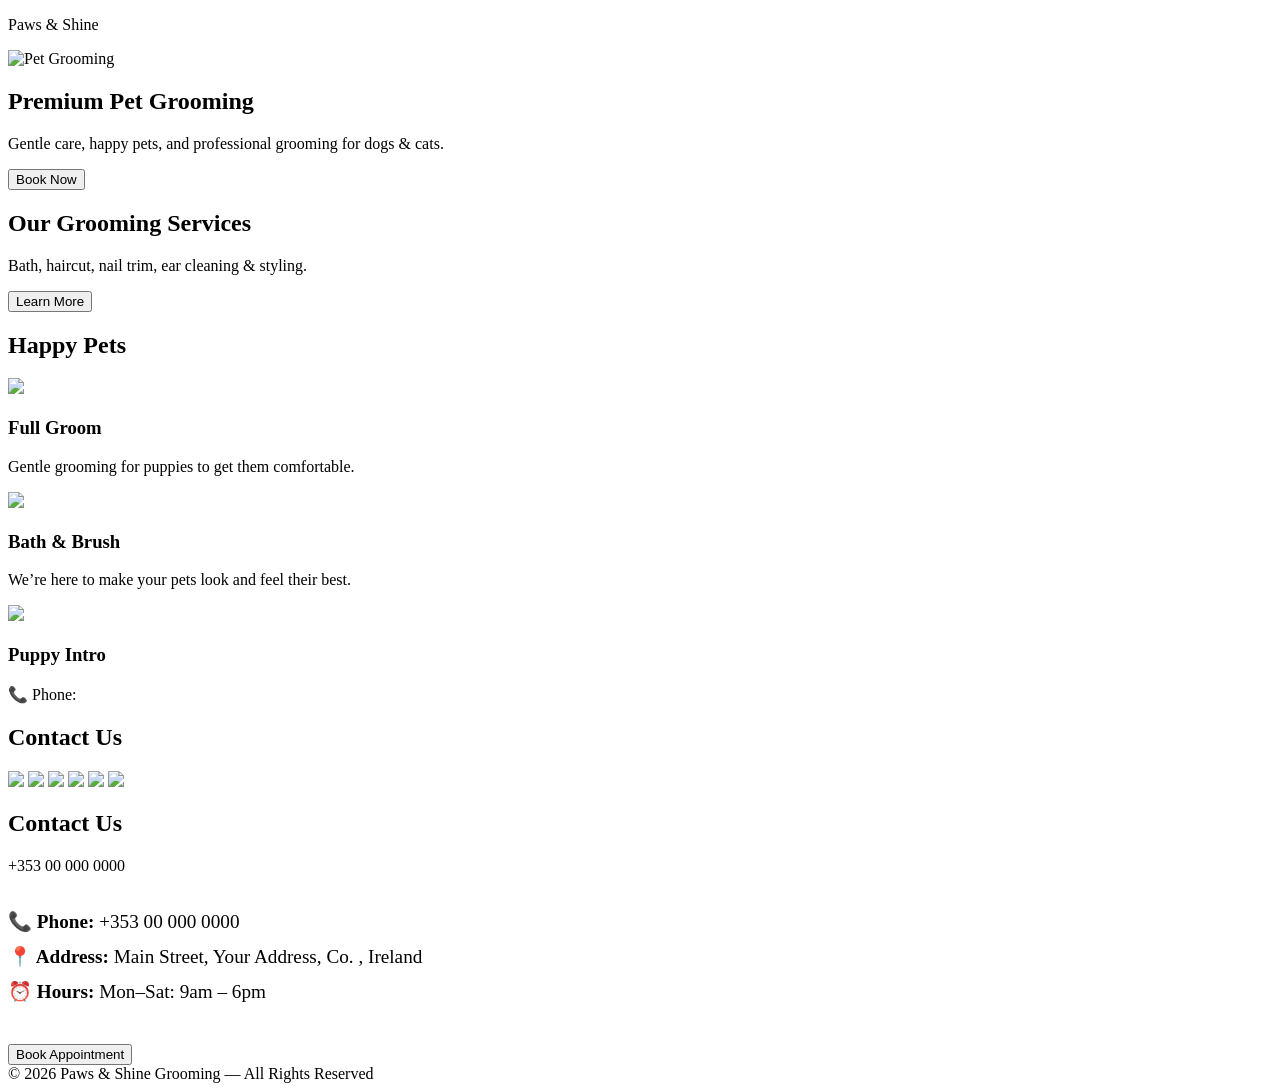
==== index.html @ b628efd9 "Update index.html" ====
<!DOCTYPE html>
<html lang="en"><head>
<meta charset="UTF-8">
<meta name="viewport" content="width=device-width, initial-scale=1.0">
<title>Paws &amp; Shine Grooming</title>

<link rel="stylesheet" href="style.1776695448989.css">

 



<script id="RequiredScript">
function toggleMenu() {
  const menu = document.querySelector('.mobile-menu');
  menu.style.display = menu.style.display === 'flex' ? 'none' : 'flex';
}
</script>

<link rel="stylesheet" href="chrome-extension://3c33dbd8-cbcf-4bb2-86dc-d7e420423bbf/app/content-style.css"></head>
<body id="Sav">

<!-- NAV -->
<nav>
  <p class="logo" style="cursor: text;">Paws &amp; Shine</p>
  <ul class="" style="display: block;list-style: none;right: 20px;position: fixed;">
    <li id="store-link" style="display: block; visibility: hidden;">
      <a href="storeFront.html">Store</a>
    </li>
  </ul>
</nav>


<!-- HERO -->
<section class="hero">
  <img src="images/img_0.1776695448989.jpg" alt="Pet Grooming" style="cursor: pointer;">
  <div class="hero-content">
    <h1 class="" style="cursor: text;">Premium Pet Grooming</h1>
    <p class="" style="cursor: text;">Gentle care, happy pets, and professional grooming for dogs &amp; cats.</p>
    <button>Book Now</button>
  </div>
</section>

<!-- ABOUT -->
<section id="about">
  <div class="about-container">
    <h2 class="about-title" style="cursor: text;">Our Grooming Services</h2>

    <!-- ⭐ Premium About Text Inserted -->
    <p class="about-text" style="cursor: text;">Bath, haircut, nail trim, ear cleaning &amp; styling.</p>

    <button id="about-btn">Learn More</button>

    <p id="extra-text" style="display: none; opacity: 0; transition: opacity 0.5s; cursor: text;" class="">Deep clean bath, blow dry &amp; full brushing.</p>
  </div>
</section>

<!-- SERVICES -->
<section id="services" class="services">
  <h2 class="" style="cursor: text;">Happy Pets</h2>
  <div class="services-grid">
    <div class="service-card">
      <img src="images/img_1.1776695448989.jpg" style="cursor: pointer;">
      <h3 class="" style="cursor: text;">Full Groom</h3>
      <p class="" style="cursor: text;">Gentle grooming for puppies to get them comfortable.</p>
    </div>
    <div class="service-card">
      <img src="images/img_2.1776695448989.jpg" style="cursor: pointer;">
      <h3 class="" style="cursor: text;">Bath &amp; Brush</h3>
      <p class="" style="cursor: text;">We’re here to make your pets look and feel their best.</p>
    </div>
    <div class="service-card">
      <img src="images/img_3.1776695448989.jpg" style="cursor: pointer;">
      <h3 class="" style="cursor: text;">Puppy Intro</h3>
      <p class="" style="cursor: text;">📞 Phone:</p>
    </div>
  </div>
</section>

<!-- GALLERY -->
<section id="gallery" class="gallery">
  <h2 class="" style="cursor: text;">Contact Us</h2>
  <div class="gallery-grid">
    <img src="images/img_4.1776695448989.jpg" style="cursor: pointer;">
    <img src="images/img_5.1776695448989.jpg" style="cursor: pointer;">
    <img src="images/img_6.1776695448989.jpg" style="cursor: pointer;">
    <img src="images/img_7.1776695448989.jpg" style="cursor: pointer;">
    <img src="images/img_8.1776695448989.jpg" style="cursor: pointer;">
    <img src="images/img_9.1776695448989.jpg" style="cursor: pointer;">
  </div>
</section>

<!-- CONTACT CTA -->
<section id="contact" class="contact-cta">
  <h2 class="" style="cursor: text;">Contact Us</h2>
  <p class="" style="cursor: text;">+353 00 000 0000</p>

  <div style="margin-top: 30px; font-size: 1.2rem; line-height: 1.8;">
    <strong>📞 Phone:</strong> +353 00 000 0000<br>
    <strong>📍 Address:</strong> Main Street, Your Address, Co. , Ireland<br>
    <strong>⏰ Hours:</strong> Mon–Sat: 9am – 6pm
  </div>

  <button style="margin-top: 35px;">Book Appointment</button>
</section>

<!-- FOOTER -->
<footer>
  © 2026 Paws &amp; Shine Grooming — All Rights Reserved
</footer>
  

  
  <!-- Floating editor panel -->


  <!-- Stripe Payment Modal (hidden by default) -->
  <div id="stripePaymentModal" style="display:none;position:fixed;inset:0;background:rgba(0,0,0,0.5);z-index:10000;align-items:center;justify-content:center;">
    <div style="width:420px;max-width:95%;background:#fff;border-radius:8px;padding:20px;position:relative;">
      <button id="stripeClose" style="position:absolute;right:10px;top:10px;border:none;background:transparent;font-size:20px;cursor:pointer;">✕</button>
      <h3 style="margin-top: 0px; cursor: text;" class="">Confirm payment to publish</h3>
      <div id="paymentMessage" style="margin-bottom:8px;color:#333;font-size:14px;">A monthly subscription is required to publish.</div>

      <!-- Stripe Elements mount point -->
      <div id="payment-element" style="margin-bottom:12px;"></div>

      <div style="display:flex;gap:8px;margin-bottom: 4vh;">
        <button id="confirmPaymentBtn" style="flex:1;padding:10px;background:#6772e5;color:#fff;border:none;border-radius:6px;cursor:pointer;">Confirm</button>
        <button id="cancelPaymentBtn" style="flex:1;padding:10px;background:#eee;border:none;border-radius:6px;cursor:pointer;">Cancel</button>
      </div>

      <div id="paymentError" style="color:#b00020;margin-top:10px;display:none;"></div>
    </div>
  </div>

  <script id="RequiredScript">
document.getElementById("about-btn").onclick = function () {
  const extra = document.getElementById("extra-text");
  if (extra.style.display === "none") {
    extra.style.display = "block";
    setTimeout(() => extra.style.opacity = "1", 10);
    this.textContent = "Show Less";
  } else {
    extra.style.opacity = "0";
    setTimeout(() => extra.style.display = "none", 500);
    this.textContent = "Learn More";
  }
};

fetch('storeFront.html', { method: 'HEAD' })
  .then(response => {
    if (response.ok) {
      // File exists
      document.getElementById('store-link').style.visibility = 'visible';
    } else {
      // File does NOT exist
      document.getElementById('store-link').style.visibility = 'hidden';
    }
  })
  .catch(() => {
    // Network error or file missing
    document.getElementById('store-link').style.visibility = 'hidden';
  });

</script>

 
    


</body></html>
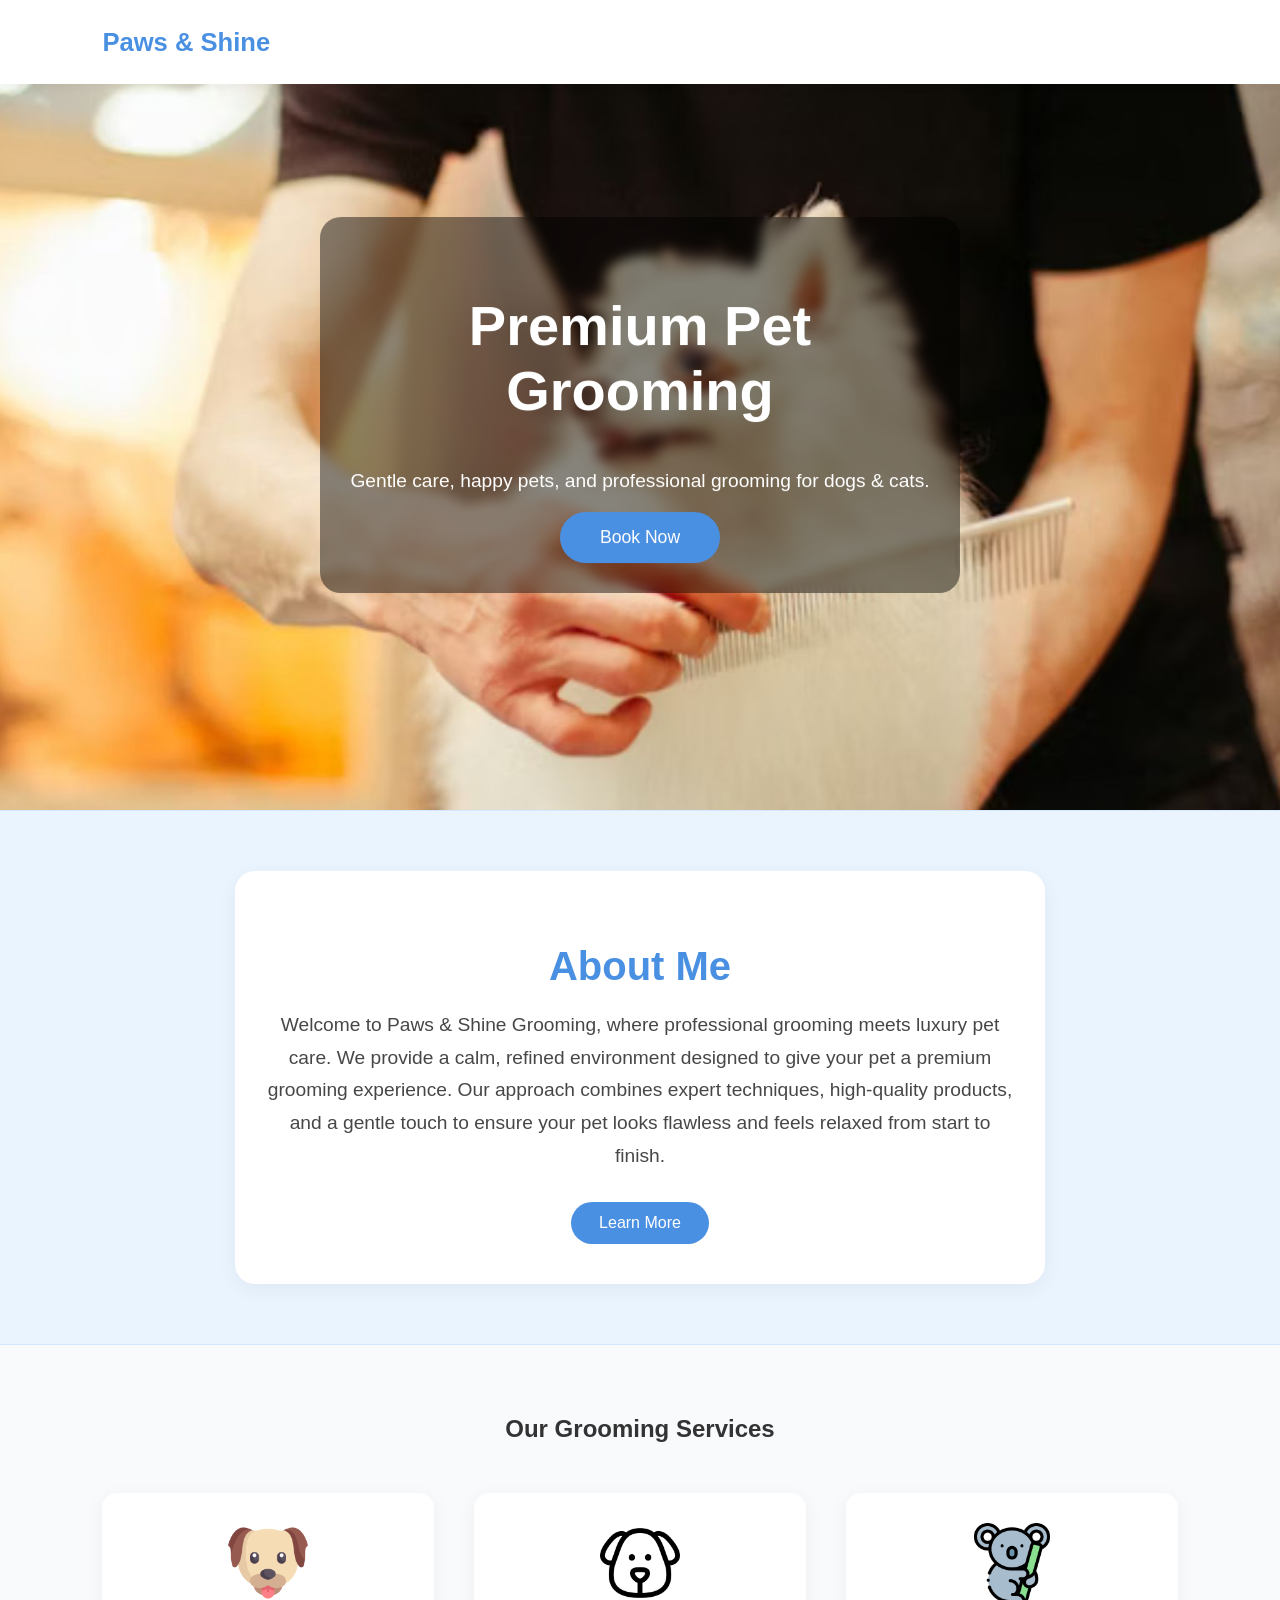
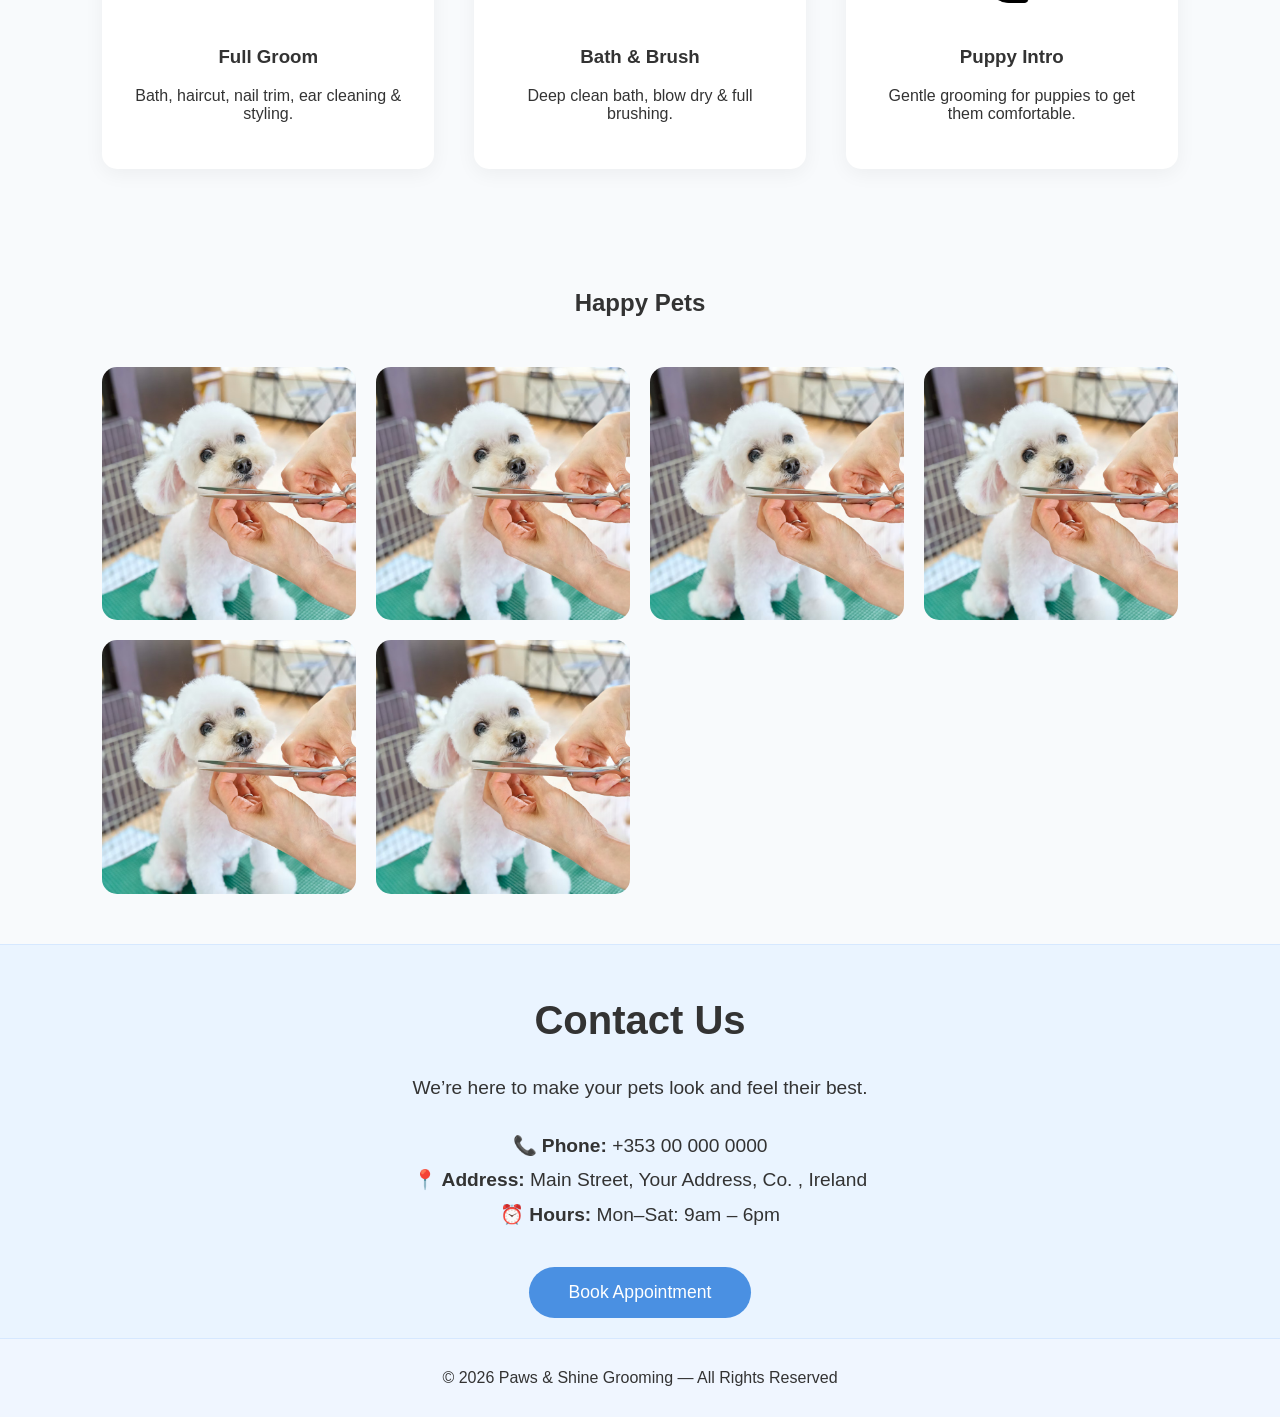
==== commit 9d966641: "Update branch contents" ====
--- a/index.html
+++ b/index.html
@@ -4,7 +4,7 @@
 <meta name="viewport" content="width=device-width, initial-scale=1.0">
 <title>Paws &amp; Shine Grooming</title>
 
-<link rel="stylesheet" href="style.1776695448989.css">
+<link rel="stylesheet" href="style.1776700227362.css">
 
  
 
@@ -17,7 +17,7 @@
 }
 </script>
 
-<link rel="stylesheet" href="chrome-extension://3c33dbd8-cbcf-4bb2-86dc-d7e420423bbf/app/content-style.css"></head>
+</head>
 <body id="Sav">
 
 <!-- NAV -->
@@ -33,7 +33,7 @@
 
 <!-- HERO -->
 <section class="hero">
-  <img src="images/img_0.1776695448989.jpg" alt="Pet Grooming" style="cursor: pointer;">
+  <img src="images/img_0.1776700227362.jpg" alt="Pet Grooming" style="cursor: pointer;">
   <div class="hero-content">
     <h1 class="" style="cursor: text;">Premium Pet Grooming</h1>
     <p class="" style="cursor: text;">Gentle care, happy pets, and professional grooming for dogs &amp; cats.</p>
@@ -44,59 +44,69 @@
 <!-- ABOUT -->
 <section id="about">
   <div class="about-container">
-    <h2 class="about-title" style="cursor: text;">Our Grooming Services</h2>
+    <h2 class="about-title" style="cursor: text;">About Me</h2>
 
     <!-- ⭐ Premium About Text Inserted -->
-    <p class="about-text" style="cursor: text;">Bath, haircut, nail trim, ear cleaning &amp; styling.</p>
+    <p class="about-text" style="cursor: text;">
+      Welcome to Paws &amp; Shine Grooming, where professional grooming meets luxury pet care.  
+      We provide a calm, refined environment designed to give your pet a premium grooming experience.  
+      Our approach combines expert techniques, high‑quality products, and a gentle touch to ensure  
+      your pet looks flawless and feels relaxed from start to finish.
+    </p>
 
     <button id="about-btn">Learn More</button>
 
-    <p id="extra-text" style="display: none; opacity: 0; transition: opacity 0.5s; cursor: text;" class="">Deep clean bath, blow dry &amp; full brushing.</p>
+    <p id="extra-text" style="display: none; opacity: 0; transition: opacity 0.5s; cursor: text;" class="">
+      From breed‑specific styling to tailored coat and skin care, every service is crafted with  
+      precision, comfort, and exceptional attention to detail. We take the time to understand  
+      each pet’s needs, temperament, and routine so every appointment feels safe, soothing,  
+      and enjoyable. Because your pet deserves nothing less than the very best.
+    </p>
   </div>
 </section>
 
 <!-- SERVICES -->
 <section id="services" class="services">
-  <h2 class="" style="cursor: text;">Happy Pets</h2>
+  <h2 class="" style="cursor: text;">Our Grooming Services</h2>
   <div class="services-grid">
     <div class="service-card">
-      <img src="images/img_1.1776695448989.jpg" style="cursor: pointer;">
+      <img src="images/img_1.1776700227362.jpg" style="cursor: pointer;">
       <h3 class="" style="cursor: text;">Full Groom</h3>
-      <p class="" style="cursor: text;">Gentle grooming for puppies to get them comfortable.</p>
+      <p class="" style="cursor: text;">Bath, haircut, nail trim, ear cleaning &amp; styling.</p>
     </div>
     <div class="service-card">
-      <img src="images/img_2.1776695448989.jpg" style="cursor: pointer;">
+      <img src="images/img_2.1776700227362.jpg" style="cursor: pointer;">
       <h3 class="" style="cursor: text;">Bath &amp; Brush</h3>
-      <p class="" style="cursor: text;">We’re here to make your pets look and feel their best.</p>
+      <p class="" style="cursor: text;">Deep clean bath, blow dry &amp; full brushing.</p>
     </div>
     <div class="service-card">
-      <img src="images/img_3.1776695448989.jpg" style="cursor: pointer;">
+      <img src="images/img_3.1776700227362.jpg" style="cursor: pointer;">
       <h3 class="" style="cursor: text;">Puppy Intro</h3>
-      <p class="" style="cursor: text;">📞 Phone:</p>
+      <p class="" style="cursor: text;">Gentle grooming for puppies to get them comfortable.</p>
     </div>
   </div>
 </section>
 
 <!-- GALLERY -->
 <section id="gallery" class="gallery">
-  <h2 class="" style="cursor: text;">Contact Us</h2>
+  <h2 class="" style="cursor: text;">Happy Pets</h2>
   <div class="gallery-grid">
-    <img src="images/img_4.1776695448989.jpg" style="cursor: pointer;">
-    <img src="images/img_5.1776695448989.jpg" style="cursor: pointer;">
-    <img src="images/img_6.1776695448989.jpg" style="cursor: pointer;">
-    <img src="images/img_7.1776695448989.jpg" style="cursor: pointer;">
-    <img src="images/img_8.1776695448989.jpg" style="cursor: pointer;">
-    <img src="images/img_9.1776695448989.jpg" style="cursor: pointer;">
+    <img src="images/img_4.1776700227362.jpg" style="cursor: pointer;">
+    <img src="images/img_5.1776700227362.jpg" style="cursor: pointer;">
+    <img src="images/img_6.1776700227362.jpg" style="cursor: pointer;">
+    <img src="images/img_7.1776700227362.jpg" style="cursor: pointer;">
+    <img src="images/img_8.1776700227362.jpg" style="cursor: pointer;">
+    <img src="images/img_9.1776700227362.jpg" style="cursor: pointer;">
   </div>
 </section>
 
 <!-- CONTACT CTA -->
 <section id="contact" class="contact-cta">
   <h2 class="" style="cursor: text;">Contact Us</h2>
-  <p class="" style="cursor: text;">+353 00 000 0000</p>
+  <p class="" style="cursor: text;">We’re here to make your pets look and feel their best.</p>
 
   <div style="margin-top: 30px; font-size: 1.2rem; line-height: 1.8;">
-    <strong>📞 Phone:</strong> +353 00 000 0000<br>
+    <strong>📞 Phone:</strong> <a href="tel:+353 00 000 0000">+353 00 000 0000</a><br>
     <strong>📍 Address:</strong> Main Street, Your Address, Co. , Ireland<br>
     <strong>⏰ Hours:</strong> Mon–Sat: 9am – 6pm
   </div>
@@ -115,25 +125,9 @@
 
 
   <!-- Stripe Payment Modal (hidden by default) -->
-  <div id="stripePaymentModal" style="display:none;position:fixed;inset:0;background:rgba(0,0,0,0.5);z-index:10000;align-items:center;justify-content:center;">
-    <div style="width:420px;max-width:95%;background:#fff;border-radius:8px;padding:20px;position:relative;">
-      <button id="stripeClose" style="position:absolute;right:10px;top:10px;border:none;background:transparent;font-size:20px;cursor:pointer;">✕</button>
-      <h3 style="margin-top: 0px; cursor: text;" class="">Confirm payment to publish</h3>
-      <div id="paymentMessage" style="margin-bottom:8px;color:#333;font-size:14px;">A monthly subscription is required to publish.</div>
-
-      <!-- Stripe Elements mount point -->
-      <div id="payment-element" style="margin-bottom:12px;"></div>
-
-      <div style="display:flex;gap:8px;margin-bottom: 4vh;">
-        <button id="confirmPaymentBtn" style="flex:1;padding:10px;background:#6772e5;color:#fff;border:none;border-radius:6px;cursor:pointer;">Confirm</button>
-        <button id="cancelPaymentBtn" style="flex:1;padding:10px;background:#eee;border:none;border-radius:6px;cursor:pointer;">Cancel</button>
-      </div>
-
-      <div id="paymentError" style="color:#b00020;margin-top:10px;display:none;"></div>
-    </div>
-  </div>
-
-  <script id="RequiredScript">
+  
+ 
+ <script id="RequiredScript">
 document.getElementById("about-btn").onclick = function () {
   const extra = document.getElementById("extra-text");
   if (extra.style.display === "none") {
@@ -161,11 +155,13 @@
     // Network error or file missing
     document.getElementById('store-link').style.visibility = 'hidden';
   });
-
 </script>
 
  
-    
+  
+
+  <!-- Blocker-proof Stripe module (loads from jsDelivr CDN) -->
+  
 
 
-</body></html>
+<iframe name="__privateStripeController5261" frameborder="0" allowtransparency="true" scrolling="no" role="presentation" allow="payment *" src="https://js.stripe.com/v3/controller-with-preconnect-d0188a1a6d03fe54350752ff16de22cf.html#__shared_params__[version]=dahlia&amp;__shared_params__[light_experiment_assignments]=%7B%22token%22%3A%22fae0e558-d3c9-407a-829e-c79fd968d8cb%22%2C%22assignments%22%3A%7B%22link_ewcs_prewarm_experiment_v2%22%3A%22treatment%22%2C%22react_version_17_v2%22%3A%22treatment%22%7D%7D&amp;apiKey=pk_test_51SmbYSRqySo1SbUl9zUatOFdeP2eN1jYSDT4gNWFjzDaPLMF4QaeXONAJ9Ii2QVz7Bugnhp11UFCCFyg625JGGGu00uMAvRXJq&amp;apiVersion=2026-03-25.dahlia&amp;stripeJsId=fae0e558-d3c9-407a-829e-c79fd968d8cb&amp;stripeObjId=sobj-b91c534d-a94c-4d15-afbf-6cdfc72e3a26&amp;firstStripeInstanceCreatedLatency=9&amp;controllerCount=1&amp;isCheckout=false&amp;stripeJsLoadTime=1776700216376&amp;manualBrowserDeprecationRollout=false&amp;mids[guid]=NA&amp;mids[muid]=8971c4ba-ef94-4f54-8648-59a0518c9b85da0ac5&amp;mids[sid]=3eba439a-0bbf-4112-906c-b2691cc0d1268dd51b&amp;react_version_variant=treatment&amp;referrer=https%3A%2F%2Fwww.ideago.ie%2FDogGroomer%2FDogGroomer.html&amp;controllerId=__privateStripeController5261" aria-hidden="true" tabindex="-1" style="border: medium !important; margin: 0px !important; padding: 0px !important; width: 1px !important; min-width: 100% !important; overflow: hidden !important; display: block !important; visibility: hidden !important; position: fixed !important; height: 1px !important; pointer-events: none !important;"></iframe><iframe name="__privateStripeMetricsController5260" frameborder="0" allowtransparency="true" scrolling="no" role="presentation" allow="payment *" src="https://js.stripe.com/v3/m-outer-3437aaddcdf6922d623e172c2d6f9278.html#url=https%3A%2F%2Fwww.ideago.ie%2FDogGroomer%2FDogGroomer.html&amp;title=Paws%20%26%20Shine%20Grooming&amp;referrer=https%3A%2F%2Fwww.ideago.ie%2FTemplates&amp;muid=8971c4ba-ef94-4f54-8648-59a0518c9b85da0ac5&amp;sid=3eba439a-0bbf-4112-906c-b2691cc0d1268dd51b&amp;version=6&amp;preview=false&amp;__shared_params__[version]=dahlia" aria-hidden="true" tabindex="-1" style="border: medium !important; margin: 0px !important; padding: 0px !important; width: 1px !important; min-width: 100% !important; overflow: hidden !important; display: block !important; visibility: hidden !important; position: fixed !important; height: 1px !important; pointer-events: none !important;"></iframe></body></html>
--- a/style.1776700227362.css
+++ b/style.1776700227362.css
@@ -0,0 +1,517 @@
+/* ---------------- GLOBAL ---------------- */
+body {
+  margin: 0;
+  font-family: "Inter", sans-serif; /* Updated font */
+  background: #f8fafc;
+  color: #333;
+}
+
+h1, h2, h3 {
+  font-weight: 600;
+}
+
+a {
+  text-decoration: none;
+  color: inherit;
+}
+
+/* ---------------- NAV ---------------- */
+nav {
+  position: fixed;
+  top: 0;
+  width: 100%;
+  padding: 2px 8%;
+  display: flex;
+  justify-content: space-between;
+  align-items: center;
+  background: white;
+  box-shadow: 0 2px 10px rgba(0,0,0,0.05);
+  z-index: 1000;
+}
+
+nav .logo {
+  font-size: 1.6rem;
+  font-weight: 700;
+  color: #4a90e2;
+}
+
+nav ul {
+  display: flex;
+  gap: 25px;
+  list-style: none;
+}
+
+nav ul li a {
+  font-weight: 500;
+  transition: 0.3s;
+}
+
+nav ul li a:hover {
+  color: #4a90e2;
+}
+
+/* MOBILE MENU BUTTON */
+.menu-btn {
+  display: none;
+  font-size: 2rem;
+  cursor: pointer;
+}
+
+/* MOBILE MENU PANEL */
+.mobile-menu {
+  display: none;
+  flex-direction: column;
+  background: white;
+  width: 100%;
+  padding: 20px 8%;
+  position: absolute;
+  top: 70px;
+  left: 0;
+  box-shadow: 0 4px 20px rgba(0,0,0,0.1);
+}
+
+.mobile-menu a {
+  padding: 12px 0;
+  font-size: 1.1rem;
+  border-bottom: 1px solid #eee;
+}
+
+/* ---------------- HERO ---------------- */
+.hero {
+  position: relative;
+  height: 90vh;
+  width: 100%;
+  overflow: hidden;
+}
+
+.hero img {
+  width: 100%;
+  height: 100%;
+  object-fit: cover;
+  object-position: center;
+  display: block;
+}
+
+.hero-content {
+  position: absolute;
+  top: 50%;
+  left: 50%;
+  transform: translate(-50%, -50%);
+  text-align: center;
+  color: white;
+  max-width: 700px;
+  padding: 30px;
+  background: rgba(0, 0, 0, 0.45);
+  backdrop-filter: blur(6px);
+  border-radius: 1.3rem;
+}
+
+.hero-content h1 {
+  font-size: 3.5rem;
+}
+
+.hero-content p {
+  font-size: 1.2rem;
+  margin: 20px 0;
+}
+
+.hero-content button {
+  padding: 15px 40px;
+  background: #4a90e2;
+  border: none;
+  color: white;
+  font-size: 1.1rem;
+  border-radius: 40px;
+  cursor: pointer;
+  transition: 0.3s;
+}
+
+.hero-content button:hover {
+  background: #3a78c2;
+}
+
+/* ---------------- ABOUT ---------------- */
+#about {
+  padding: 60px 20px;
+  background: #eaf4ff;
+  border-top: 1px solid #d6e8ff;
+  border-bottom: 1px solid #d6e8ff;
+  display: flex;
+  justify-content: center;
+  color: #333;
+}
+
+.about-container {
+  max-width: 750px;
+  text-align: center;
+  background: white;
+  padding: 40px 30px;
+  border-radius: 20px;
+  box-shadow: 0 5px 20px rgba(0,0,0,0.05);
+}
+
+.about-title {
+  font-size: 2.5rem;
+  margin-bottom: 20px;
+  color: #4a90e2;
+}
+
+.about-text {
+  font-size: 1.2rem;
+  line-height: 1.7;
+  margin-bottom: 30px;
+  opacity: 0.9;
+}
+
+#about-btn {
+  padding: 12px 28px;
+  font-size: 1rem;
+  border: none;
+  border-radius: 30px;
+  background: #4a90e2;
+  color: white;
+  cursor: pointer;
+  transition: 0.3s;
+}
+
+#about-btn:hover {
+  background: #3a78c2;
+  transform: translateY(-2px);
+}
+
+/* ---------------- SERVICES ---------------- */
+.services {
+  padding: 50px 8%;
+  text-align: center;
+}
+
+.services-grid {
+  margin-top: 50px;
+  display: grid;
+  grid-template-columns: repeat(auto-fit, minmax(260px, 1fr));
+  gap: 40px;
+}
+
+.service-card {
+  background: white;
+  border-radius: 15px;
+  padding: 30px;
+  box-shadow: 0 5px 20px rgba(0,0,0,0.05);
+  transition: 0.3s;
+}
+
+.service-card:hover {
+  transform: translateY(-8px);
+}
+
+.service-card img {
+  width: 80px;
+  height: auto;
+  object-fit: contain;
+  margin-bottom: 20px;
+}
+
+/* ---------------- GALLERY ---------------- */
+.gallery {
+  padding: 50px 8%;
+  text-align: center;
+}
+
+.gallery-grid {
+  margin-top: 50px;
+  display: grid;
+  grid-template-columns: repeat(auto-fit, minmax(250px, 1fr));
+  gap: 20px;
+}
+
+.gallery-grid img {
+  width: 100%;
+  aspect-ratio: 1 / 1;
+  object-fit: cover;
+  border-radius: 15px;
+  transition: 0.3s;
+}
+
+.gallery-grid img:hover {
+  transform: scale(1.02);
+}
+
+/* ---------------- CONTACT CTA ---------------- */
+.contact-cta {
+  padding: 20px 8%;
+  text-align: center;
+  background: #eaf4ff;
+  border-top: 1px solid #d6e8ff;
+}
+
+.contact-cta h2 {
+  font-size: 2.5rem;
+}
+
+.contact-cta p {
+  margin: 20px 0;
+  font-size: 1.2rem;
+}
+
+.contact-cta button {
+  padding: 15px 40px;
+  background: #4a90e2;
+  border: none;
+  color: white;
+  font-size: 1.1rem;
+  border-radius: 40px;
+  cursor: pointer;
+  transition: 0.3s;
+}
+
+.contact-cta button:hover {
+  background: #3a78c2;
+}
+
+/* ---------------- FOOTER ---------------- */
+footer {
+  text-align: center;
+  padding: 30px;
+  background: #f0f6ff;
+  border-top: 1px solid #d6e8ff;
+  font-size: 1rem;
+}
+
+/* ---------------- MOBILE BREAKPOINTS ---------------- */
+@media (max-width: 900px) {
+  nav ul {
+    display: none;
+  }
+
+  .menu-btn {
+    display: block;
+  }
+
+  .hero {
+    height: 70vh;
+  }
+
+  .hero-content h1 {
+    font-size: 2.4rem;
+  }
+
+  .hero-content p {
+    font-size: 1rem;
+  }
+}
+
+@media (max-width: 600px) {
+  .hero {
+    height: 60vh;
+  }
+
+  .hero-content {
+    width: 90%;
+    padding: 20px;
+  }
+
+  .hero-content h1 {
+    font-size: 1.9rem;
+  }
+
+  .contact-cta h2 {
+    font-size: 2rem;
+  }
+}
+/* ---------------- FOOTER ---------------- */
+footer {
+  text-align: center;
+  padding: 30px;
+  background: #f0f6ff;
+  border-top: 1px solid #d6e8ff;
+  font-size: 1rem;
+}
+
+/* ---------------- MOBILE BREAKPOINTS ---------------- */
+@media (max-width: 900px) {
+  nav ul {
+    display: none;
+  }
+
+  .menu-btn {
+    display: block;
+  }
+
+  .hero {
+    height: 70vh; /* better for tablets */
+  }
+
+  .hero-content h1 {
+    font-size: 2.4rem;
+  }
+
+  .hero-content p {
+    font-size: 1rem;
+  }
+}
+
+@media (max-width: 600px) {
+  .hero {
+    height: 60vh; /* perfect for mobile */
+  }
+
+  .hero-content h1 {
+    font-size: 1.5rem;
+  }
+
+  .contact-cta h2 {
+    font-size: 2rem;
+  }
+  
+  .hero-content p {
+    font-size: 1rem;
+  }
+  .hero-content button {
+    padding: 12px 30px;
+    background: #4a90e2;
+    border: none;
+    color: white;
+    font-size: 1rem;
+    border-radius: 40px;
+    cursor: pointer;
+    transition: 0.3s;
+}
+}
+
+
+  /* Overlay */
+  #imgEditorOverlay {
+    position: fixed;
+    inset: 0;
+    background: rgba(0,0,0,0.55);
+    display: flex;
+    align-items: center;
+    justify-content: center;
+    z-index: 99999;
+  }
+
+  /* Editor window */
+  #imgEditorWindow {
+    position: relative;
+    display: flow;
+    gap: 16px;
+    align-items: center;
+    justify-content: center;
+    padding: 16px;
+  }
+
+  /* Wrapper (crop area) */
+  .editor-canvas-wrapper {
+    position: relative;
+    background: #111;
+    overflow: hidden;
+    touch-action: none;
+    border-radius: 6px;
+    box-shadow: 0 8px 30px rgba(0,0,0,0.6);
+    scale: 0.4;
+    margin: -20vh;
+  }
+  @media (max-width: 575.98px) {
+  .editor-canvas-wrapper {
+    position: relative;
+    background: #111;
+    overflow: hidden;
+    touch-action: none;
+    border-radius: 6px;
+    box-shadow: 0 8px 30px rgba(0,0,0,0.6);
+    scale: 0.25;
+    margin: -25vh;
+  }
+}
+  .editor-canvas-wrapper canvas {
+    display: block;
+    width: 100%;
+    height: 100%;
+    pointer-events: none;
+    user-select: none;
+  }
+
+  /* Controls */
+  .editor-controls {
+    display: flow;
+    align-items: center;
+    position: fixed;
+    bottom: 50px;
+    left: 50%;
+    transform: translate(-22%, -50%);
+    z-index: 9999;
+    width: 50vh;
+  }
+  .editor-controls button {
+    padding: 8px 14px;
+    border-radius: 6px;
+    border: none;
+    background: #fff;
+    color: #111;
+    font-weight: 600;
+    cursor: pointer;
+    margin-right: 20px;
+  }
+
+  .editor-controls button.cancel {
+    background: transparent;
+    color: #fff;
+    border: 1px solid rgba(255,255,255,0.3);
+  }
+
+  /* Zoom slider (desktop only) */
+  .zoom-row {
+    display: flex;
+    gap: 8px;
+    align-items: center;
+    width: 200px;
+  }
+
+  .zoom-row input[type="range"] {
+    width: 140px;
+  }
+
+  .zoom-label {
+    color: #fff;
+    width: 40px;
+    text-align: center;
+  }
+
+  @media (max-width: 768px) {
+    .zoom-row { display: none; }
+  }
+
+  .editor-hint {
+    position: fixed;
+    bottom: 150px;
+    left: 50%;
+    transform: translateX(-50%);
+    color: rgb(0 0 0);
+    font-size: 20px;
+    opacity: 0.9;
+    font-weight: bold;
+    pointer-events: none;
+    background: white;
+    z-index: 99999;
+    content: "and Scroll or use slider to zoom";
+  }
+@media (max-width: 768px) {
+    .editor-hint {
+    position: fixed;
+    bottom: 150px;
+    left: 50%;
+    transform: translateX(-50%);
+    color: rgb(0 0 0);
+    font-size: 20px;
+    opacity: 0.9;
+    font-weight: bold;
+    pointer-events: none;
+    background: white;
+    z-index: 99999;
+    content: "and Pinch to zoom";
+  }
+  }
+.resize-nw { top: -10px; left: -10px; cursor: nwse-resize; }
+.resize-ne { top: -10px; right: -10px; cursor: nesw-resize; }
+.resize-sw { bottom: -10px; left: -10px; cursor: nesw-resize; }
+.resize-se { bottom: -10px; right: -10px; cursor: nwse-resize; }
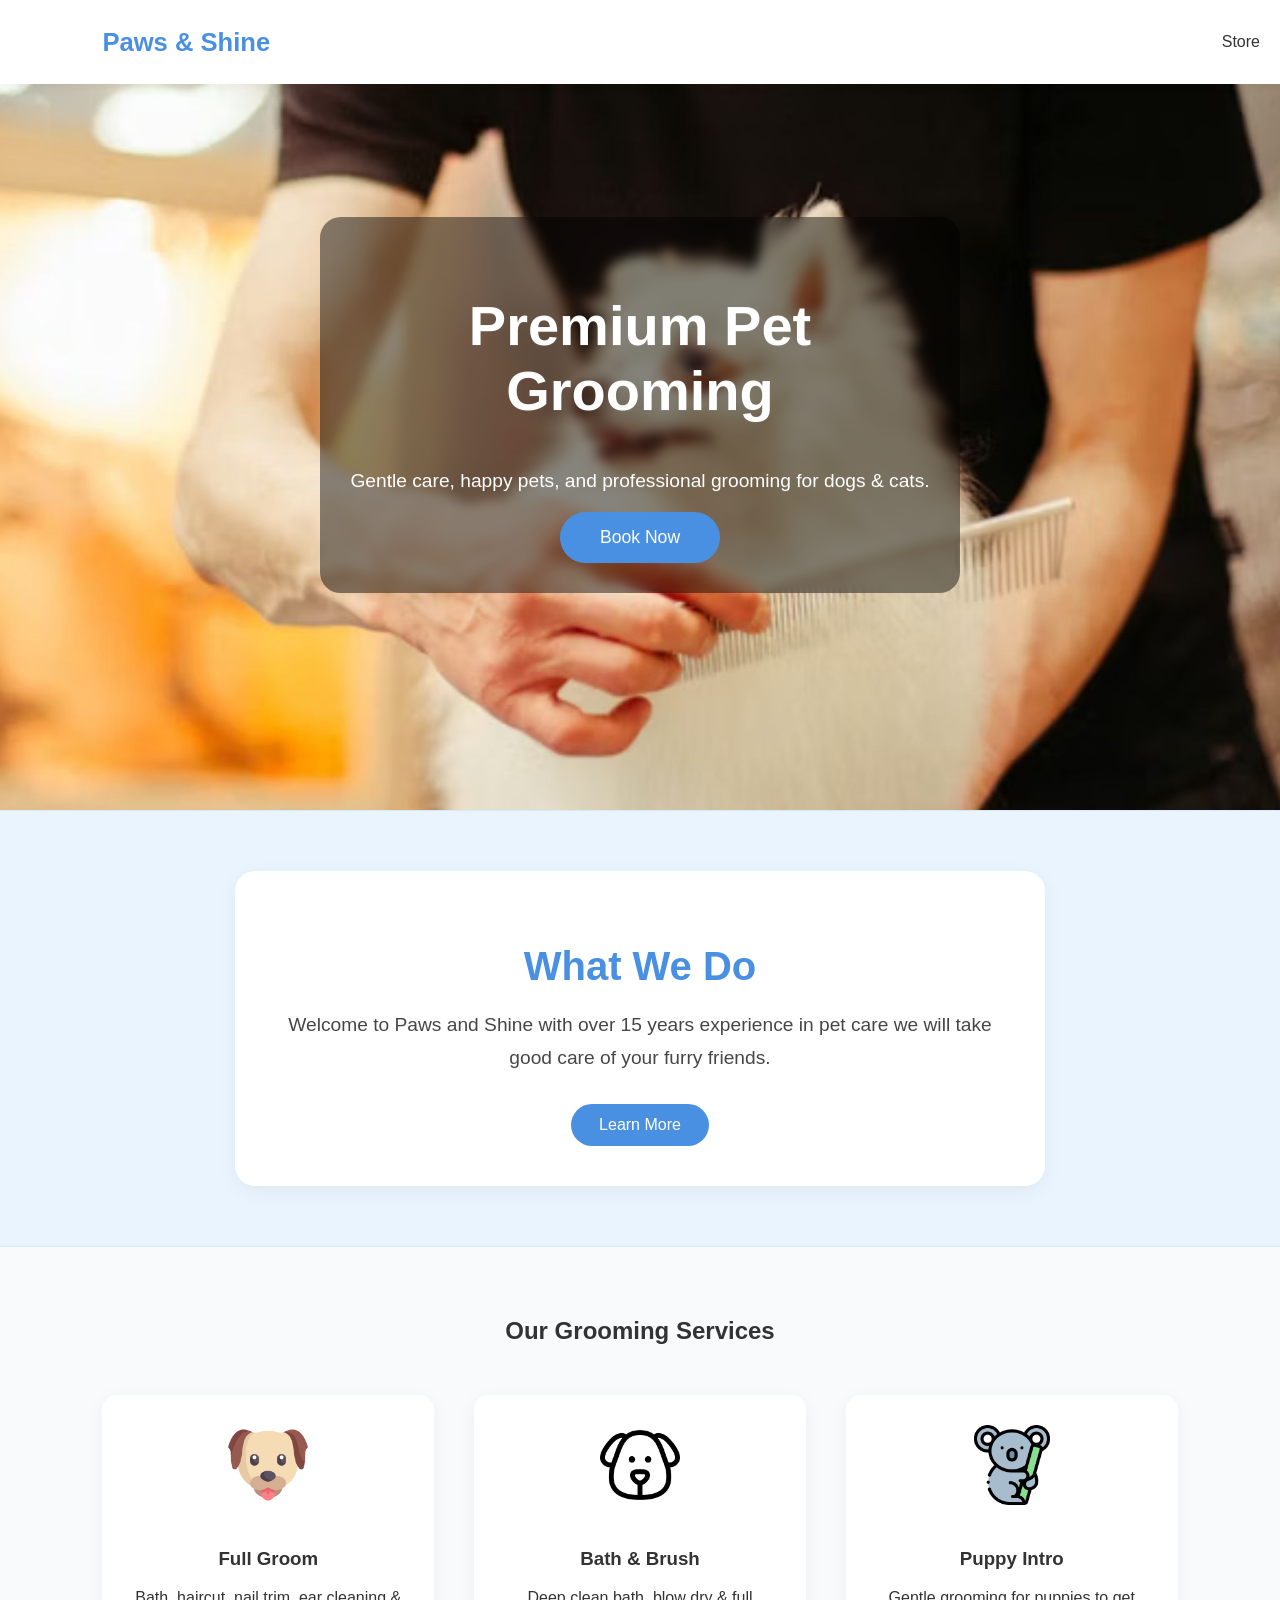
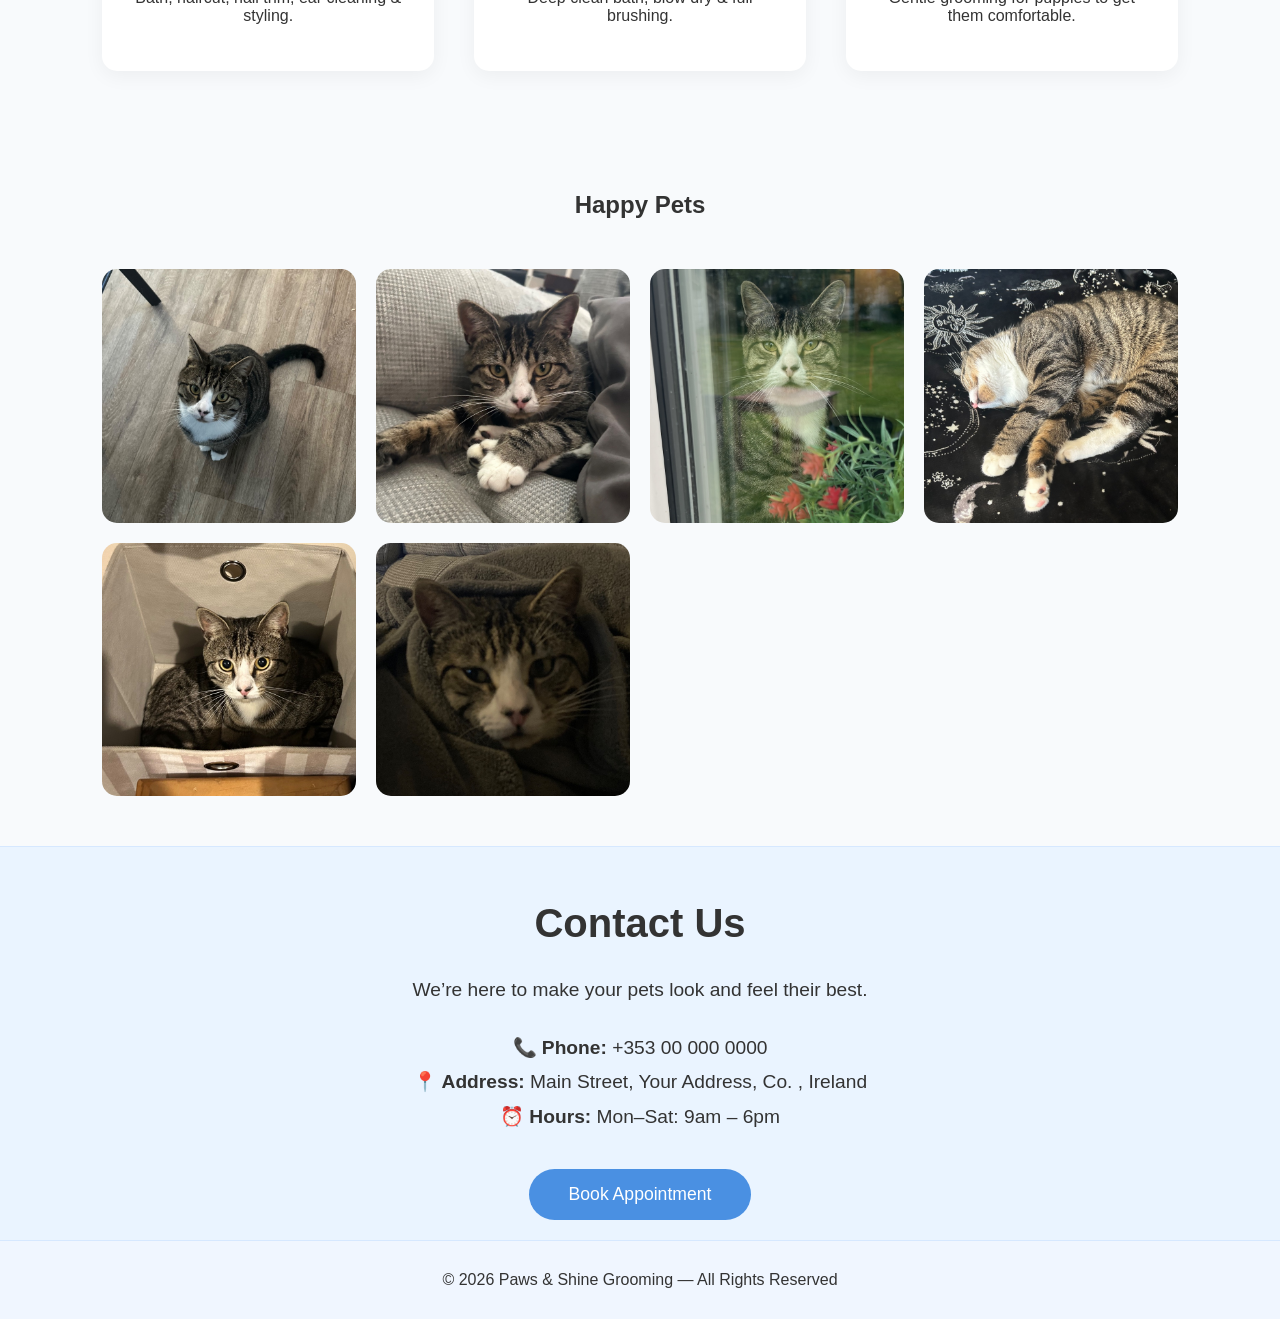
==== commit 9c3f95c1: "Update branch contents" ====
--- a/index.html
+++ b/index.html
@@ -4,7 +4,7 @@
 <meta name="viewport" content="width=device-width, initial-scale=1.0">
 <title>Paws &amp; Shine Grooming</title>
 
-<link rel="stylesheet" href="style.1776700227362.css">
+<link rel="stylesheet" href="style.1776720639908.css">
 
  
 
@@ -33,7 +33,7 @@
 
 <!-- HERO -->
 <section class="hero">
-  <img src="images/img_0.1776700227362.jpg" alt="Pet Grooming" style="cursor: pointer;">
+  <img src="images/img_0.1776720639908.jpg" alt="Pet Grooming" style="cursor: pointer;">
   <div class="hero-content">
     <h1 class="" style="cursor: text;">Premium Pet Grooming</h1>
     <p class="" style="cursor: text;">Gentle care, happy pets, and professional grooming for dogs &amp; cats.</p>
@@ -44,24 +44,15 @@
 <!-- ABOUT -->
 <section id="about">
   <div class="about-container">
-    <h2 class="about-title" style="cursor: text;">About Me</h2>
+    <h2 class="about-title" style="cursor: text;">What We Do</h2>
 
     <!-- ⭐ Premium About Text Inserted -->
-    <p class="about-text" style="cursor: text;">
-      Welcome to Paws &amp; Shine Grooming, where professional grooming meets luxury pet care.  
-      We provide a calm, refined environment designed to give your pet a premium grooming experience.  
-      Our approach combines expert techniques, high‑quality products, and a gentle touch to ensure  
-      your pet looks flawless and feels relaxed from start to finish.
-    </p>
+    <p class="about-text" style="cursor: text;">Welcome to Paws and Shine with over 15 years experience in pet care we will take good care of your furry friends.</p>
 
     <button id="about-btn">Learn More</button>
 
     <p id="extra-text" style="display: none; opacity: 0; transition: opacity 0.5s; cursor: text;" class="">
-      From breed‑specific styling to tailored coat and skin care, every service is crafted with  
-      precision, comfort, and exceptional attention to detail. We take the time to understand  
-      each pet’s needs, temperament, and routine so every appointment feels safe, soothing,  
-      and enjoyable. Because your pet deserves nothing less than the very best.
-    </p>
+      We love all the Animals we care for at Paws and Shine.</p>
   </div>
 </section>
 
@@ -70,17 +61,17 @@
   <h2 class="" style="cursor: text;">Our Grooming Services</h2>
   <div class="services-grid">
     <div class="service-card">
-      <img src="images/img_1.1776700227362.jpg" style="cursor: pointer;">
+      <img src="images/img_1.1776720639908.jpg" style="cursor: pointer;">
       <h3 class="" style="cursor: text;">Full Groom</h3>
       <p class="" style="cursor: text;">Bath, haircut, nail trim, ear cleaning &amp; styling.</p>
     </div>
     <div class="service-card">
-      <img src="images/img_2.1776700227362.jpg" style="cursor: pointer;">
+      <img src="images/img_2.1776720639908.jpg" style="cursor: pointer;">
       <h3 class="" style="cursor: text;">Bath &amp; Brush</h3>
       <p class="" style="cursor: text;">Deep clean bath, blow dry &amp; full brushing.</p>
     </div>
     <div class="service-card">
-      <img src="images/img_3.1776700227362.jpg" style="cursor: pointer;">
+      <img src="images/img_3.1776720639908.jpg" style="cursor: pointer;">
       <h3 class="" style="cursor: text;">Puppy Intro</h3>
       <p class="" style="cursor: text;">Gentle grooming for puppies to get them comfortable.</p>
     </div>
@@ -91,12 +82,12 @@
 <section id="gallery" class="gallery">
   <h2 class="" style="cursor: text;">Happy Pets</h2>
   <div class="gallery-grid">
-    <img src="images/img_4.1776700227362.jpg" style="cursor: pointer;">
-    <img src="images/img_5.1776700227362.jpg" style="cursor: pointer;">
-    <img src="images/img_6.1776700227362.jpg" style="cursor: pointer;">
-    <img src="images/img_7.1776700227362.jpg" style="cursor: pointer;">
-    <img src="images/img_8.1776700227362.jpg" style="cursor: pointer;">
-    <img src="images/img_9.1776700227362.jpg" style="cursor: pointer;">
+    <img src="images/img_4.1776720639908.jpg" style="cursor: pointer;">
+    <img src="images/img_5.1776720639908.jpg" style="cursor: pointer;">
+    <img src="images/img_6.1776720639908.jpg" style="cursor: pointer;">
+    <img src="images/img_7.1776720639908.jpg" style="cursor: pointer;">
+    <img src="images/img_8.1776720639908.jpg" style="cursor: pointer;">
+    <img src="images/img_9.1776720639908.jpg" style="cursor: pointer;">
   </div>
 </section>
 
@@ -125,9 +116,25 @@
 
 
   <!-- Stripe Payment Modal (hidden by default) -->
-  
- 
- <script id="RequiredScript">
+  <div id="stripePaymentModal" style="display:none;position:fixed;inset:0;background:rgba(0,0,0,0.5);z-index:10000;align-items:center;justify-content:center;">
+    <div style="width:420px;max-width:95%;background:#fff;border-radius:8px;padding:20px;position:relative;">
+      <button id="stripeClose" style="position:absolute;right:10px;top:10px;border:none;background:transparent;font-size:20px;cursor:pointer;">✕</button>
+      <h3 style="margin-top: 0px; cursor: text;" class="">Confirm payment to publish</h3>
+      <div id="paymentMessage" style="margin-bottom:8px;color:#333;font-size:14px;">A monthly subscription is required to publish.</div>
+
+      <!-- Stripe Elements mount point -->
+      <div id="payment-element" style="margin-bottom:12px;"></div>
+
+      <div style="display:flex;gap:8px;margin-bottom: 4vh;">
+        <button id="confirmPaymentBtn" style="flex:1;padding:10px;background:#6772e5;color:#fff;border:none;border-radius:6px;cursor:pointer;">Confirm</button>
+        <button id="cancelPaymentBtn" style="flex:1;padding:10px;background:#eee;border:none;border-radius:6px;cursor:pointer;">Cancel</button>
+      </div>
+
+      <div id="paymentError" style="color:#b00020;margin-top:10px;display:none;"></div>
+    </div>
+  </div>
+
+  <script id="RequiredScript">
 document.getElementById("about-btn").onclick = function () {
   const extra = document.getElementById("extra-text");
   if (extra.style.display === "none") {
@@ -155,13 +162,11 @@
     // Network error or file missing
     document.getElementById('store-link').style.visibility = 'hidden';
   });
+
 </script>
 
  
-  
-
-  <!-- Blocker-proof Stripe module (loads from jsDelivr CDN) -->
-  
+    
 
 
-<iframe name="__privateStripeController5261" frameborder="0" allowtransparency="true" scrolling="no" role="presentation" allow="payment *" src="https://js.stripe.com/v3/controller-with-preconnect-d0188a1a6d03fe54350752ff16de22cf.html#__shared_params__[version]=dahlia&amp;__shared_params__[light_experiment_assignments]=%7B%22token%22%3A%22fae0e558-d3c9-407a-829e-c79fd968d8cb%22%2C%22assignments%22%3A%7B%22link_ewcs_prewarm_experiment_v2%22%3A%22treatment%22%2C%22react_version_17_v2%22%3A%22treatment%22%7D%7D&amp;apiKey=pk_test_51SmbYSRqySo1SbUl9zUatOFdeP2eN1jYSDT4gNWFjzDaPLMF4QaeXONAJ9Ii2QVz7Bugnhp11UFCCFyg625JGGGu00uMAvRXJq&amp;apiVersion=2026-03-25.dahlia&amp;stripeJsId=fae0e558-d3c9-407a-829e-c79fd968d8cb&amp;stripeObjId=sobj-b91c534d-a94c-4d15-afbf-6cdfc72e3a26&amp;firstStripeInstanceCreatedLatency=9&amp;controllerCount=1&amp;isCheckout=false&amp;stripeJsLoadTime=1776700216376&amp;manualBrowserDeprecationRollout=false&amp;mids[guid]=NA&amp;mids[muid]=8971c4ba-ef94-4f54-8648-59a0518c9b85da0ac5&amp;mids[sid]=3eba439a-0bbf-4112-906c-b2691cc0d1268dd51b&amp;react_version_variant=treatment&amp;referrer=https%3A%2F%2Fwww.ideago.ie%2FDogGroomer%2FDogGroomer.html&amp;controllerId=__privateStripeController5261" aria-hidden="true" tabindex="-1" style="border: medium !important; margin: 0px !important; padding: 0px !important; width: 1px !important; min-width: 100% !important; overflow: hidden !important; display: block !important; visibility: hidden !important; position: fixed !important; height: 1px !important; pointer-events: none !important;"></iframe><iframe name="__privateStripeMetricsController5260" frameborder="0" allowtransparency="true" scrolling="no" role="presentation" allow="payment *" src="https://js.stripe.com/v3/m-outer-3437aaddcdf6922d623e172c2d6f9278.html#url=https%3A%2F%2Fwww.ideago.ie%2FDogGroomer%2FDogGroomer.html&amp;title=Paws%20%26%20Shine%20Grooming&amp;referrer=https%3A%2F%2Fwww.ideago.ie%2FTemplates&amp;muid=8971c4ba-ef94-4f54-8648-59a0518c9b85da0ac5&amp;sid=3eba439a-0bbf-4112-906c-b2691cc0d1268dd51b&amp;version=6&amp;preview=false&amp;__shared_params__[version]=dahlia" aria-hidden="true" tabindex="-1" style="border: medium !important; margin: 0px !important; padding: 0px !important; width: 1px !important; min-width: 100% !important; overflow: hidden !important; display: block !important; visibility: hidden !important; position: fixed !important; height: 1px !important; pointer-events: none !important;"></iframe></body></html>+</body></html>
--- a/style.1776720639908.css
+++ b/style.1776720639908.css
@@ -0,0 +1,517 @@
+/* ---------------- GLOBAL ---------------- */
+body {
+  margin: 0;
+  font-family: "Inter", sans-serif; /* Updated font */
+  background: #f8fafc;
+  color: #333;
+}
+
+h1, h2, h3 {
+  font-weight: 600;
+}
+
+a {
+  text-decoration: none;
+  color: inherit;
+}
+
+/* ---------------- NAV ---------------- */
+nav {
+  position: fixed;
+  top: 0;
+  width: 100%;
+  padding: 2px 8%;
+  display: flex;
+  justify-content: space-between;
+  align-items: center;
+  background: white;
+  box-shadow: 0 2px 10px rgba(0,0,0,0.05);
+  z-index: 1000;
+}
+
+nav .logo {
+  font-size: 1.6rem;
+  font-weight: 700;
+  color: #4a90e2;
+}
+
+nav ul {
+  display: flex;
+  gap: 25px;
+  list-style: none;
+}
+
+nav ul li a {
+  font-weight: 500;
+  transition: 0.3s;
+}
+
+nav ul li a:hover {
+  color: #4a90e2;
+}
+
+/* MOBILE MENU BUTTON */
+.menu-btn {
+  display: none;
+  font-size: 2rem;
+  cursor: pointer;
+}
+
+/* MOBILE MENU PANEL */
+.mobile-menu {
+  display: none;
+  flex-direction: column;
+  background: white;
+  width: 100%;
+  padding: 20px 8%;
+  position: absolute;
+  top: 70px;
+  left: 0;
+  box-shadow: 0 4px 20px rgba(0,0,0,0.1);
+}
+
+.mobile-menu a {
+  padding: 12px 0;
+  font-size: 1.1rem;
+  border-bottom: 1px solid #eee;
+}
+
+/* ---------------- HERO ---------------- */
+.hero {
+  position: relative;
+  height: 90vh;
+  width: 100%;
+  overflow: hidden;
+}
+
+.hero img {
+  width: 100%;
+  height: 100%;
+  object-fit: cover;
+  object-position: center;
+  display: block;
+}
+
+.hero-content {
+  position: absolute;
+  top: 50%;
+  left: 50%;
+  transform: translate(-50%, -50%);
+  text-align: center;
+  color: white;
+  max-width: 700px;
+  padding: 30px;
+  background: rgba(0, 0, 0, 0.45);
+  backdrop-filter: blur(6px);
+  border-radius: 1.3rem;
+}
+
+.hero-content h1 {
+  font-size: 3.5rem;
+}
+
+.hero-content p {
+  font-size: 1.2rem;
+  margin: 20px 0;
+}
+
+.hero-content button {
+  padding: 15px 40px;
+  background: #4a90e2;
+  border: none;
+  color: white;
+  font-size: 1.1rem;
+  border-radius: 40px;
+  cursor: pointer;
+  transition: 0.3s;
+}
+
+.hero-content button:hover {
+  background: #3a78c2;
+}
+
+/* ---------------- ABOUT ---------------- */
+#about {
+  padding: 60px 20px;
+  background: #eaf4ff;
+  border-top: 1px solid #d6e8ff;
+  border-bottom: 1px solid #d6e8ff;
+  display: flex;
+  justify-content: center;
+  color: #333;
+}
+
+.about-container {
+  max-width: 750px;
+  text-align: center;
+  background: white;
+  padding: 40px 30px;
+  border-radius: 20px;
+  box-shadow: 0 5px 20px rgba(0,0,0,0.05);
+}
+
+.about-title {
+  font-size: 2.5rem;
+  margin-bottom: 20px;
+  color: #4a90e2;
+}
+
+.about-text {
+  font-size: 1.2rem;
+  line-height: 1.7;
+  margin-bottom: 30px;
+  opacity: 0.9;
+}
+
+#about-btn {
+  padding: 12px 28px;
+  font-size: 1rem;
+  border: none;
+  border-radius: 30px;
+  background: #4a90e2;
+  color: white;
+  cursor: pointer;
+  transition: 0.3s;
+}
+
+#about-btn:hover {
+  background: #3a78c2;
+  transform: translateY(-2px);
+}
+
+/* ---------------- SERVICES ---------------- */
+.services {
+  padding: 50px 8%;
+  text-align: center;
+}
+
+.services-grid {
+  margin-top: 50px;
+  display: grid;
+  grid-template-columns: repeat(auto-fit, minmax(260px, 1fr));
+  gap: 40px;
+}
+
+.service-card {
+  background: white;
+  border-radius: 15px;
+  padding: 30px;
+  box-shadow: 0 5px 20px rgba(0,0,0,0.05);
+  transition: 0.3s;
+}
+
+.service-card:hover {
+  transform: translateY(-8px);
+}
+
+.service-card img {
+  width: 80px;
+  height: auto;
+  object-fit: contain;
+  margin-bottom: 20px;
+}
+
+/* ---------------- GALLERY ---------------- */
+.gallery {
+  padding: 50px 8%;
+  text-align: center;
+}
+
+.gallery-grid {
+  margin-top: 50px;
+  display: grid;
+  grid-template-columns: repeat(auto-fit, minmax(250px, 1fr));
+  gap: 20px;
+}
+
+.gallery-grid img {
+  width: 100%;
+  aspect-ratio: 1 / 1;
+  object-fit: cover;
+  border-radius: 15px;
+  transition: 0.3s;
+}
+
+.gallery-grid img:hover {
+  transform: scale(1.02);
+}
+
+/* ---------------- CONTACT CTA ---------------- */
+.contact-cta {
+  padding: 20px 8%;
+  text-align: center;
+  background: #eaf4ff;
+  border-top: 1px solid #d6e8ff;
+}
+
+.contact-cta h2 {
+  font-size: 2.5rem;
+}
+
+.contact-cta p {
+  margin: 20px 0;
+  font-size: 1.2rem;
+}
+
+.contact-cta button {
+  padding: 15px 40px;
+  background: #4a90e2;
+  border: none;
+  color: white;
+  font-size: 1.1rem;
+  border-radius: 40px;
+  cursor: pointer;
+  transition: 0.3s;
+}
+
+.contact-cta button:hover {
+  background: #3a78c2;
+}
+
+/* ---------------- FOOTER ---------------- */
+footer {
+  text-align: center;
+  padding: 30px;
+  background: #f0f6ff;
+  border-top: 1px solid #d6e8ff;
+  font-size: 1rem;
+}
+
+/* ---------------- MOBILE BREAKPOINTS ---------------- */
+@media (max-width: 900px) {
+  nav ul {
+    display: none;
+  }
+
+  .menu-btn {
+    display: block;
+  }
+
+  .hero {
+    height: 70vh;
+  }
+
+  .hero-content h1 {
+    font-size: 2.4rem;
+  }
+
+  .hero-content p {
+    font-size: 1rem;
+  }
+}
+
+@media (max-width: 600px) {
+  .hero {
+    height: 60vh;
+  }
+
+  .hero-content {
+    width: 90%;
+    padding: 20px;
+  }
+
+  .hero-content h1 {
+    font-size: 1.9rem;
+  }
+
+  .contact-cta h2 {
+    font-size: 2rem;
+  }
+}
+/* ---------------- FOOTER ---------------- */
+footer {
+  text-align: center;
+  padding: 30px;
+  background: #f0f6ff;
+  border-top: 1px solid #d6e8ff;
+  font-size: 1rem;
+}
+
+/* ---------------- MOBILE BREAKPOINTS ---------------- */
+@media (max-width: 900px) {
+  nav ul {
+    display: none;
+  }
+
+  .menu-btn {
+    display: block;
+  }
+
+  .hero {
+    height: 70vh; /* better for tablets */
+  }
+
+  .hero-content h1 {
+    font-size: 2.4rem;
+  }
+
+  .hero-content p {
+    font-size: 1rem;
+  }
+}
+
+@media (max-width: 600px) {
+  .hero {
+    height: 60vh; /* perfect for mobile */
+  }
+
+  .hero-content h1 {
+    font-size: 1.5rem;
+  }
+
+  .contact-cta h2 {
+    font-size: 2rem;
+  }
+  
+  .hero-content p {
+    font-size: 1rem;
+  }
+  .hero-content button {
+    padding: 12px 30px;
+    background: #4a90e2;
+    border: none;
+    color: white;
+    font-size: 1rem;
+    border-radius: 40px;
+    cursor: pointer;
+    transition: 0.3s;
+}
+}
+
+
+  /* Overlay */
+  #imgEditorOverlay {
+    position: fixed;
+    inset: 0;
+    background: rgba(0,0,0,0.55);
+    display: flex;
+    align-items: center;
+    justify-content: center;
+    z-index: 99999;
+  }
+
+  /* Editor window */
+  #imgEditorWindow {
+    position: relative;
+    display: flow;
+    gap: 16px;
+    align-items: center;
+    justify-content: center;
+    padding: 16px;
+  }
+
+  /* Wrapper (crop area) */
+  .editor-canvas-wrapper {
+    position: relative;
+    background: #111;
+    overflow: hidden;
+    touch-action: none;
+    border-radius: 6px;
+    box-shadow: 0 8px 30px rgba(0,0,0,0.6);
+    scale: 0.4;
+    margin: -20vh;
+  }
+  @media (max-width: 575.98px) {
+  .editor-canvas-wrapper {
+    position: relative;
+    background: #111;
+    overflow: hidden;
+    touch-action: none;
+    border-radius: 6px;
+    box-shadow: 0 8px 30px rgba(0,0,0,0.6);
+    scale: 0.25;
+    margin: -25vh;
+  }
+}
+  .editor-canvas-wrapper canvas {
+    display: block;
+    width: 100%;
+    height: 100%;
+    pointer-events: none;
+    user-select: none;
+  }
+
+  /* Controls */
+  .editor-controls {
+    display: flow;
+    align-items: center;
+    position: fixed;
+    bottom: 50px;
+    left: 50%;
+    transform: translate(-22%, -50%);
+    z-index: 9999;
+    width: 50vh;
+  }
+  .editor-controls button {
+    padding: 8px 14px;
+    border-radius: 6px;
+    border: none;
+    background: #fff;
+    color: #111;
+    font-weight: 600;
+    cursor: pointer;
+    margin-right: 20px;
+  }
+
+  .editor-controls button.cancel {
+    background: transparent;
+    color: #fff;
+    border: 1px solid rgba(255,255,255,0.3);
+  }
+
+  /* Zoom slider (desktop only) */
+  .zoom-row {
+    display: flex;
+    gap: 8px;
+    align-items: center;
+    width: 200px;
+  }
+
+  .zoom-row input[type="range"] {
+    width: 140px;
+  }
+
+  .zoom-label {
+    color: #fff;
+    width: 40px;
+    text-align: center;
+  }
+
+  @media (max-width: 768px) {
+    .zoom-row { display: none; }
+  }
+
+  .editor-hint {
+    position: fixed;
+    bottom: 150px;
+    left: 50%;
+    transform: translateX(-50%);
+    color: rgb(0 0 0);
+    font-size: 20px;
+    opacity: 0.9;
+    font-weight: bold;
+    pointer-events: none;
+    background: white;
+    z-index: 99999;
+    content: "and Scroll or use slider to zoom";
+  }
+@media (max-width: 768px) {
+    .editor-hint {
+    position: fixed;
+    bottom: 150px;
+    left: 50%;
+    transform: translateX(-50%);
+    color: rgb(0 0 0);
+    font-size: 20px;
+    opacity: 0.9;
+    font-weight: bold;
+    pointer-events: none;
+    background: white;
+    z-index: 99999;
+    content: "and Pinch to zoom";
+  }
+  }
+.resize-nw { top: -10px; left: -10px; cursor: nwse-resize; }
+.resize-ne { top: -10px; right: -10px; cursor: nesw-resize; }
+.resize-sw { bottom: -10px; left: -10px; cursor: nesw-resize; }
+.resize-se { bottom: -10px; right: -10px; cursor: nwse-resize; }
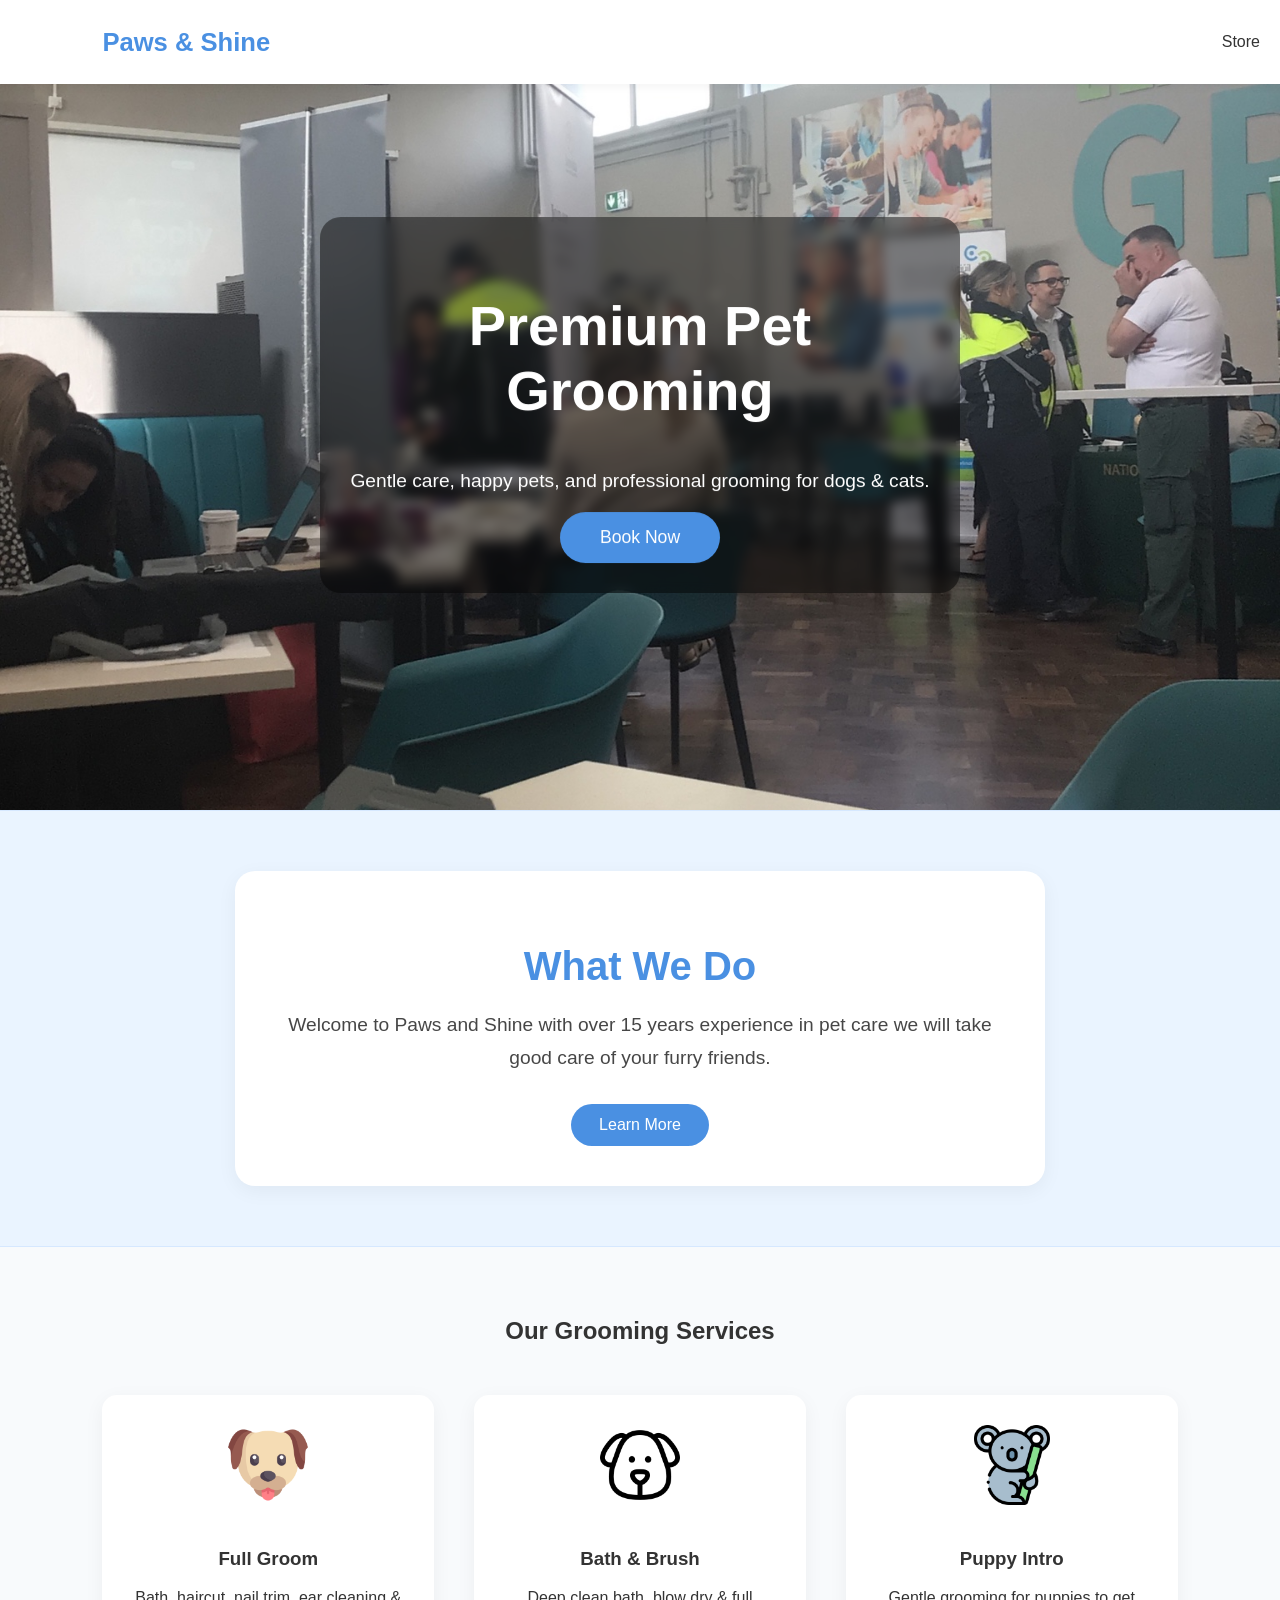
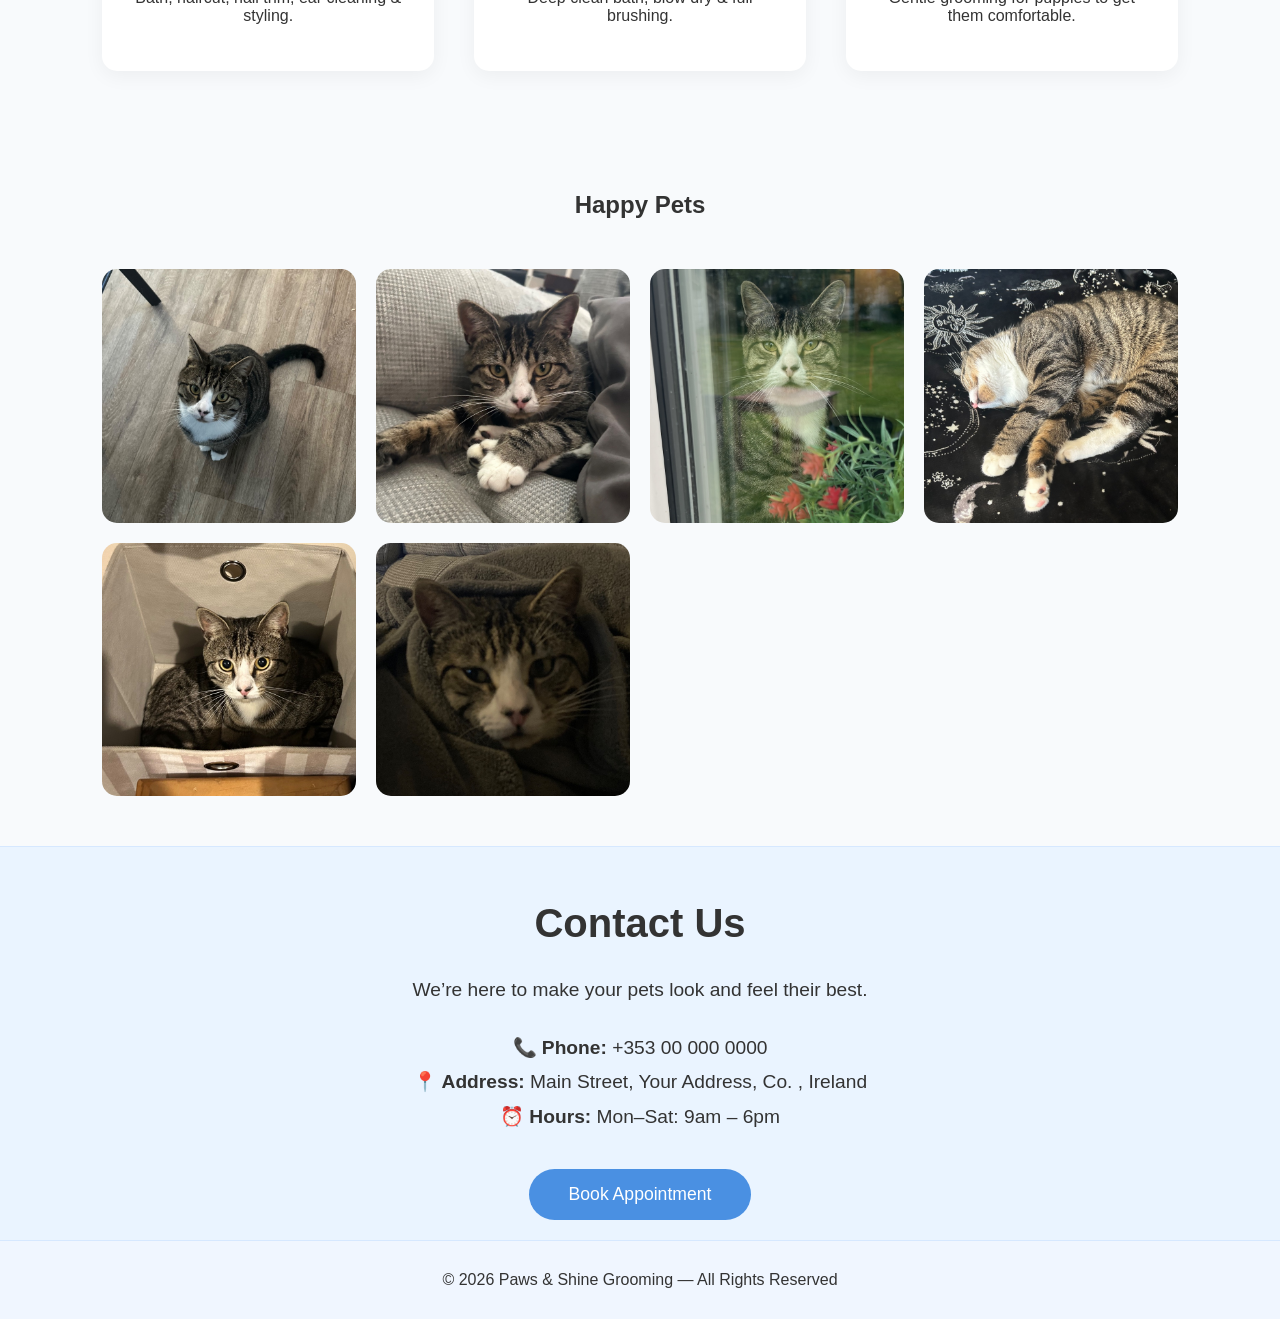
==== commit e14dc3fa: "Update branch contents" ====
--- a/index.html
+++ b/index.html
@@ -4,7 +4,7 @@
 <meta name="viewport" content="width=device-width, initial-scale=1.0">
 <title>Paws &amp; Shine Grooming</title>
 
-<link rel="stylesheet" href="style.1776720639908.css">
+<link rel="stylesheet" href="style.1776763281951.css">
 
  
 
@@ -33,7 +33,7 @@
 
 <!-- HERO -->
 <section class="hero">
-  <img src="images/img_0.1776720639908.jpg" alt="Pet Grooming" style="cursor: pointer;">
+  <img src="images/img_0.1776763281951.jpg" alt="Pet Grooming" style="cursor: pointer;">
   <div class="hero-content">
     <h1 class="" style="cursor: text;">Premium Pet Grooming</h1>
     <p class="" style="cursor: text;">Gentle care, happy pets, and professional grooming for dogs &amp; cats.</p>
@@ -51,7 +51,7 @@
 
     <button id="about-btn">Learn More</button>
 
-    <p id="extra-text" style="display: none; opacity: 0; transition: opacity 0.5s; cursor: text;" class="">
+    <p id="extra-text" style="display: none; opacity: 0; transition: opacity 0.5s ease 0s; cursor: text;" class="">
       We love all the Animals we care for at Paws and Shine.</p>
   </div>
 </section>
@@ -61,17 +61,17 @@
   <h2 class="" style="cursor: text;">Our Grooming Services</h2>
   <div class="services-grid">
     <div class="service-card">
-      <img src="images/img_1.1776720639908.jpg" style="cursor: pointer;">
+      <img src="images/img_1.1776763281951.jpg" style="cursor: pointer;">
       <h3 class="" style="cursor: text;">Full Groom</h3>
       <p class="" style="cursor: text;">Bath, haircut, nail trim, ear cleaning &amp; styling.</p>
     </div>
     <div class="service-card">
-      <img src="images/img_2.1776720639908.jpg" style="cursor: pointer;">
+      <img src="images/img_2.1776763281951.jpg" style="cursor: pointer;">
       <h3 class="" style="cursor: text;">Bath &amp; Brush</h3>
       <p class="" style="cursor: text;">Deep clean bath, blow dry &amp; full brushing.</p>
     </div>
     <div class="service-card">
-      <img src="images/img_3.1776720639908.jpg" style="cursor: pointer;">
+      <img src="images/img_3.1776763281951.jpg" style="cursor: pointer;">
       <h3 class="" style="cursor: text;">Puppy Intro</h3>
       <p class="" style="cursor: text;">Gentle grooming for puppies to get them comfortable.</p>
     </div>
@@ -82,12 +82,12 @@
 <section id="gallery" class="gallery">
   <h2 class="" style="cursor: text;">Happy Pets</h2>
   <div class="gallery-grid">
-    <img src="images/img_4.1776720639908.jpg" style="cursor: pointer;">
-    <img src="images/img_5.1776720639908.jpg" style="cursor: pointer;">
-    <img src="images/img_6.1776720639908.jpg" style="cursor: pointer;">
-    <img src="images/img_7.1776720639908.jpg" style="cursor: pointer;">
-    <img src="images/img_8.1776720639908.jpg" style="cursor: pointer;">
-    <img src="images/img_9.1776720639908.jpg" style="cursor: pointer;">
+    <img src="images/img_4.1776763281951.jpg" style="cursor: pointer;">
+    <img src="images/img_5.1776763281951.jpg" style="cursor: pointer;">
+    <img src="images/img_6.1776763281951.jpg" style="cursor: pointer;">
+    <img src="images/img_7.1776763281951.jpg" style="cursor: pointer;">
+    <img src="images/img_8.1776763281951.jpg" style="cursor: pointer;">
+    <img src="images/img_9.1776763281951.jpg" style="cursor: pointer;">
   </div>
 </section>
 
--- a/style.1776763281951.css
+++ b/style.1776763281951.css
@@ -0,0 +1,517 @@
+/* ---------------- GLOBAL ---------------- */
+body {
+  margin: 0;
+  font-family: "Inter", sans-serif; /* Updated font */
+  background: #f8fafc;
+  color: #333;
+}
+
+h1, h2, h3 {
+  font-weight: 600;
+}
+
+a {
+  text-decoration: none;
+  color: inherit;
+}
+
+/* ---------------- NAV ---------------- */
+nav {
+  position: fixed;
+  top: 0;
+  width: 100%;
+  padding: 2px 8%;
+  display: flex;
+  justify-content: space-between;
+  align-items: center;
+  background: white;
+  box-shadow: 0 2px 10px rgba(0,0,0,0.05);
+  z-index: 1000;
+}
+
+nav .logo {
+  font-size: 1.6rem;
+  font-weight: 700;
+  color: #4a90e2;
+}
+
+nav ul {
+  display: flex;
+  gap: 25px;
+  list-style: none;
+}
+
+nav ul li a {
+  font-weight: 500;
+  transition: 0.3s;
+}
+
+nav ul li a:hover {
+  color: #4a90e2;
+}
+
+/* MOBILE MENU BUTTON */
+.menu-btn {
+  display: none;
+  font-size: 2rem;
+  cursor: pointer;
+}
+
+/* MOBILE MENU PANEL */
+.mobile-menu {
+  display: none;
+  flex-direction: column;
+  background: white;
+  width: 100%;
+  padding: 20px 8%;
+  position: absolute;
+  top: 70px;
+  left: 0;
+  box-shadow: 0 4px 20px rgba(0,0,0,0.1);
+}
+
+.mobile-menu a {
+  padding: 12px 0;
+  font-size: 1.1rem;
+  border-bottom: 1px solid #eee;
+}
+
+/* ---------------- HERO ---------------- */
+.hero {
+  position: relative;
+  height: 90vh;
+  width: 100%;
+  overflow: hidden;
+}
+
+.hero img {
+  width: 100%;
+  height: 100%;
+  object-fit: cover;
+  object-position: center;
+  display: block;
+}
+
+.hero-content {
+  position: absolute;
+  top: 50%;
+  left: 50%;
+  transform: translate(-50%, -50%);
+  text-align: center;
+  color: white;
+  max-width: 700px;
+  padding: 30px;
+  background: rgba(0, 0, 0, 0.45);
+  backdrop-filter: blur(6px);
+  border-radius: 1.3rem;
+}
+
+.hero-content h1 {
+  font-size: 3.5rem;
+}
+
+.hero-content p {
+  font-size: 1.2rem;
+  margin: 20px 0;
+}
+
+.hero-content button {
+  padding: 15px 40px;
+  background: #4a90e2;
+  border: none;
+  color: white;
+  font-size: 1.1rem;
+  border-radius: 40px;
+  cursor: pointer;
+  transition: 0.3s;
+}
+
+.hero-content button:hover {
+  background: #3a78c2;
+}
+
+/* ---------------- ABOUT ---------------- */
+#about {
+  padding: 60px 20px;
+  background: #eaf4ff;
+  border-top: 1px solid #d6e8ff;
+  border-bottom: 1px solid #d6e8ff;
+  display: flex;
+  justify-content: center;
+  color: #333;
+}
+
+.about-container {
+  max-width: 750px;
+  text-align: center;
+  background: white;
+  padding: 40px 30px;
+  border-radius: 20px;
+  box-shadow: 0 5px 20px rgba(0,0,0,0.05);
+}
+
+.about-title {
+  font-size: 2.5rem;
+  margin-bottom: 20px;
+  color: #4a90e2;
+}
+
+.about-text {
+  font-size: 1.2rem;
+  line-height: 1.7;
+  margin-bottom: 30px;
+  opacity: 0.9;
+}
+
+#about-btn {
+  padding: 12px 28px;
+  font-size: 1rem;
+  border: none;
+  border-radius: 30px;
+  background: #4a90e2;
+  color: white;
+  cursor: pointer;
+  transition: 0.3s;
+}
+
+#about-btn:hover {
+  background: #3a78c2;
+  transform: translateY(-2px);
+}
+
+/* ---------------- SERVICES ---------------- */
+.services {
+  padding: 50px 8%;
+  text-align: center;
+}
+
+.services-grid {
+  margin-top: 50px;
+  display: grid;
+  grid-template-columns: repeat(auto-fit, minmax(260px, 1fr));
+  gap: 40px;
+}
+
+.service-card {
+  background: white;
+  border-radius: 15px;
+  padding: 30px;
+  box-shadow: 0 5px 20px rgba(0,0,0,0.05);
+  transition: 0.3s;
+}
+
+.service-card:hover {
+  transform: translateY(-8px);
+}
+
+.service-card img {
+  width: 80px;
+  height: auto;
+  object-fit: contain;
+  margin-bottom: 20px;
+}
+
+/* ---------------- GALLERY ---------------- */
+.gallery {
+  padding: 50px 8%;
+  text-align: center;
+}
+
+.gallery-grid {
+  margin-top: 50px;
+  display: grid;
+  grid-template-columns: repeat(auto-fit, minmax(250px, 1fr));
+  gap: 20px;
+}
+
+.gallery-grid img {
+  width: 100%;
+  aspect-ratio: 1 / 1;
+  object-fit: cover;
+  border-radius: 15px;
+  transition: 0.3s;
+}
+
+.gallery-grid img:hover {
+  transform: scale(1.02);
+}
+
+/* ---------------- CONTACT CTA ---------------- */
+.contact-cta {
+  padding: 20px 8%;
+  text-align: center;
+  background: #eaf4ff;
+  border-top: 1px solid #d6e8ff;
+}
+
+.contact-cta h2 {
+  font-size: 2.5rem;
+}
+
+.contact-cta p {
+  margin: 20px 0;
+  font-size: 1.2rem;
+}
+
+.contact-cta button {
+  padding: 15px 40px;
+  background: #4a90e2;
+  border: none;
+  color: white;
+  font-size: 1.1rem;
+  border-radius: 40px;
+  cursor: pointer;
+  transition: 0.3s;
+}
+
+.contact-cta button:hover {
+  background: #3a78c2;
+}
+
+/* ---------------- FOOTER ---------------- */
+footer {
+  text-align: center;
+  padding: 30px;
+  background: #f0f6ff;
+  border-top: 1px solid #d6e8ff;
+  font-size: 1rem;
+}
+
+/* ---------------- MOBILE BREAKPOINTS ---------------- */
+@media (max-width: 900px) {
+  nav ul {
+    display: none;
+  }
+
+  .menu-btn {
+    display: block;
+  }
+
+  .hero {
+    height: 70vh;
+  }
+
+  .hero-content h1 {
+    font-size: 2.4rem;
+  }
+
+  .hero-content p {
+    font-size: 1rem;
+  }
+}
+
+@media (max-width: 600px) {
+  .hero {
+    height: 60vh;
+  }
+
+  .hero-content {
+    width: 90%;
+    padding: 20px;
+  }
+
+  .hero-content h1 {
+    font-size: 1.9rem;
+  }
+
+  .contact-cta h2 {
+    font-size: 2rem;
+  }
+}
+/* ---------------- FOOTER ---------------- */
+footer {
+  text-align: center;
+  padding: 30px;
+  background: #f0f6ff;
+  border-top: 1px solid #d6e8ff;
+  font-size: 1rem;
+}
+
+/* ---------------- MOBILE BREAKPOINTS ---------------- */
+@media (max-width: 900px) {
+  nav ul {
+    display: none;
+  }
+
+  .menu-btn {
+    display: block;
+  }
+
+  .hero {
+    height: 70vh; /* better for tablets */
+  }
+
+  .hero-content h1 {
+    font-size: 2.4rem;
+  }
+
+  .hero-content p {
+    font-size: 1rem;
+  }
+}
+
+@media (max-width: 600px) {
+  .hero {
+    height: 60vh; /* perfect for mobile */
+  }
+
+  .hero-content h1 {
+    font-size: 1.5rem;
+  }
+
+  .contact-cta h2 {
+    font-size: 2rem;
+  }
+  
+  .hero-content p {
+    font-size: 1rem;
+  }
+  .hero-content button {
+    padding: 12px 30px;
+    background: #4a90e2;
+    border: none;
+    color: white;
+    font-size: 1rem;
+    border-radius: 40px;
+    cursor: pointer;
+    transition: 0.3s;
+}
+}
+
+
+  /* Overlay */
+  #imgEditorOverlay {
+    position: fixed;
+    inset: 0;
+    background: rgba(0,0,0,0.55);
+    display: flex;
+    align-items: center;
+    justify-content: center;
+    z-index: 99999;
+  }
+
+  /* Editor window */
+  #imgEditorWindow {
+    position: relative;
+    display: flow;
+    gap: 16px;
+    align-items: center;
+    justify-content: center;
+    padding: 16px;
+  }
+
+  /* Wrapper (crop area) */
+  .editor-canvas-wrapper {
+    position: relative;
+    background: #111;
+    overflow: hidden;
+    touch-action: none;
+    border-radius: 6px;
+    box-shadow: 0 8px 30px rgba(0,0,0,0.6);
+    scale: 0.4;
+    margin: -20vh;
+  }
+  @media (max-width: 575.98px) {
+  .editor-canvas-wrapper {
+    position: relative;
+    background: #111;
+    overflow: hidden;
+    touch-action: none;
+    border-radius: 6px;
+    box-shadow: 0 8px 30px rgba(0,0,0,0.6);
+    scale: 0.25;
+    margin: -25vh;
+  }
+}
+  .editor-canvas-wrapper canvas {
+    display: block;
+    width: 100%;
+    height: 100%;
+    pointer-events: none;
+    user-select: none;
+  }
+
+  /* Controls */
+  .editor-controls {
+    display: flow;
+    align-items: center;
+    position: fixed;
+    bottom: 50px;
+    left: 50%;
+    transform: translate(-22%, -50%);
+    z-index: 9999;
+    width: 50vh;
+  }
+  .editor-controls button {
+    padding: 8px 14px;
+    border-radius: 6px;
+    border: none;
+    background: #fff;
+    color: #111;
+    font-weight: 600;
+    cursor: pointer;
+    margin-right: 20px;
+  }
+
+  .editor-controls button.cancel {
+    background: transparent;
+    color: #fff;
+    border: 1px solid rgba(255,255,255,0.3);
+  }
+
+  /* Zoom slider (desktop only) */
+  .zoom-row {
+    display: flex;
+    gap: 8px;
+    align-items: center;
+    width: 200px;
+  }
+
+  .zoom-row input[type="range"] {
+    width: 140px;
+  }
+
+  .zoom-label {
+    color: #fff;
+    width: 40px;
+    text-align: center;
+  }
+
+  @media (max-width: 768px) {
+    .zoom-row { display: none; }
+  }
+
+  .editor-hint {
+    position: fixed;
+    bottom: 150px;
+    left: 50%;
+    transform: translateX(-50%);
+    color: rgb(0 0 0);
+    font-size: 20px;
+    opacity: 0.9;
+    font-weight: bold;
+    pointer-events: none;
+    background: white;
+    z-index: 99999;
+    content: "and Scroll or use slider to zoom";
+  }
+@media (max-width: 768px) {
+    .editor-hint {
+    position: fixed;
+    bottom: 150px;
+    left: 50%;
+    transform: translateX(-50%);
+    color: rgb(0 0 0);
+    font-size: 20px;
+    opacity: 0.9;
+    font-weight: bold;
+    pointer-events: none;
+    background: white;
+    z-index: 99999;
+    content: "and Pinch to zoom";
+  }
+  }
+.resize-nw { top: -10px; left: -10px; cursor: nwse-resize; }
+.resize-ne { top: -10px; right: -10px; cursor: nesw-resize; }
+.resize-sw { bottom: -10px; left: -10px; cursor: nesw-resize; }
+.resize-se { bottom: -10px; right: -10px; cursor: nwse-resize; }
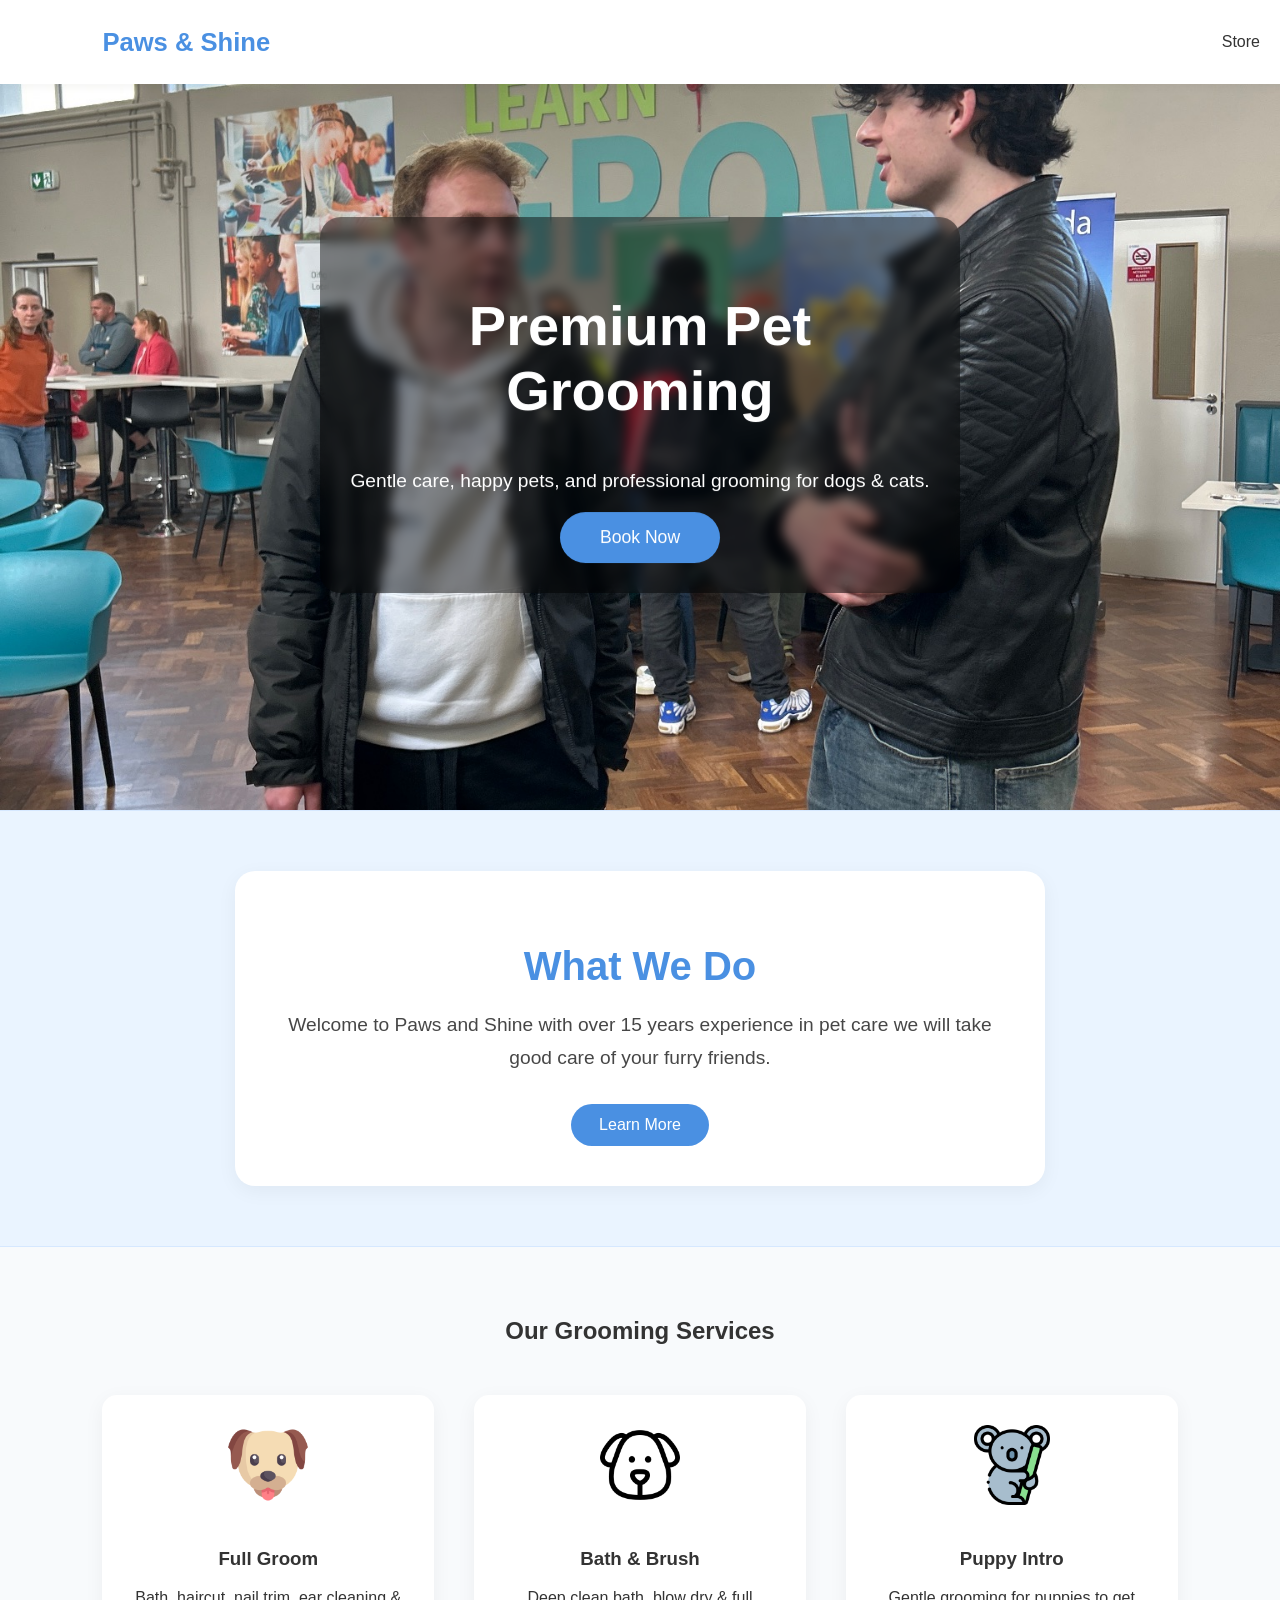
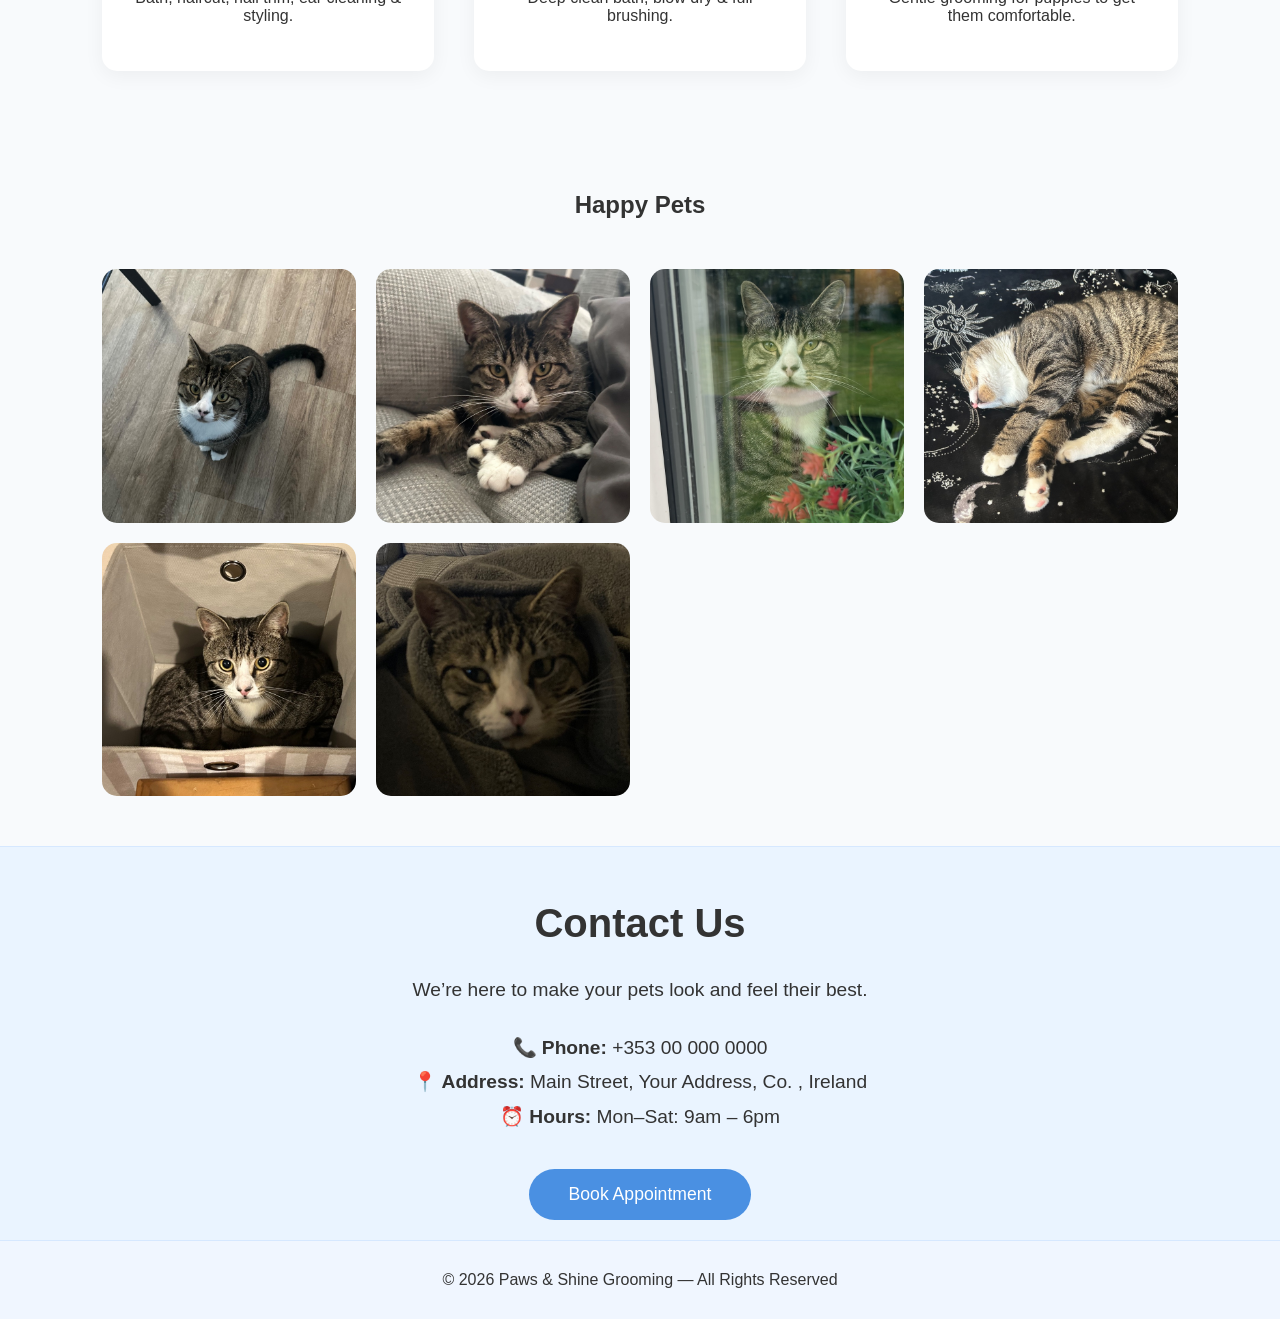
==== commit 710bad3f: "Update branch contents" ====
--- a/index.html
+++ b/index.html
@@ -4,7 +4,7 @@
 <meta name="viewport" content="width=device-width, initial-scale=1.0">
 <title>Paws &amp; Shine Grooming</title>
 
-<link rel="stylesheet" href="style.1776763281951.css">
+<link rel="stylesheet" href="style.1776766591319.css">
 
  
 
@@ -33,7 +33,7 @@
 
 <!-- HERO -->
 <section class="hero">
-  <img src="images/img_0.1776763281951.jpg" alt="Pet Grooming" style="cursor: pointer;">
+  <img src="images/img_0.1776766591319.jpg" alt="Pet Grooming" style="cursor: pointer;">
   <div class="hero-content">
     <h1 class="" style="cursor: text;">Premium Pet Grooming</h1>
     <p class="" style="cursor: text;">Gentle care, happy pets, and professional grooming for dogs &amp; cats.</p>
@@ -51,7 +51,7 @@
 
     <button id="about-btn">Learn More</button>
 
-    <p id="extra-text" style="display: none; opacity: 0; transition: opacity 0.5s ease 0s; cursor: text;" class="">
+    <p id="extra-text" style="display: none; opacity: 0; transition: opacity 0.5s; cursor: text;" class="">
       We love all the Animals we care for at Paws and Shine.</p>
   </div>
 </section>
@@ -61,17 +61,17 @@
   <h2 class="" style="cursor: text;">Our Grooming Services</h2>
   <div class="services-grid">
     <div class="service-card">
-      <img src="images/img_1.1776763281951.jpg" style="cursor: pointer;">
+      <img src="images/img_1.1776766591319.jpg" style="cursor: pointer;">
       <h3 class="" style="cursor: text;">Full Groom</h3>
       <p class="" style="cursor: text;">Bath, haircut, nail trim, ear cleaning &amp; styling.</p>
     </div>
     <div class="service-card">
-      <img src="images/img_2.1776763281951.jpg" style="cursor: pointer;">
+      <img src="images/img_2.1776766591319.jpg" style="cursor: pointer;">
       <h3 class="" style="cursor: text;">Bath &amp; Brush</h3>
       <p class="" style="cursor: text;">Deep clean bath, blow dry &amp; full brushing.</p>
     </div>
     <div class="service-card">
-      <img src="images/img_3.1776763281951.jpg" style="cursor: pointer;">
+      <img src="images/img_3.1776766591319.jpg" style="cursor: pointer;">
       <h3 class="" style="cursor: text;">Puppy Intro</h3>
       <p class="" style="cursor: text;">Gentle grooming for puppies to get them comfortable.</p>
     </div>
@@ -82,12 +82,12 @@
 <section id="gallery" class="gallery">
   <h2 class="" style="cursor: text;">Happy Pets</h2>
   <div class="gallery-grid">
-    <img src="images/img_4.1776763281951.jpg" style="cursor: pointer;">
-    <img src="images/img_5.1776763281951.jpg" style="cursor: pointer;">
-    <img src="images/img_6.1776763281951.jpg" style="cursor: pointer;">
-    <img src="images/img_7.1776763281951.jpg" style="cursor: pointer;">
-    <img src="images/img_8.1776763281951.jpg" style="cursor: pointer;">
-    <img src="images/img_9.1776763281951.jpg" style="cursor: pointer;">
+    <img src="images/img_4.1776766591319.jpg" style="cursor: pointer;">
+    <img src="images/img_5.1776766591319.jpg" style="cursor: pointer;">
+    <img src="images/img_6.1776766591319.jpg" style="cursor: pointer;">
+    <img src="images/img_7.1776766591319.jpg" style="cursor: pointer;">
+    <img src="images/img_8.1776766591319.jpg" style="cursor: pointer;">
+    <img src="images/img_9.1776766591319.jpg" style="cursor: pointer;">
   </div>
 </section>
 
--- a/style.1776766591319.css
+++ b/style.1776766591319.css
@@ -0,0 +1,517 @@
+/* ---------------- GLOBAL ---------------- */
+body {
+  margin: 0;
+  font-family: "Inter", sans-serif; /* Updated font */
+  background: #f8fafc;
+  color: #333;
+}
+
+h1, h2, h3 {
+  font-weight: 600;
+}
+
+a {
+  text-decoration: none;
+  color: inherit;
+}
+
+/* ---------------- NAV ---------------- */
+nav {
+  position: fixed;
+  top: 0;
+  width: 100%;
+  padding: 2px 8%;
+  display: flex;
+  justify-content: space-between;
+  align-items: center;
+  background: white;
+  box-shadow: 0 2px 10px rgba(0,0,0,0.05);
+  z-index: 1000;
+}
+
+nav .logo {
+  font-size: 1.6rem;
+  font-weight: 700;
+  color: #4a90e2;
+}
+
+nav ul {
+  display: flex;
+  gap: 25px;
+  list-style: none;
+}
+
+nav ul li a {
+  font-weight: 500;
+  transition: 0.3s;
+}
+
+nav ul li a:hover {
+  color: #4a90e2;
+}
+
+/* MOBILE MENU BUTTON */
+.menu-btn {
+  display: none;
+  font-size: 2rem;
+  cursor: pointer;
+}
+
+/* MOBILE MENU PANEL */
+.mobile-menu {
+  display: none;
+  flex-direction: column;
+  background: white;
+  width: 100%;
+  padding: 20px 8%;
+  position: absolute;
+  top: 70px;
+  left: 0;
+  box-shadow: 0 4px 20px rgba(0,0,0,0.1);
+}
+
+.mobile-menu a {
+  padding: 12px 0;
+  font-size: 1.1rem;
+  border-bottom: 1px solid #eee;
+}
+
+/* ---------------- HERO ---------------- */
+.hero {
+  position: relative;
+  height: 90vh;
+  width: 100%;
+  overflow: hidden;
+}
+
+.hero img {
+  width: 100%;
+  height: 100%;
+  object-fit: cover;
+  object-position: center;
+  display: block;
+}
+
+.hero-content {
+  position: absolute;
+  top: 50%;
+  left: 50%;
+  transform: translate(-50%, -50%);
+  text-align: center;
+  color: white;
+  max-width: 700px;
+  padding: 30px;
+  background: rgba(0, 0, 0, 0.45);
+  backdrop-filter: blur(6px);
+  border-radius: 1.3rem;
+}
+
+.hero-content h1 {
+  font-size: 3.5rem;
+}
+
+.hero-content p {
+  font-size: 1.2rem;
+  margin: 20px 0;
+}
+
+.hero-content button {
+  padding: 15px 40px;
+  background: #4a90e2;
+  border: none;
+  color: white;
+  font-size: 1.1rem;
+  border-radius: 40px;
+  cursor: pointer;
+  transition: 0.3s;
+}
+
+.hero-content button:hover {
+  background: #3a78c2;
+}
+
+/* ---------------- ABOUT ---------------- */
+#about {
+  padding: 60px 20px;
+  background: #eaf4ff;
+  border-top: 1px solid #d6e8ff;
+  border-bottom: 1px solid #d6e8ff;
+  display: flex;
+  justify-content: center;
+  color: #333;
+}
+
+.about-container {
+  max-width: 750px;
+  text-align: center;
+  background: white;
+  padding: 40px 30px;
+  border-radius: 20px;
+  box-shadow: 0 5px 20px rgba(0,0,0,0.05);
+}
+
+.about-title {
+  font-size: 2.5rem;
+  margin-bottom: 20px;
+  color: #4a90e2;
+}
+
+.about-text {
+  font-size: 1.2rem;
+  line-height: 1.7;
+  margin-bottom: 30px;
+  opacity: 0.9;
+}
+
+#about-btn {
+  padding: 12px 28px;
+  font-size: 1rem;
+  border: none;
+  border-radius: 30px;
+  background: #4a90e2;
+  color: white;
+  cursor: pointer;
+  transition: 0.3s;
+}
+
+#about-btn:hover {
+  background: #3a78c2;
+  transform: translateY(-2px);
+}
+
+/* ---------------- SERVICES ---------------- */
+.services {
+  padding: 50px 8%;
+  text-align: center;
+}
+
+.services-grid {
+  margin-top: 50px;
+  display: grid;
+  grid-template-columns: repeat(auto-fit, minmax(260px, 1fr));
+  gap: 40px;
+}
+
+.service-card {
+  background: white;
+  border-radius: 15px;
+  padding: 30px;
+  box-shadow: 0 5px 20px rgba(0,0,0,0.05);
+  transition: 0.3s;
+}
+
+.service-card:hover {
+  transform: translateY(-8px);
+}
+
+.service-card img {
+  width: 80px;
+  height: auto;
+  object-fit: contain;
+  margin-bottom: 20px;
+}
+
+/* ---------------- GALLERY ---------------- */
+.gallery {
+  padding: 50px 8%;
+  text-align: center;
+}
+
+.gallery-grid {
+  margin-top: 50px;
+  display: grid;
+  grid-template-columns: repeat(auto-fit, minmax(250px, 1fr));
+  gap: 20px;
+}
+
+.gallery-grid img {
+  width: 100%;
+  aspect-ratio: 1 / 1;
+  object-fit: cover;
+  border-radius: 15px;
+  transition: 0.3s;
+}
+
+.gallery-grid img:hover {
+  transform: scale(1.02);
+}
+
+/* ---------------- CONTACT CTA ---------------- */
+.contact-cta {
+  padding: 20px 8%;
+  text-align: center;
+  background: #eaf4ff;
+  border-top: 1px solid #d6e8ff;
+}
+
+.contact-cta h2 {
+  font-size: 2.5rem;
+}
+
+.contact-cta p {
+  margin: 20px 0;
+  font-size: 1.2rem;
+}
+
+.contact-cta button {
+  padding: 15px 40px;
+  background: #4a90e2;
+  border: none;
+  color: white;
+  font-size: 1.1rem;
+  border-radius: 40px;
+  cursor: pointer;
+  transition: 0.3s;
+}
+
+.contact-cta button:hover {
+  background: #3a78c2;
+}
+
+/* ---------------- FOOTER ---------------- */
+footer {
+  text-align: center;
+  padding: 30px;
+  background: #f0f6ff;
+  border-top: 1px solid #d6e8ff;
+  font-size: 1rem;
+}
+
+/* ---------------- MOBILE BREAKPOINTS ---------------- */
+@media (max-width: 900px) {
+  nav ul {
+    display: none;
+  }
+
+  .menu-btn {
+    display: block;
+  }
+
+  .hero {
+    height: 70vh;
+  }
+
+  .hero-content h1 {
+    font-size: 2.4rem;
+  }
+
+  .hero-content p {
+    font-size: 1rem;
+  }
+}
+
+@media (max-width: 600px) {
+  .hero {
+    height: 60vh;
+  }
+
+  .hero-content {
+    width: 90%;
+    padding: 20px;
+  }
+
+  .hero-content h1 {
+    font-size: 1.9rem;
+  }
+
+  .contact-cta h2 {
+    font-size: 2rem;
+  }
+}
+/* ---------------- FOOTER ---------------- */
+footer {
+  text-align: center;
+  padding: 30px;
+  background: #f0f6ff;
+  border-top: 1px solid #d6e8ff;
+  font-size: 1rem;
+}
+
+/* ---------------- MOBILE BREAKPOINTS ---------------- */
+@media (max-width: 900px) {
+  nav ul {
+    display: none;
+  }
+
+  .menu-btn {
+    display: block;
+  }
+
+  .hero {
+    height: 70vh; /* better for tablets */
+  }
+
+  .hero-content h1 {
+    font-size: 2.4rem;
+  }
+
+  .hero-content p {
+    font-size: 1rem;
+  }
+}
+
+@media (max-width: 600px) {
+  .hero {
+    height: 60vh; /* perfect for mobile */
+  }
+
+  .hero-content h1 {
+    font-size: 1.5rem;
+  }
+
+  .contact-cta h2 {
+    font-size: 2rem;
+  }
+  
+  .hero-content p {
+    font-size: 1rem;
+  }
+  .hero-content button {
+    padding: 12px 30px;
+    background: #4a90e2;
+    border: none;
+    color: white;
+    font-size: 1rem;
+    border-radius: 40px;
+    cursor: pointer;
+    transition: 0.3s;
+}
+}
+
+
+  /* Overlay */
+  #imgEditorOverlay {
+    position: fixed;
+    inset: 0;
+    background: rgba(0,0,0,0.55);
+    display: flex;
+    align-items: center;
+    justify-content: center;
+    z-index: 99999;
+  }
+
+  /* Editor window */
+  #imgEditorWindow {
+    position: relative;
+    display: flow;
+    gap: 16px;
+    align-items: center;
+    justify-content: center;
+    padding: 16px;
+  }
+
+  /* Wrapper (crop area) */
+  .editor-canvas-wrapper {
+    position: relative;
+    background: #111;
+    overflow: hidden;
+    touch-action: none;
+    border-radius: 6px;
+    box-shadow: 0 8px 30px rgba(0,0,0,0.6);
+    scale: 0.4;
+    margin: -20vh;
+  }
+  @media (max-width: 575.98px) {
+  .editor-canvas-wrapper {
+    position: relative;
+    background: #111;
+    overflow: hidden;
+    touch-action: none;
+    border-radius: 6px;
+    box-shadow: 0 8px 30px rgba(0,0,0,0.6);
+    scale: 0.25;
+    margin: -25vh;
+  }
+}
+  .editor-canvas-wrapper canvas {
+    display: block;
+    width: 100%;
+    height: 100%;
+    pointer-events: none;
+    user-select: none;
+  }
+
+  /* Controls */
+  .editor-controls {
+    display: flow;
+    align-items: center;
+    position: fixed;
+    bottom: 50px;
+    left: 50%;
+    transform: translate(-22%, -50%);
+    z-index: 9999;
+    width: 50vh;
+  }
+  .editor-controls button {
+    padding: 8px 14px;
+    border-radius: 6px;
+    border: none;
+    background: #fff;
+    color: #111;
+    font-weight: 600;
+    cursor: pointer;
+    margin-right: 20px;
+  }
+
+  .editor-controls button.cancel {
+    background: transparent;
+    color: #fff;
+    border: 1px solid rgba(255,255,255,0.3);
+  }
+
+  /* Zoom slider (desktop only) */
+  .zoom-row {
+    display: flex;
+    gap: 8px;
+    align-items: center;
+    width: 200px;
+  }
+
+  .zoom-row input[type="range"] {
+    width: 140px;
+  }
+
+  .zoom-label {
+    color: #fff;
+    width: 40px;
+    text-align: center;
+  }
+
+  @media (max-width: 768px) {
+    .zoom-row { display: none; }
+  }
+
+  .editor-hint {
+    position: fixed;
+    bottom: 150px;
+    left: 50%;
+    transform: translateX(-50%);
+    color: rgb(0 0 0);
+    font-size: 20px;
+    opacity: 0.9;
+    font-weight: bold;
+    pointer-events: none;
+    background: white;
+    z-index: 99999;
+    content: "and Scroll or use slider to zoom";
+  }
+@media (max-width: 768px) {
+    .editor-hint {
+    position: fixed;
+    bottom: 150px;
+    left: 50%;
+    transform: translateX(-50%);
+    color: rgb(0 0 0);
+    font-size: 20px;
+    opacity: 0.9;
+    font-weight: bold;
+    pointer-events: none;
+    background: white;
+    z-index: 99999;
+    content: "and Pinch to zoom";
+  }
+  }
+.resize-nw { top: -10px; left: -10px; cursor: nwse-resize; }
+.resize-ne { top: -10px; right: -10px; cursor: nesw-resize; }
+.resize-sw { bottom: -10px; left: -10px; cursor: nesw-resize; }
+.resize-se { bottom: -10px; right: -10px; cursor: nwse-resize; }
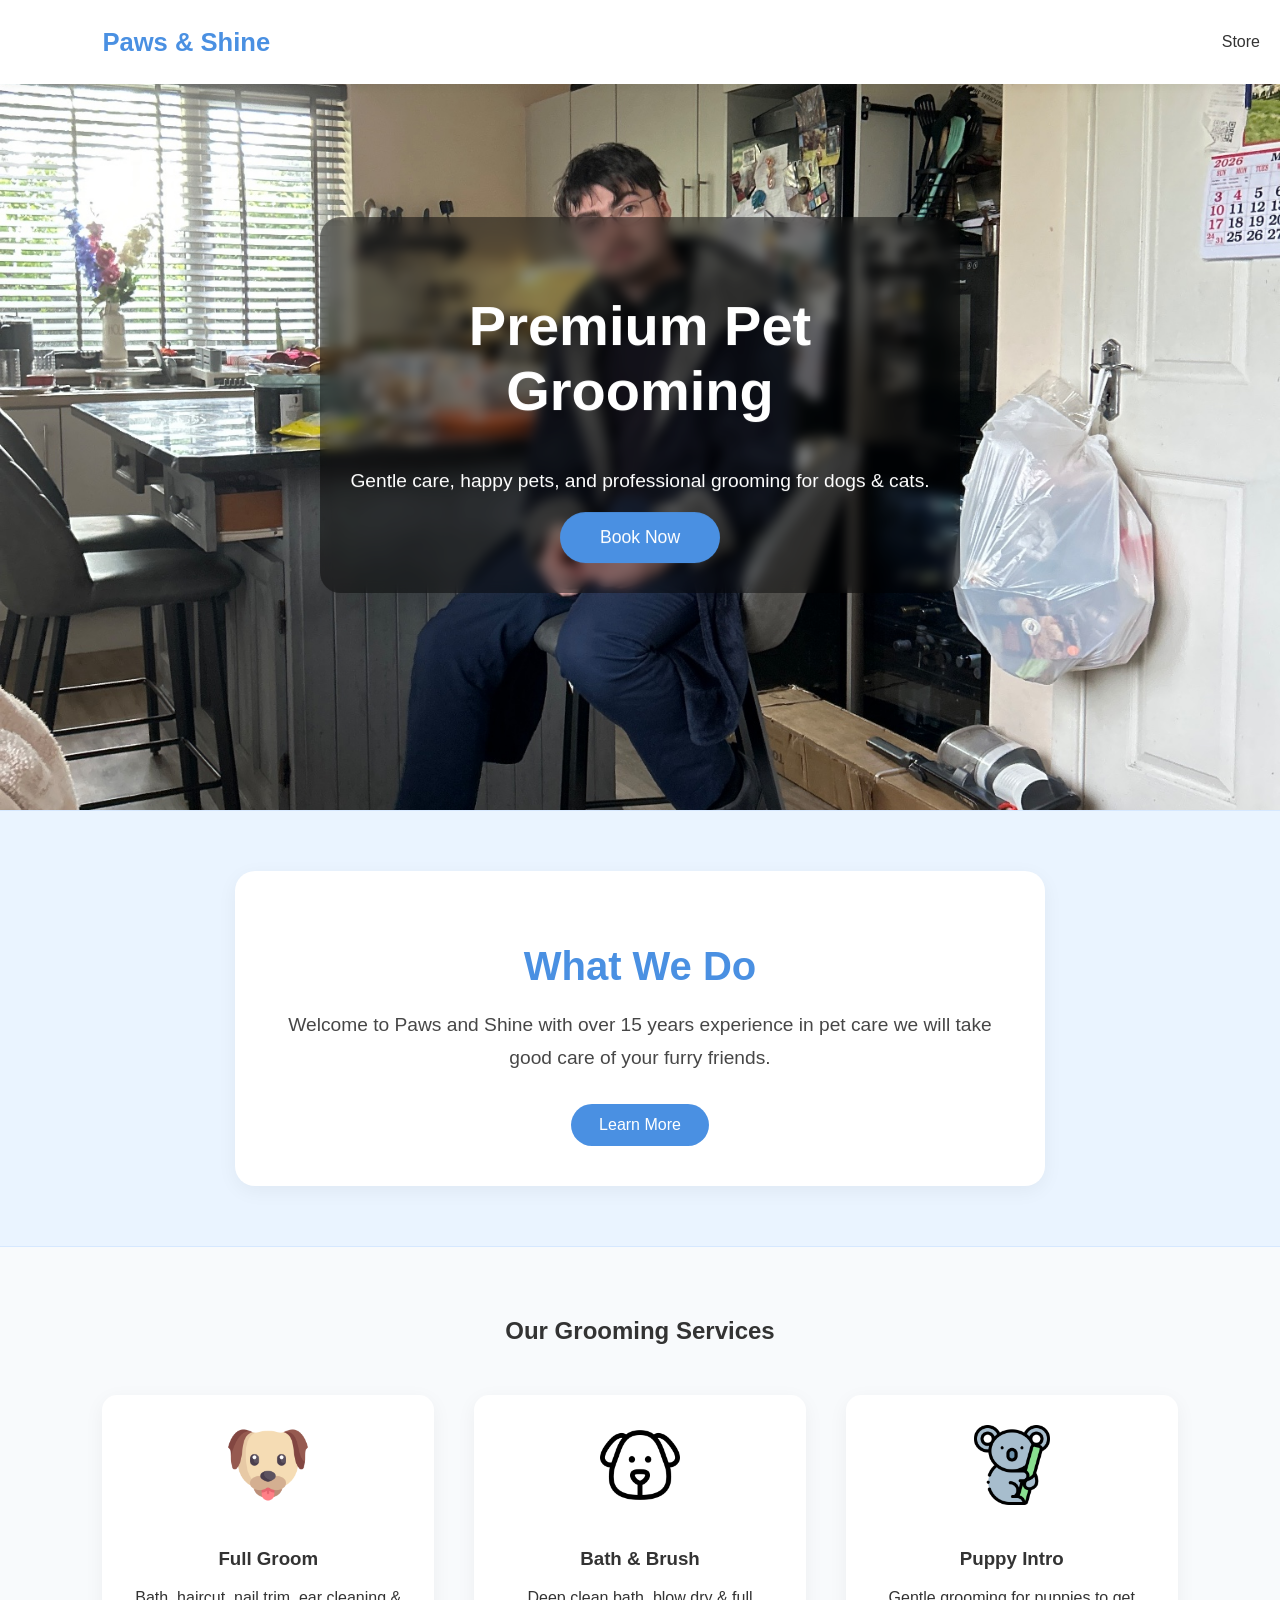
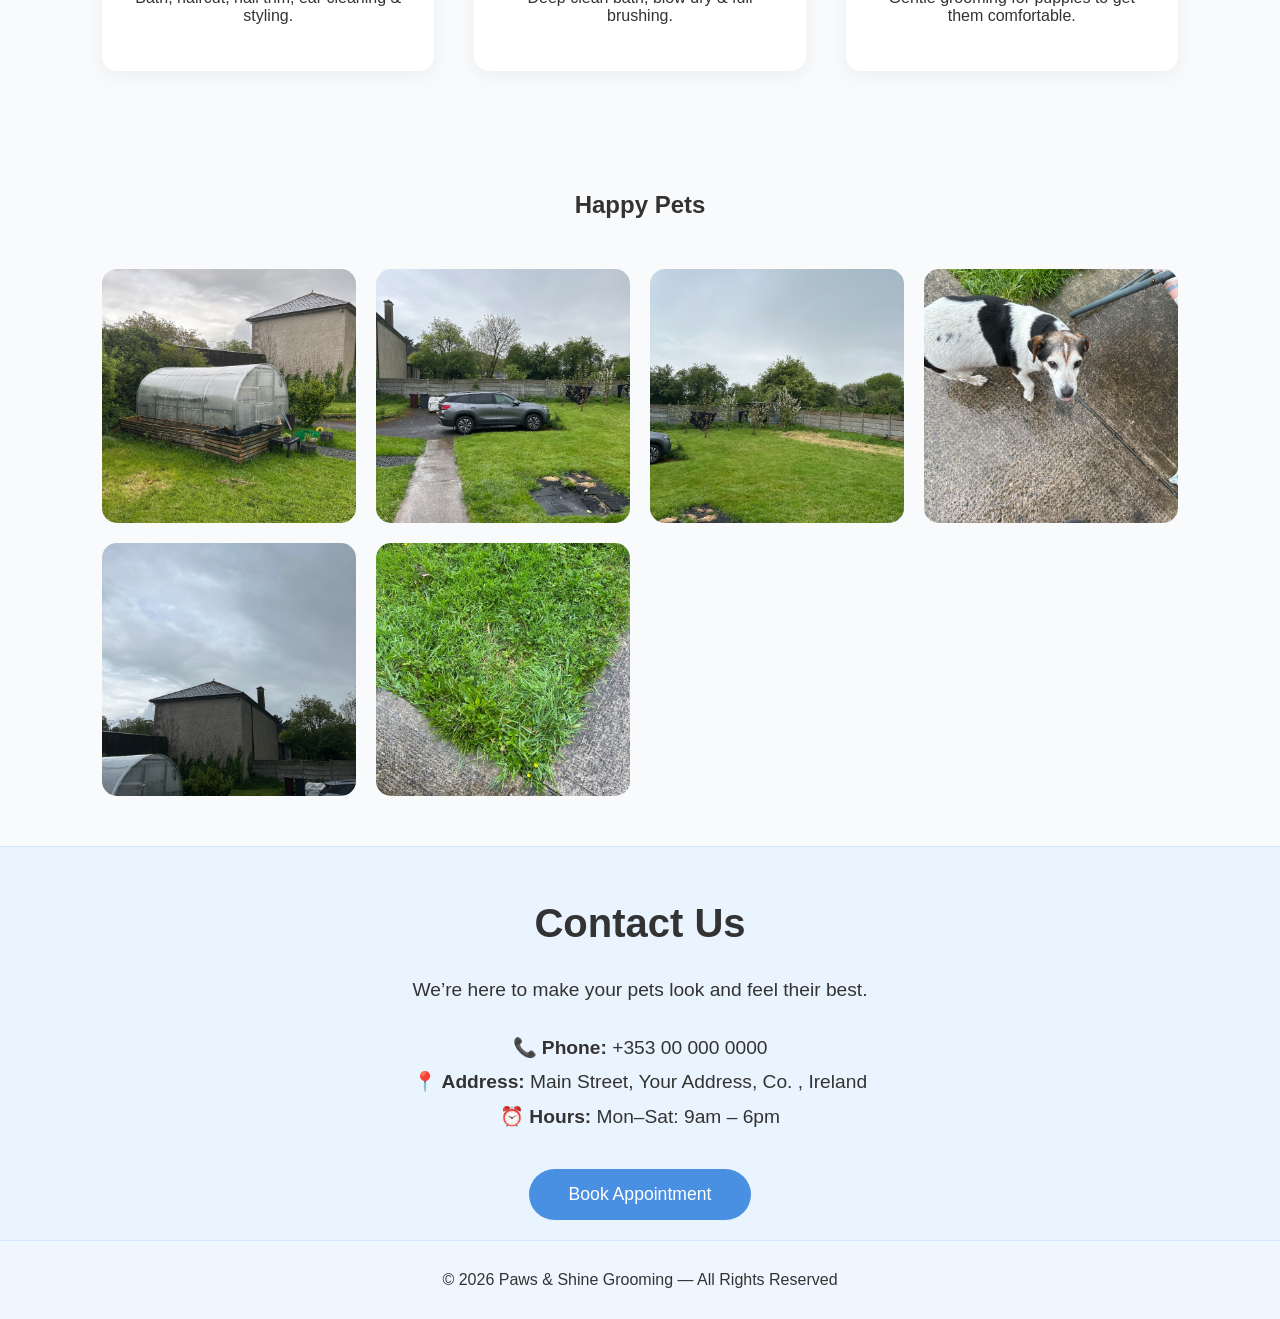
==== commit 36ec3a41: "Update branch contents" ====
--- a/index.html
+++ b/index.html
@@ -4,7 +4,7 @@
 <meta name="viewport" content="width=device-width, initial-scale=1.0">
 <title>Paws &amp; Shine Grooming</title>
 
-<link rel="stylesheet" href="style.1776766591319.css">
+<link rel="stylesheet" href="style.1777821729119.css">
 
  
 
@@ -33,7 +33,7 @@
 
 <!-- HERO -->
 <section class="hero">
-  <img src="images/img_0.1776766591319.jpg" alt="Pet Grooming" style="cursor: pointer;">
+  <img src="images/img_0.1777821729119.jpg" alt="Pet Grooming" style="cursor: pointer;">
   <div class="hero-content">
     <h1 class="" style="cursor: text;">Premium Pet Grooming</h1>
     <p class="" style="cursor: text;">Gentle care, happy pets, and professional grooming for dogs &amp; cats.</p>
@@ -61,17 +61,17 @@
   <h2 class="" style="cursor: text;">Our Grooming Services</h2>
   <div class="services-grid">
     <div class="service-card">
-      <img src="images/img_1.1776766591319.jpg" style="cursor: pointer;">
+      <img src="images/img_1.1777821729119.jpg" style="cursor: pointer;">
       <h3 class="" style="cursor: text;">Full Groom</h3>
       <p class="" style="cursor: text;">Bath, haircut, nail trim, ear cleaning &amp; styling.</p>
     </div>
     <div class="service-card">
-      <img src="images/img_2.1776766591319.jpg" style="cursor: pointer;">
+      <img src="images/img_2.1777821729119.jpg" style="cursor: pointer;">
       <h3 class="" style="cursor: text;">Bath &amp; Brush</h3>
       <p class="" style="cursor: text;">Deep clean bath, blow dry &amp; full brushing.</p>
     </div>
     <div class="service-card">
-      <img src="images/img_3.1776766591319.jpg" style="cursor: pointer;">
+      <img src="images/img_3.1777821729119.jpg" style="cursor: pointer;">
       <h3 class="" style="cursor: text;">Puppy Intro</h3>
       <p class="" style="cursor: text;">Gentle grooming for puppies to get them comfortable.</p>
     </div>
@@ -82,12 +82,12 @@
 <section id="gallery" class="gallery">
   <h2 class="" style="cursor: text;">Happy Pets</h2>
   <div class="gallery-grid">
-    <img src="images/img_4.1776766591319.jpg" style="cursor: pointer;">
-    <img src="images/img_5.1776766591319.jpg" style="cursor: pointer;">
-    <img src="images/img_6.1776766591319.jpg" style="cursor: pointer;">
-    <img src="images/img_7.1776766591319.jpg" style="cursor: pointer;">
-    <img src="images/img_8.1776766591319.jpg" style="cursor: pointer;">
-    <img src="images/img_9.1776766591319.jpg" style="cursor: pointer;">
+    <img src="images/img_4.1777821729119.jpg" style="cursor: pointer;">
+    <img src="images/img_5.1777821729119.jpg" style="cursor: pointer;">
+    <img src="images/img_6.1777821729119.jpg" style="cursor: pointer;">
+    <img src="images/img_7.1777821729119.jpg" style="cursor: pointer;">
+    <img src="images/img_8.1777821729119.jpg" style="cursor: pointer;">
+    <img src="images/img_9.1777821729119.jpg" style="cursor: pointer;">
   </div>
 </section>
 
--- a/style.1777821729119.css
+++ b/style.1777821729119.css
@@ -0,0 +1,517 @@
+/* ---------------- GLOBAL ---------------- */
+body {
+  margin: 0;
+  font-family: "Inter", sans-serif; /* Updated font */
+  background: #f8fafc;
+  color: #333;
+}
+
+h1, h2, h3 {
+  font-weight: 600;
+}
+
+a {
+  text-decoration: none;
+  color: inherit;
+}
+
+/* ---------------- NAV ---------------- */
+nav {
+  position: fixed;
+  top: 0;
+  width: 100%;
+  padding: 2px 8%;
+  display: flex;
+  justify-content: space-between;
+  align-items: center;
+  background: white;
+  box-shadow: 0 2px 10px rgba(0,0,0,0.05);
+  z-index: 1000;
+}
+
+nav .logo {
+  font-size: 1.6rem;
+  font-weight: 700;
+  color: #4a90e2;
+}
+
+nav ul {
+  display: flex;
+  gap: 25px;
+  list-style: none;
+}
+
+nav ul li a {
+  font-weight: 500;
+  transition: 0.3s;
+}
+
+nav ul li a:hover {
+  color: #4a90e2;
+}
+
+/* MOBILE MENU BUTTON */
+.menu-btn {
+  display: none;
+  font-size: 2rem;
+  cursor: pointer;
+}
+
+/* MOBILE MENU PANEL */
+.mobile-menu {
+  display: none;
+  flex-direction: column;
+  background: white;
+  width: 100%;
+  padding: 20px 8%;
+  position: absolute;
+  top: 70px;
+  left: 0;
+  box-shadow: 0 4px 20px rgba(0,0,0,0.1);
+}
+
+.mobile-menu a {
+  padding: 12px 0;
+  font-size: 1.1rem;
+  border-bottom: 1px solid #eee;
+}
+
+/* ---------------- HERO ---------------- */
+.hero {
+  position: relative;
+  height: 90vh;
+  width: 100%;
+  overflow: hidden;
+}
+
+.hero img {
+  width: 100%;
+  height: 100%;
+  object-fit: cover;
+  object-position: center;
+  display: block;
+}
+
+.hero-content {
+  position: absolute;
+  top: 50%;
+  left: 50%;
+  transform: translate(-50%, -50%);
+  text-align: center;
+  color: white;
+  max-width: 700px;
+  padding: 30px;
+  background: rgba(0, 0, 0, 0.45);
+  backdrop-filter: blur(6px);
+  border-radius: 1.3rem;
+}
+
+.hero-content h1 {
+  font-size: 3.5rem;
+}
+
+.hero-content p {
+  font-size: 1.2rem;
+  margin: 20px 0;
+}
+
+.hero-content button {
+  padding: 15px 40px;
+  background: #4a90e2;
+  border: none;
+  color: white;
+  font-size: 1.1rem;
+  border-radius: 40px;
+  cursor: pointer;
+  transition: 0.3s;
+}
+
+.hero-content button:hover {
+  background: #3a78c2;
+}
+
+/* ---------------- ABOUT ---------------- */
+#about {
+  padding: 60px 20px;
+  background: #eaf4ff;
+  border-top: 1px solid #d6e8ff;
+  border-bottom: 1px solid #d6e8ff;
+  display: flex;
+  justify-content: center;
+  color: #333;
+}
+
+.about-container {
+  max-width: 750px;
+  text-align: center;
+  background: white;
+  padding: 40px 30px;
+  border-radius: 20px;
+  box-shadow: 0 5px 20px rgba(0,0,0,0.05);
+}
+
+.about-title {
+  font-size: 2.5rem;
+  margin-bottom: 20px;
+  color: #4a90e2;
+}
+
+.about-text {
+  font-size: 1.2rem;
+  line-height: 1.7;
+  margin-bottom: 30px;
+  opacity: 0.9;
+}
+
+#about-btn {
+  padding: 12px 28px;
+  font-size: 1rem;
+  border: none;
+  border-radius: 30px;
+  background: #4a90e2;
+  color: white;
+  cursor: pointer;
+  transition: 0.3s;
+}
+
+#about-btn:hover {
+  background: #3a78c2;
+  transform: translateY(-2px);
+}
+
+/* ---------------- SERVICES ---------------- */
+.services {
+  padding: 50px 8%;
+  text-align: center;
+}
+
+.services-grid {
+  margin-top: 50px;
+  display: grid;
+  grid-template-columns: repeat(auto-fit, minmax(260px, 1fr));
+  gap: 40px;
+}
+
+.service-card {
+  background: white;
+  border-radius: 15px;
+  padding: 30px;
+  box-shadow: 0 5px 20px rgba(0,0,0,0.05);
+  transition: 0.3s;
+}
+
+.service-card:hover {
+  transform: translateY(-8px);
+}
+
+.service-card img {
+  width: 80px;
+  height: auto;
+  object-fit: contain;
+  margin-bottom: 20px;
+}
+
+/* ---------------- GALLERY ---------------- */
+.gallery {
+  padding: 50px 8%;
+  text-align: center;
+}
+
+.gallery-grid {
+  margin-top: 50px;
+  display: grid;
+  grid-template-columns: repeat(auto-fit, minmax(250px, 1fr));
+  gap: 20px;
+}
+
+.gallery-grid img {
+  width: 100%;
+  aspect-ratio: 1 / 1;
+  object-fit: cover;
+  border-radius: 15px;
+  transition: 0.3s;
+}
+
+.gallery-grid img:hover {
+  transform: scale(1.02);
+}
+
+/* ---------------- CONTACT CTA ---------------- */
+.contact-cta {
+  padding: 20px 8%;
+  text-align: center;
+  background: #eaf4ff;
+  border-top: 1px solid #d6e8ff;
+}
+
+.contact-cta h2 {
+  font-size: 2.5rem;
+}
+
+.contact-cta p {
+  margin: 20px 0;
+  font-size: 1.2rem;
+}
+
+.contact-cta button {
+  padding: 15px 40px;
+  background: #4a90e2;
+  border: none;
+  color: white;
+  font-size: 1.1rem;
+  border-radius: 40px;
+  cursor: pointer;
+  transition: 0.3s;
+}
+
+.contact-cta button:hover {
+  background: #3a78c2;
+}
+
+/* ---------------- FOOTER ---------------- */
+footer {
+  text-align: center;
+  padding: 30px;
+  background: #f0f6ff;
+  border-top: 1px solid #d6e8ff;
+  font-size: 1rem;
+}
+
+/* ---------------- MOBILE BREAKPOINTS ---------------- */
+@media (max-width: 900px) {
+  nav ul {
+    display: none;
+  }
+
+  .menu-btn {
+    display: block;
+  }
+
+  .hero {
+    height: 70vh;
+  }
+
+  .hero-content h1 {
+    font-size: 2.4rem;
+  }
+
+  .hero-content p {
+    font-size: 1rem;
+  }
+}
+
+@media (max-width: 600px) {
+  .hero {
+    height: 60vh;
+  }
+
+  .hero-content {
+    width: 90%;
+    padding: 20px;
+  }
+
+  .hero-content h1 {
+    font-size: 1.9rem;
+  }
+
+  .contact-cta h2 {
+    font-size: 2rem;
+  }
+}
+/* ---------------- FOOTER ---------------- */
+footer {
+  text-align: center;
+  padding: 30px;
+  background: #f0f6ff;
+  border-top: 1px solid #d6e8ff;
+  font-size: 1rem;
+}
+
+/* ---------------- MOBILE BREAKPOINTS ---------------- */
+@media (max-width: 900px) {
+  nav ul {
+    display: none;
+  }
+
+  .menu-btn {
+    display: block;
+  }
+
+  .hero {
+    height: 70vh; /* better for tablets */
+  }
+
+  .hero-content h1 {
+    font-size: 2.4rem;
+  }
+
+  .hero-content p {
+    font-size: 1rem;
+  }
+}
+
+@media (max-width: 600px) {
+  .hero {
+    height: 60vh; /* perfect for mobile */
+  }
+
+  .hero-content h1 {
+    font-size: 1.5rem;
+  }
+
+  .contact-cta h2 {
+    font-size: 2rem;
+  }
+  
+  .hero-content p {
+    font-size: 1rem;
+  }
+  .hero-content button {
+    padding: 12px 30px;
+    background: #4a90e2;
+    border: none;
+    color: white;
+    font-size: 1rem;
+    border-radius: 40px;
+    cursor: pointer;
+    transition: 0.3s;
+}
+}
+
+
+  /* Overlay */
+  #imgEditorOverlay {
+    position: fixed;
+    inset: 0;
+    background: rgba(0,0,0,0.55);
+    display: flex;
+    align-items: center;
+    justify-content: center;
+    z-index: 99999;
+  }
+
+  /* Editor window */
+  #imgEditorWindow {
+    position: relative;
+    display: flow;
+    gap: 16px;
+    align-items: center;
+    justify-content: center;
+    padding: 16px;
+  }
+
+  /* Wrapper (crop area) */
+  .editor-canvas-wrapper {
+    position: relative;
+    background: #111;
+    overflow: hidden;
+    touch-action: none;
+    border-radius: 6px;
+    box-shadow: 0 8px 30px rgba(0,0,0,0.6);
+    scale: 0.4;
+    margin: -20vh;
+  }
+  @media (max-width: 575.98px) {
+  .editor-canvas-wrapper {
+    position: relative;
+    background: #111;
+    overflow: hidden;
+    touch-action: none;
+    border-radius: 6px;
+    box-shadow: 0 8px 30px rgba(0,0,0,0.6);
+    scale: 0.25;
+    margin: -25vh;
+  }
+}
+  .editor-canvas-wrapper canvas {
+    display: block;
+    width: 100%;
+    height: 100%;
+    pointer-events: none;
+    user-select: none;
+  }
+
+  /* Controls */
+  .editor-controls {
+    display: flow;
+    align-items: center;
+    position: fixed;
+    bottom: 50px;
+    left: 50%;
+    transform: translate(-22%, -50%);
+    z-index: 9999;
+    width: 50vh;
+  }
+  .editor-controls button {
+    padding: 8px 14px;
+    border-radius: 6px;
+    border: none;
+    background: #fff;
+    color: #111;
+    font-weight: 600;
+    cursor: pointer;
+    margin-right: 20px;
+  }
+
+  .editor-controls button.cancel {
+    background: transparent;
+    color: #fff;
+    border: 1px solid rgba(255,255,255,0.3);
+  }
+
+  /* Zoom slider (desktop only) */
+  .zoom-row {
+    display: flex;
+    gap: 8px;
+    align-items: center;
+    width: 200px;
+  }
+
+  .zoom-row input[type="range"] {
+    width: 140px;
+  }
+
+  .zoom-label {
+    color: #fff;
+    width: 40px;
+    text-align: center;
+  }
+
+  @media (max-width: 768px) {
+    .zoom-row { display: none; }
+  }
+
+  .editor-hint {
+    position: fixed;
+    bottom: 150px;
+    left: 50%;
+    transform: translateX(-50%);
+    color: rgb(0 0 0);
+    font-size: 20px;
+    opacity: 0.9;
+    font-weight: bold;
+    pointer-events: none;
+    background: white;
+    z-index: 99999;
+    content: "and Scroll or use slider to zoom";
+  }
+@media (max-width: 768px) {
+    .editor-hint {
+    position: fixed;
+    bottom: 150px;
+    left: 50%;
+    transform: translateX(-50%);
+    color: rgb(0 0 0);
+    font-size: 20px;
+    opacity: 0.9;
+    font-weight: bold;
+    pointer-events: none;
+    background: white;
+    z-index: 99999;
+    content: "and Pinch to zoom";
+  }
+  }
+.resize-nw { top: -10px; left: -10px; cursor: nwse-resize; }
+.resize-ne { top: -10px; right: -10px; cursor: nesw-resize; }
+.resize-sw { bottom: -10px; left: -10px; cursor: nesw-resize; }
+.resize-se { bottom: -10px; right: -10px; cursor: nwse-resize; }
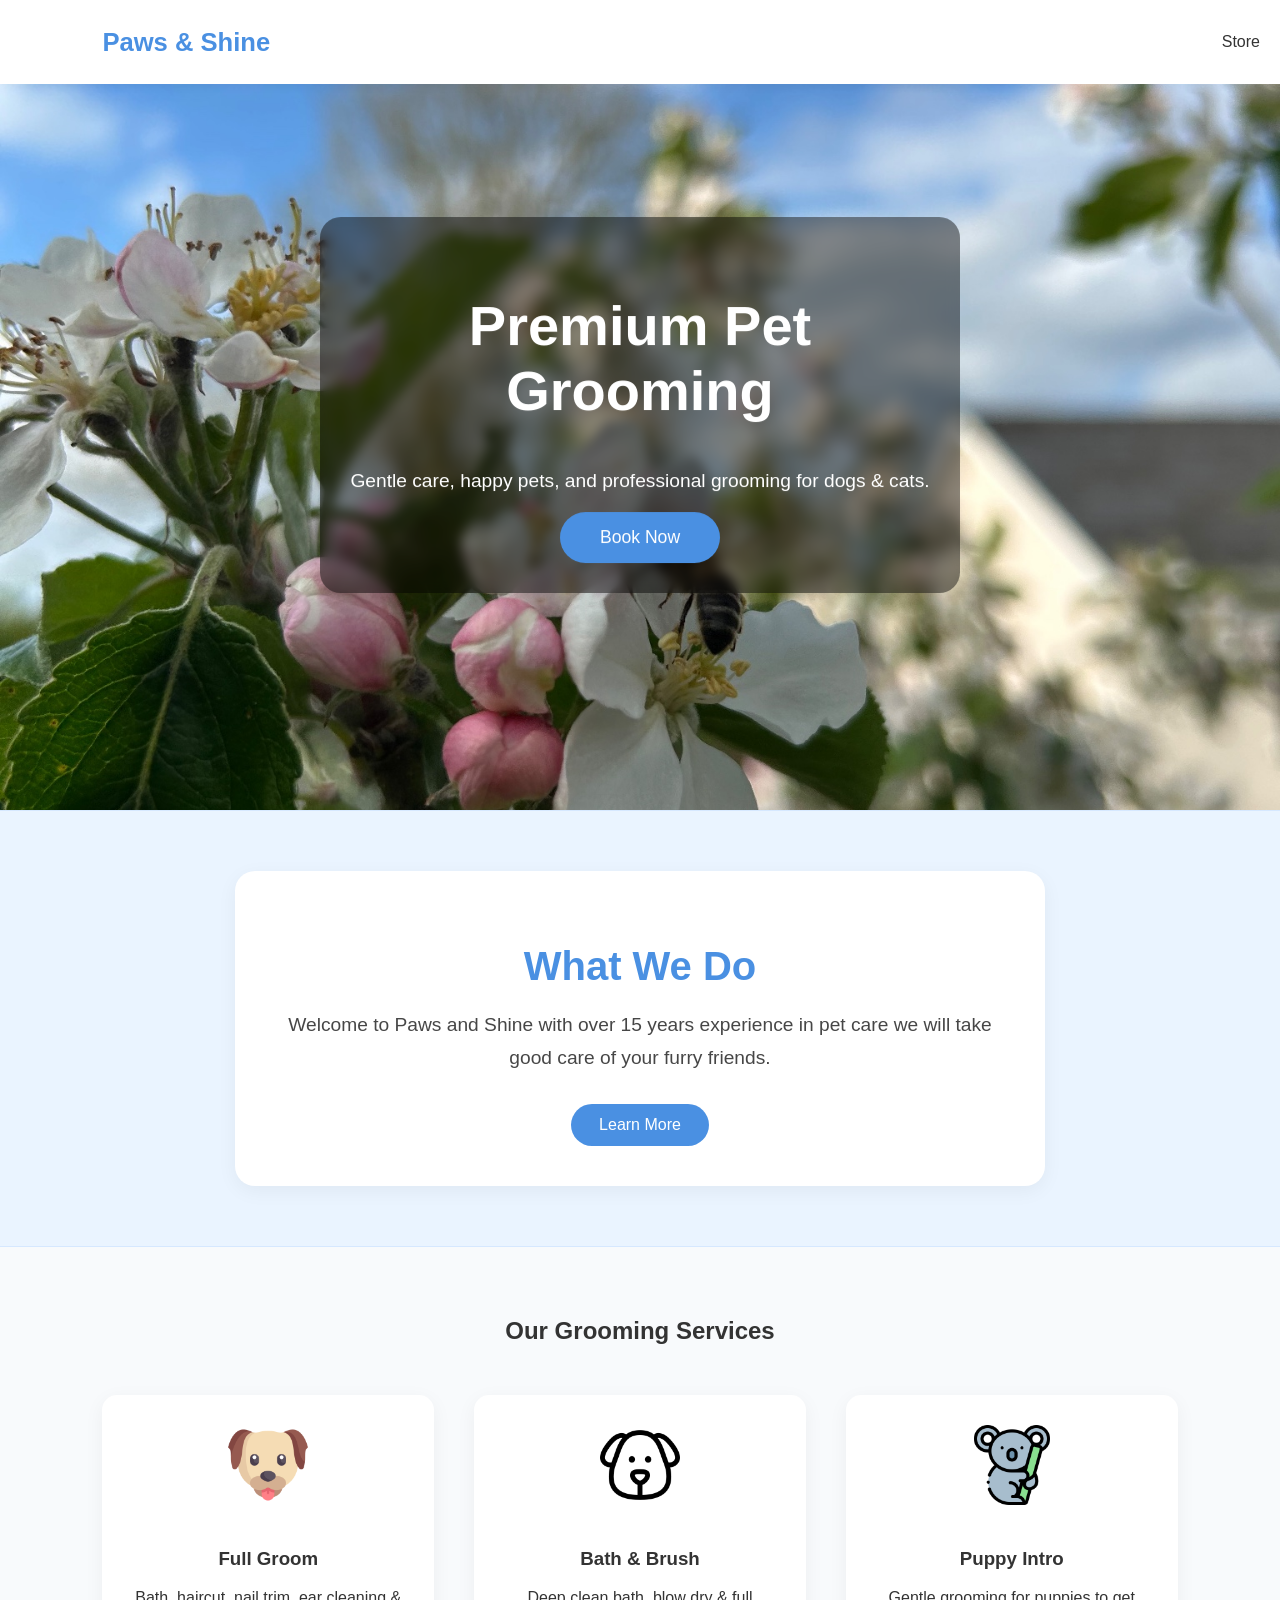
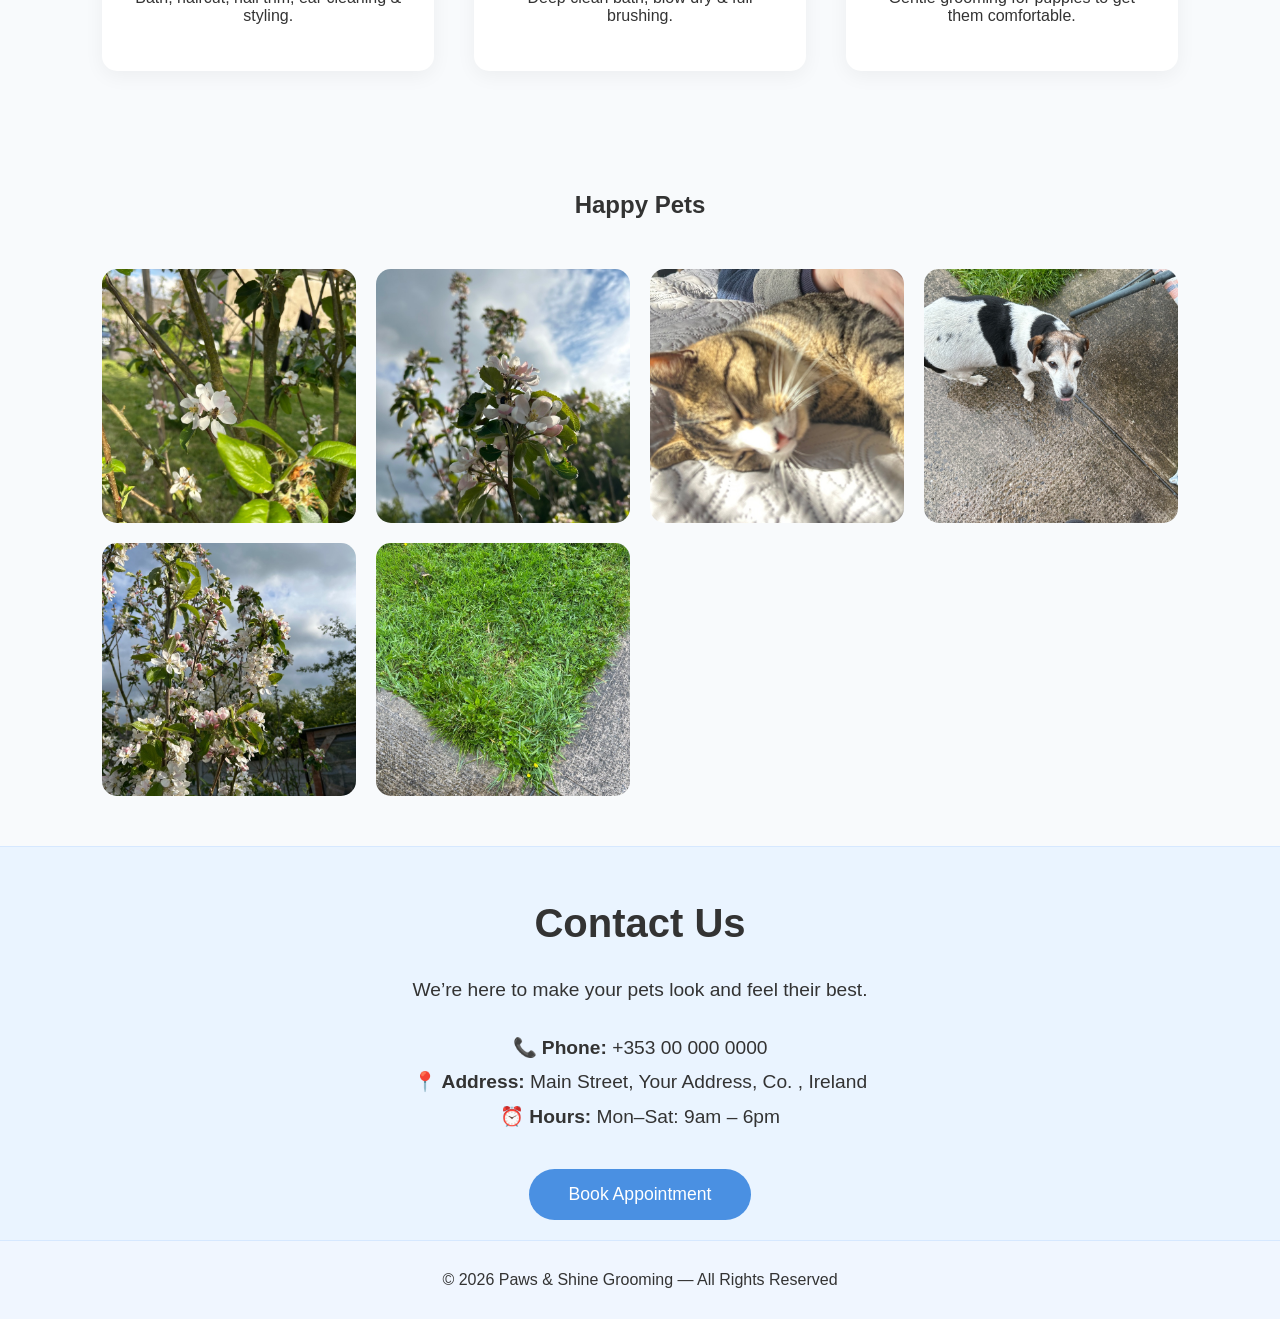
==== commit 3c81c998: "Update branch contents" ====
--- a/index.html
+++ b/index.html
@@ -4,7 +4,7 @@
 <meta name="viewport" content="width=device-width, initial-scale=1.0">
 <title>Paws &amp; Shine Grooming</title>
 
-<link rel="stylesheet" href="style.1777821729119.css">
+<link rel="stylesheet" href="style.1777822190062.css">
 
  
 
@@ -33,7 +33,7 @@
 
 <!-- HERO -->
 <section class="hero">
-  <img src="images/img_0.1777821729119.jpg" alt="Pet Grooming" style="cursor: pointer;">
+  <img src="images/img_0.1777822190062.jpg" alt="Pet Grooming" style="cursor: pointer;">
   <div class="hero-content">
     <h1 class="" style="cursor: text;">Premium Pet Grooming</h1>
     <p class="" style="cursor: text;">Gentle care, happy pets, and professional grooming for dogs &amp; cats.</p>
@@ -61,17 +61,17 @@
   <h2 class="" style="cursor: text;">Our Grooming Services</h2>
   <div class="services-grid">
     <div class="service-card">
-      <img src="images/img_1.1777821729119.jpg" style="cursor: pointer;">
+      <img src="images/img_1.1777822190062.jpg" style="cursor: pointer;">
       <h3 class="" style="cursor: text;">Full Groom</h3>
       <p class="" style="cursor: text;">Bath, haircut, nail trim, ear cleaning &amp; styling.</p>
     </div>
     <div class="service-card">
-      <img src="images/img_2.1777821729119.jpg" style="cursor: pointer;">
+      <img src="images/img_2.1777822190062.jpg" style="cursor: pointer;">
       <h3 class="" style="cursor: text;">Bath &amp; Brush</h3>
       <p class="" style="cursor: text;">Deep clean bath, blow dry &amp; full brushing.</p>
     </div>
     <div class="service-card">
-      <img src="images/img_3.1777821729119.jpg" style="cursor: pointer;">
+      <img src="images/img_3.1777822190062.jpg" style="cursor: pointer;">
       <h3 class="" style="cursor: text;">Puppy Intro</h3>
       <p class="" style="cursor: text;">Gentle grooming for puppies to get them comfortable.</p>
     </div>
@@ -82,12 +82,12 @@
 <section id="gallery" class="gallery">
   <h2 class="" style="cursor: text;">Happy Pets</h2>
   <div class="gallery-grid">
-    <img src="images/img_4.1777821729119.jpg" style="cursor: pointer;">
-    <img src="images/img_5.1777821729119.jpg" style="cursor: pointer;">
-    <img src="images/img_6.1777821729119.jpg" style="cursor: pointer;">
-    <img src="images/img_7.1777821729119.jpg" style="cursor: pointer;">
-    <img src="images/img_8.1777821729119.jpg" style="cursor: pointer;">
-    <img src="images/img_9.1777821729119.jpg" style="cursor: pointer;">
+    <img src="images/img_4.1777822190062.jpg" style="cursor: pointer;">
+    <img src="images/img_5.1777822190062.jpg" style="cursor: pointer;">
+    <img src="images/img_6.1777822190062.jpg" style="cursor: pointer;">
+    <img src="images/img_7.1777822190062.jpg" style="cursor: pointer;">
+    <img src="images/img_8.1777822190062.jpg" style="cursor: pointer;">
+    <img src="images/img_9.1777822190062.jpg" style="cursor: pointer;">
   </div>
 </section>
 
--- a/style.1777822190062.css
+++ b/style.1777822190062.css
@@ -0,0 +1,517 @@
+/* ---------------- GLOBAL ---------------- */
+body {
+  margin: 0;
+  font-family: "Inter", sans-serif; /* Updated font */
+  background: #f8fafc;
+  color: #333;
+}
+
+h1, h2, h3 {
+  font-weight: 600;
+}
+
+a {
+  text-decoration: none;
+  color: inherit;
+}
+
+/* ---------------- NAV ---------------- */
+nav {
+  position: fixed;
+  top: 0;
+  width: 100%;
+  padding: 2px 8%;
+  display: flex;
+  justify-content: space-between;
+  align-items: center;
+  background: white;
+  box-shadow: 0 2px 10px rgba(0,0,0,0.05);
+  z-index: 1000;
+}
+
+nav .logo {
+  font-size: 1.6rem;
+  font-weight: 700;
+  color: #4a90e2;
+}
+
+nav ul {
+  display: flex;
+  gap: 25px;
+  list-style: none;
+}
+
+nav ul li a {
+  font-weight: 500;
+  transition: 0.3s;
+}
+
+nav ul li a:hover {
+  color: #4a90e2;
+}
+
+/* MOBILE MENU BUTTON */
+.menu-btn {
+  display: none;
+  font-size: 2rem;
+  cursor: pointer;
+}
+
+/* MOBILE MENU PANEL */
+.mobile-menu {
+  display: none;
+  flex-direction: column;
+  background: white;
+  width: 100%;
+  padding: 20px 8%;
+  position: absolute;
+  top: 70px;
+  left: 0;
+  box-shadow: 0 4px 20px rgba(0,0,0,0.1);
+}
+
+.mobile-menu a {
+  padding: 12px 0;
+  font-size: 1.1rem;
+  border-bottom: 1px solid #eee;
+}
+
+/* ---------------- HERO ---------------- */
+.hero {
+  position: relative;
+  height: 90vh;
+  width: 100%;
+  overflow: hidden;
+}
+
+.hero img {
+  width: 100%;
+  height: 100%;
+  object-fit: cover;
+  object-position: center;
+  display: block;
+}
+
+.hero-content {
+  position: absolute;
+  top: 50%;
+  left: 50%;
+  transform: translate(-50%, -50%);
+  text-align: center;
+  color: white;
+  max-width: 700px;
+  padding: 30px;
+  background: rgba(0, 0, 0, 0.45);
+  backdrop-filter: blur(6px);
+  border-radius: 1.3rem;
+}
+
+.hero-content h1 {
+  font-size: 3.5rem;
+}
+
+.hero-content p {
+  font-size: 1.2rem;
+  margin: 20px 0;
+}
+
+.hero-content button {
+  padding: 15px 40px;
+  background: #4a90e2;
+  border: none;
+  color: white;
+  font-size: 1.1rem;
+  border-radius: 40px;
+  cursor: pointer;
+  transition: 0.3s;
+}
+
+.hero-content button:hover {
+  background: #3a78c2;
+}
+
+/* ---------------- ABOUT ---------------- */
+#about {
+  padding: 60px 20px;
+  background: #eaf4ff;
+  border-top: 1px solid #d6e8ff;
+  border-bottom: 1px solid #d6e8ff;
+  display: flex;
+  justify-content: center;
+  color: #333;
+}
+
+.about-container {
+  max-width: 750px;
+  text-align: center;
+  background: white;
+  padding: 40px 30px;
+  border-radius: 20px;
+  box-shadow: 0 5px 20px rgba(0,0,0,0.05);
+}
+
+.about-title {
+  font-size: 2.5rem;
+  margin-bottom: 20px;
+  color: #4a90e2;
+}
+
+.about-text {
+  font-size: 1.2rem;
+  line-height: 1.7;
+  margin-bottom: 30px;
+  opacity: 0.9;
+}
+
+#about-btn {
+  padding: 12px 28px;
+  font-size: 1rem;
+  border: none;
+  border-radius: 30px;
+  background: #4a90e2;
+  color: white;
+  cursor: pointer;
+  transition: 0.3s;
+}
+
+#about-btn:hover {
+  background: #3a78c2;
+  transform: translateY(-2px);
+}
+
+/* ---------------- SERVICES ---------------- */
+.services {
+  padding: 50px 8%;
+  text-align: center;
+}
+
+.services-grid {
+  margin-top: 50px;
+  display: grid;
+  grid-template-columns: repeat(auto-fit, minmax(260px, 1fr));
+  gap: 40px;
+}
+
+.service-card {
+  background: white;
+  border-radius: 15px;
+  padding: 30px;
+  box-shadow: 0 5px 20px rgba(0,0,0,0.05);
+  transition: 0.3s;
+}
+
+.service-card:hover {
+  transform: translateY(-8px);
+}
+
+.service-card img {
+  width: 80px;
+  height: auto;
+  object-fit: contain;
+  margin-bottom: 20px;
+}
+
+/* ---------------- GALLERY ---------------- */
+.gallery {
+  padding: 50px 8%;
+  text-align: center;
+}
+
+.gallery-grid {
+  margin-top: 50px;
+  display: grid;
+  grid-template-columns: repeat(auto-fit, minmax(250px, 1fr));
+  gap: 20px;
+}
+
+.gallery-grid img {
+  width: 100%;
+  aspect-ratio: 1 / 1;
+  object-fit: cover;
+  border-radius: 15px;
+  transition: 0.3s;
+}
+
+.gallery-grid img:hover {
+  transform: scale(1.02);
+}
+
+/* ---------------- CONTACT CTA ---------------- */
+.contact-cta {
+  padding: 20px 8%;
+  text-align: center;
+  background: #eaf4ff;
+  border-top: 1px solid #d6e8ff;
+}
+
+.contact-cta h2 {
+  font-size: 2.5rem;
+}
+
+.contact-cta p {
+  margin: 20px 0;
+  font-size: 1.2rem;
+}
+
+.contact-cta button {
+  padding: 15px 40px;
+  background: #4a90e2;
+  border: none;
+  color: white;
+  font-size: 1.1rem;
+  border-radius: 40px;
+  cursor: pointer;
+  transition: 0.3s;
+}
+
+.contact-cta button:hover {
+  background: #3a78c2;
+}
+
+/* ---------------- FOOTER ---------------- */
+footer {
+  text-align: center;
+  padding: 30px;
+  background: #f0f6ff;
+  border-top: 1px solid #d6e8ff;
+  font-size: 1rem;
+}
+
+/* ---------------- MOBILE BREAKPOINTS ---------------- */
+@media (max-width: 900px) {
+  nav ul {
+    display: none;
+  }
+
+  .menu-btn {
+    display: block;
+  }
+
+  .hero {
+    height: 70vh;
+  }
+
+  .hero-content h1 {
+    font-size: 2.4rem;
+  }
+
+  .hero-content p {
+    font-size: 1rem;
+  }
+}
+
+@media (max-width: 600px) {
+  .hero {
+    height: 60vh;
+  }
+
+  .hero-content {
+    width: 90%;
+    padding: 20px;
+  }
+
+  .hero-content h1 {
+    font-size: 1.9rem;
+  }
+
+  .contact-cta h2 {
+    font-size: 2rem;
+  }
+}
+/* ---------------- FOOTER ---------------- */
+footer {
+  text-align: center;
+  padding: 30px;
+  background: #f0f6ff;
+  border-top: 1px solid #d6e8ff;
+  font-size: 1rem;
+}
+
+/* ---------------- MOBILE BREAKPOINTS ---------------- */
+@media (max-width: 900px) {
+  nav ul {
+    display: none;
+  }
+
+  .menu-btn {
+    display: block;
+  }
+
+  .hero {
+    height: 70vh; /* better for tablets */
+  }
+
+  .hero-content h1 {
+    font-size: 2.4rem;
+  }
+
+  .hero-content p {
+    font-size: 1rem;
+  }
+}
+
+@media (max-width: 600px) {
+  .hero {
+    height: 60vh; /* perfect for mobile */
+  }
+
+  .hero-content h1 {
+    font-size: 1.5rem;
+  }
+
+  .contact-cta h2 {
+    font-size: 2rem;
+  }
+  
+  .hero-content p {
+    font-size: 1rem;
+  }
+  .hero-content button {
+    padding: 12px 30px;
+    background: #4a90e2;
+    border: none;
+    color: white;
+    font-size: 1rem;
+    border-radius: 40px;
+    cursor: pointer;
+    transition: 0.3s;
+}
+}
+
+
+  /* Overlay */
+  #imgEditorOverlay {
+    position: fixed;
+    inset: 0;
+    background: rgba(0,0,0,0.55);
+    display: flex;
+    align-items: center;
+    justify-content: center;
+    z-index: 99999;
+  }
+
+  /* Editor window */
+  #imgEditorWindow {
+    position: relative;
+    display: flow;
+    gap: 16px;
+    align-items: center;
+    justify-content: center;
+    padding: 16px;
+  }
+
+  /* Wrapper (crop area) */
+  .editor-canvas-wrapper {
+    position: relative;
+    background: #111;
+    overflow: hidden;
+    touch-action: none;
+    border-radius: 6px;
+    box-shadow: 0 8px 30px rgba(0,0,0,0.6);
+    scale: 0.4;
+    margin: -20vh;
+  }
+  @media (max-width: 575.98px) {
+  .editor-canvas-wrapper {
+    position: relative;
+    background: #111;
+    overflow: hidden;
+    touch-action: none;
+    border-radius: 6px;
+    box-shadow: 0 8px 30px rgba(0,0,0,0.6);
+    scale: 0.25;
+    margin: -25vh;
+  }
+}
+  .editor-canvas-wrapper canvas {
+    display: block;
+    width: 100%;
+    height: 100%;
+    pointer-events: none;
+    user-select: none;
+  }
+
+  /* Controls */
+  .editor-controls {
+    display: flow;
+    align-items: center;
+    position: fixed;
+    bottom: 50px;
+    left: 50%;
+    transform: translate(-22%, -50%);
+    z-index: 9999;
+    width: 50vh;
+  }
+  .editor-controls button {
+    padding: 8px 14px;
+    border-radius: 6px;
+    border: none;
+    background: #fff;
+    color: #111;
+    font-weight: 600;
+    cursor: pointer;
+    margin-right: 20px;
+  }
+
+  .editor-controls button.cancel {
+    background: transparent;
+    color: #fff;
+    border: 1px solid rgba(255,255,255,0.3);
+  }
+
+  /* Zoom slider (desktop only) */
+  .zoom-row {
+    display: flex;
+    gap: 8px;
+    align-items: center;
+    width: 200px;
+  }
+
+  .zoom-row input[type="range"] {
+    width: 140px;
+  }
+
+  .zoom-label {
+    color: #fff;
+    width: 40px;
+    text-align: center;
+  }
+
+  @media (max-width: 768px) {
+    .zoom-row { display: none; }
+  }
+
+  .editor-hint {
+    position: fixed;
+    bottom: 150px;
+    left: 50%;
+    transform: translateX(-50%);
+    color: rgb(0 0 0);
+    font-size: 20px;
+    opacity: 0.9;
+    font-weight: bold;
+    pointer-events: none;
+    background: white;
+    z-index: 99999;
+    content: "and Scroll or use slider to zoom";
+  }
+@media (max-width: 768px) {
+    .editor-hint {
+    position: fixed;
+    bottom: 150px;
+    left: 50%;
+    transform: translateX(-50%);
+    color: rgb(0 0 0);
+    font-size: 20px;
+    opacity: 0.9;
+    font-weight: bold;
+    pointer-events: none;
+    background: white;
+    z-index: 99999;
+    content: "and Pinch to zoom";
+  }
+  }
+.resize-nw { top: -10px; left: -10px; cursor: nwse-resize; }
+.resize-ne { top: -10px; right: -10px; cursor: nesw-resize; }
+.resize-sw { bottom: -10px; left: -10px; cursor: nesw-resize; }
+.resize-se { bottom: -10px; right: -10px; cursor: nwse-resize; }
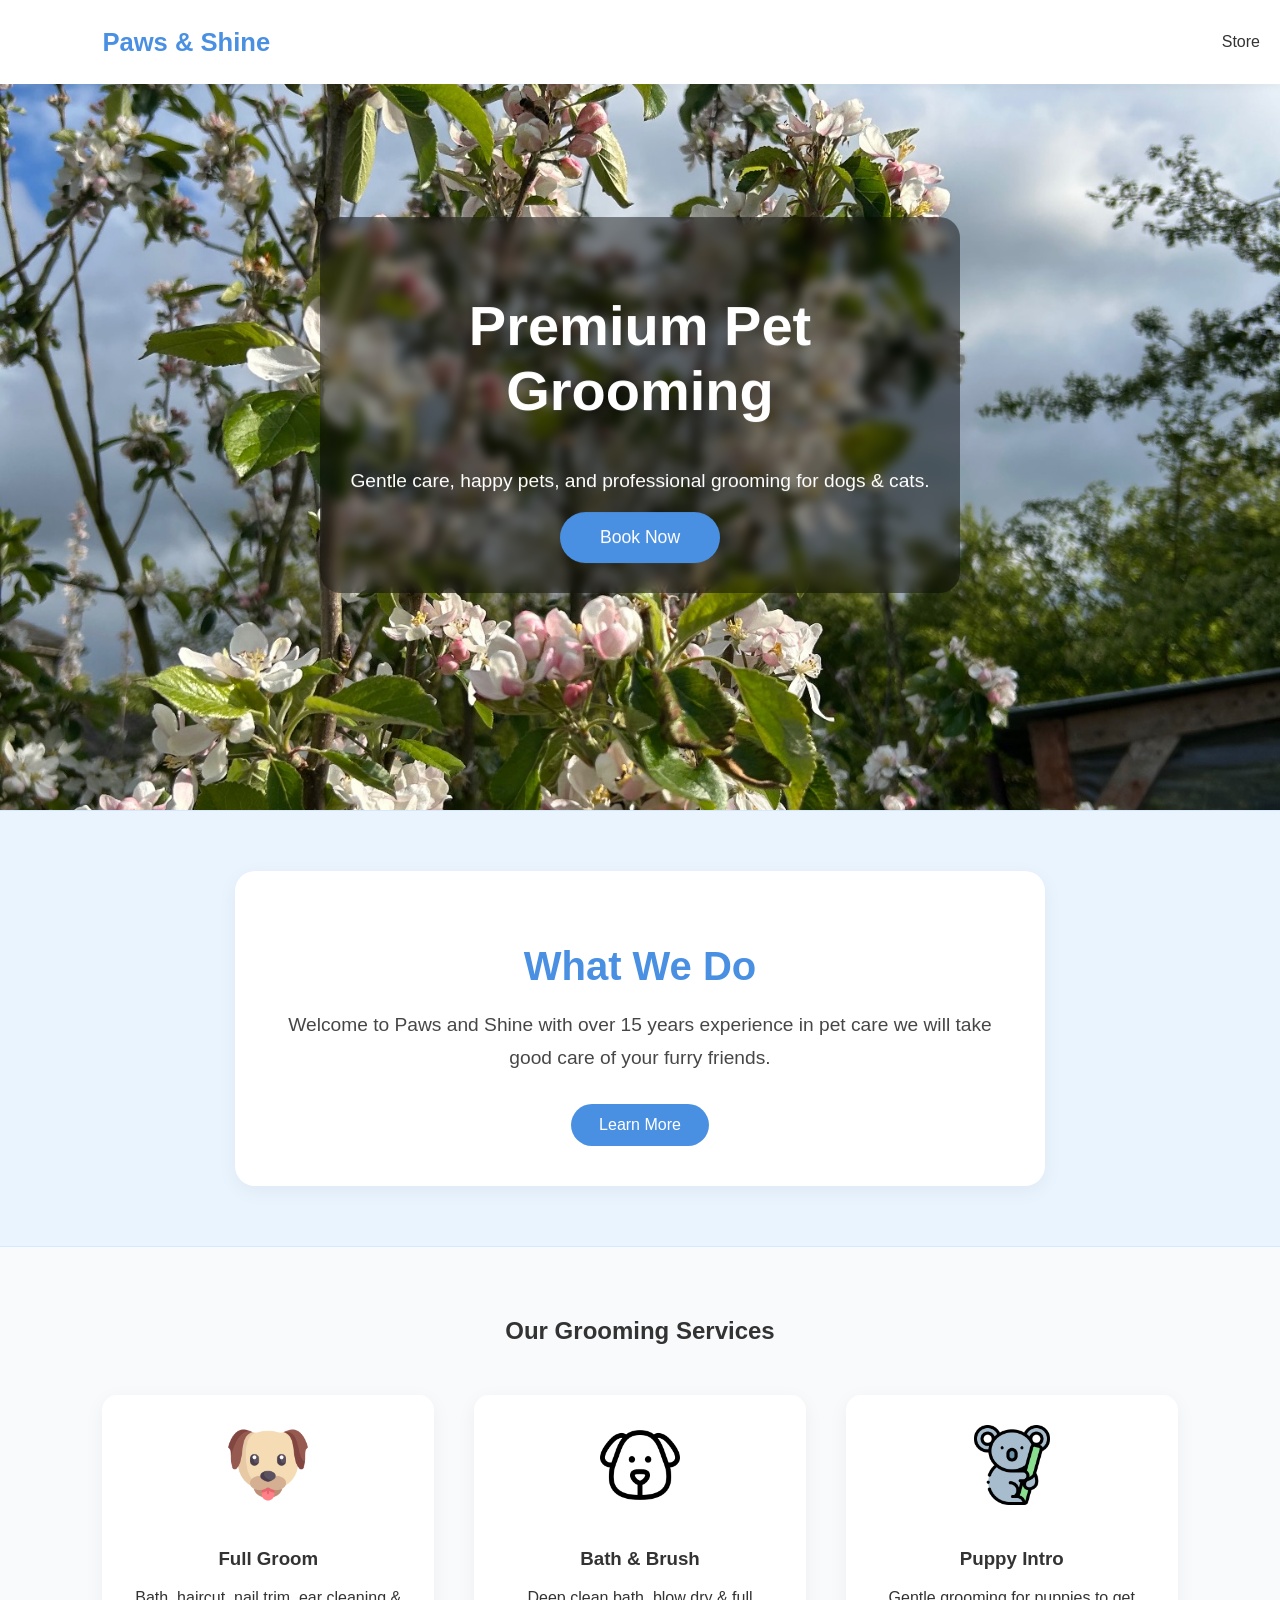
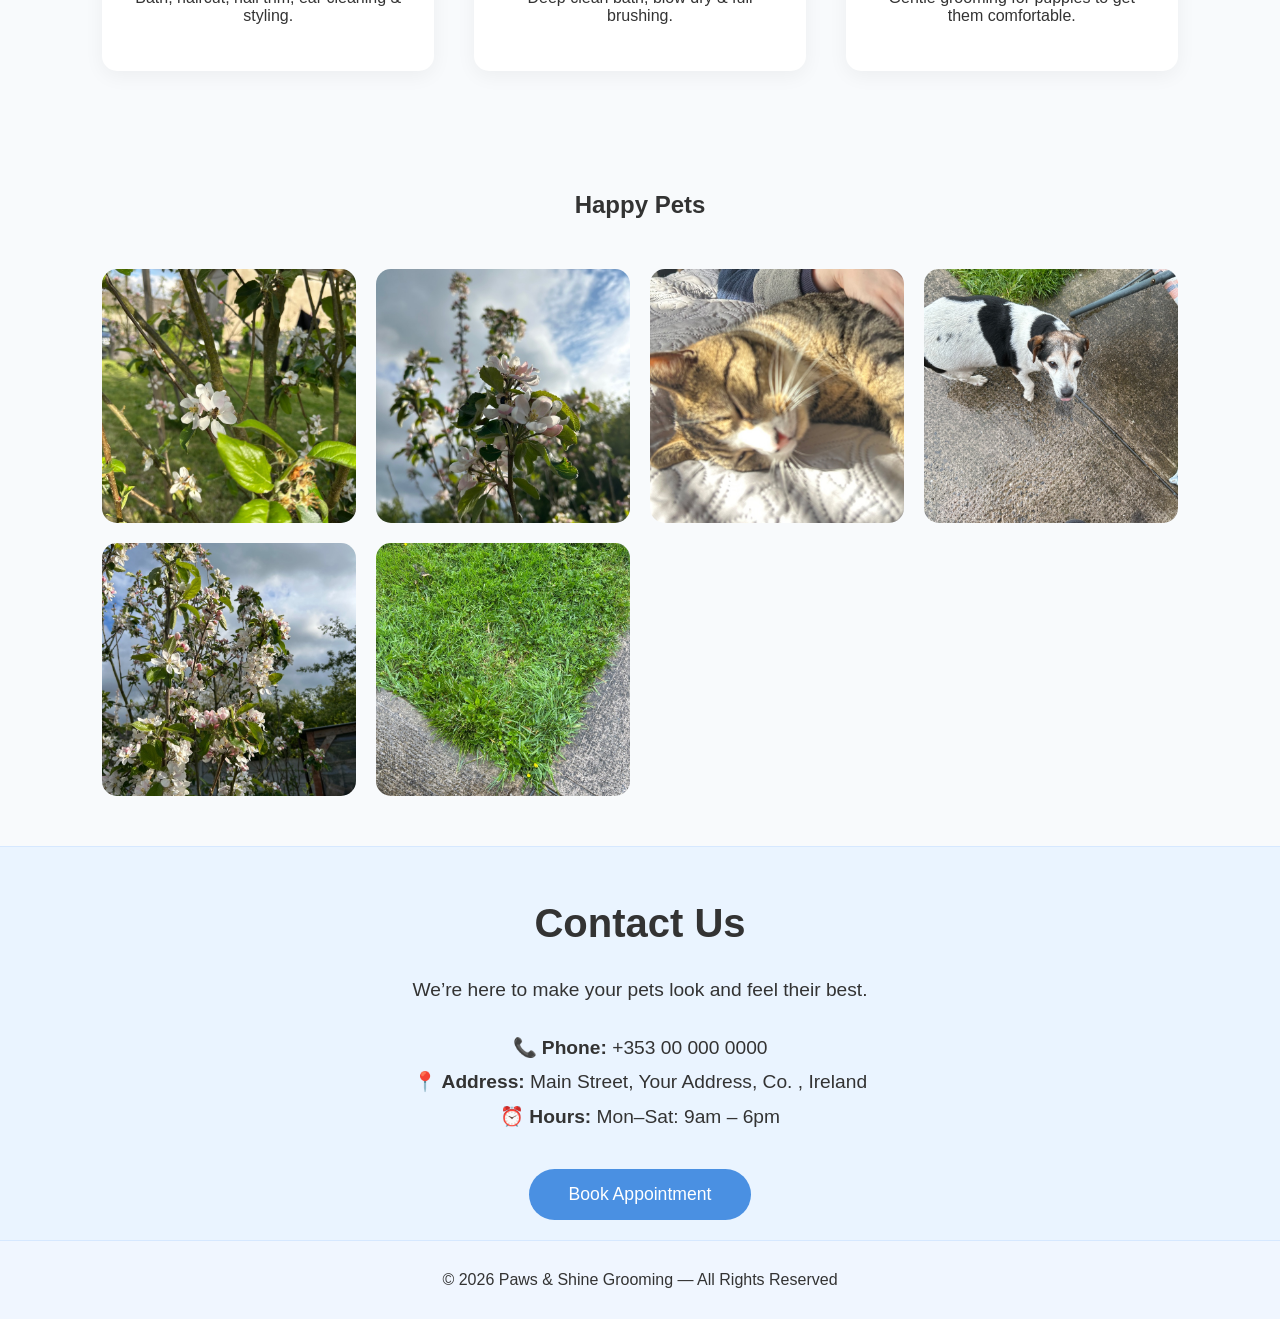
==== commit 9f432e47: "Update branch contents" ====
--- a/index.html
+++ b/index.html
@@ -4,7 +4,7 @@
 <meta name="viewport" content="width=device-width, initial-scale=1.0">
 <title>Paws &amp; Shine Grooming</title>
 
-<link rel="stylesheet" href="style.1777822190062.css">
+<link rel="stylesheet" href="style.1777829392632.css">
 
  
 
@@ -33,7 +33,7 @@
 
 <!-- HERO -->
 <section class="hero">
-  <img src="images/img_0.1777822190062.jpg" alt="Pet Grooming" style="cursor: pointer;">
+  <img src="images/img_0.1777829392632.jpg" alt="Pet Grooming" style="cursor: pointer;">
   <div class="hero-content">
     <h1 class="" style="cursor: text;">Premium Pet Grooming</h1>
     <p class="" style="cursor: text;">Gentle care, happy pets, and professional grooming for dogs &amp; cats.</p>
@@ -61,17 +61,17 @@
   <h2 class="" style="cursor: text;">Our Grooming Services</h2>
   <div class="services-grid">
     <div class="service-card">
-      <img src="images/img_1.1777822190062.jpg" style="cursor: pointer;">
+      <img src="images/img_1.1777829392632.jpg" style="cursor: pointer;">
       <h3 class="" style="cursor: text;">Full Groom</h3>
       <p class="" style="cursor: text;">Bath, haircut, nail trim, ear cleaning &amp; styling.</p>
     </div>
     <div class="service-card">
-      <img src="images/img_2.1777822190062.jpg" style="cursor: pointer;">
+      <img src="images/img_2.1777829392632.jpg" style="cursor: pointer;">
       <h3 class="" style="cursor: text;">Bath &amp; Brush</h3>
       <p class="" style="cursor: text;">Deep clean bath, blow dry &amp; full brushing.</p>
     </div>
     <div class="service-card">
-      <img src="images/img_3.1777822190062.jpg" style="cursor: pointer;">
+      <img src="images/img_3.1777829392632.jpg" style="cursor: pointer;">
       <h3 class="" style="cursor: text;">Puppy Intro</h3>
       <p class="" style="cursor: text;">Gentle grooming for puppies to get them comfortable.</p>
     </div>
@@ -82,12 +82,12 @@
 <section id="gallery" class="gallery">
   <h2 class="" style="cursor: text;">Happy Pets</h2>
   <div class="gallery-grid">
-    <img src="images/img_4.1777822190062.jpg" style="cursor: pointer;">
-    <img src="images/img_5.1777822190062.jpg" style="cursor: pointer;">
-    <img src="images/img_6.1777822190062.jpg" style="cursor: pointer;">
-    <img src="images/img_7.1777822190062.jpg" style="cursor: pointer;">
-    <img src="images/img_8.1777822190062.jpg" style="cursor: pointer;">
-    <img src="images/img_9.1777822190062.jpg" style="cursor: pointer;">
+    <img src="images/img_4.1777829392632.jpg" style="cursor: pointer;">
+    <img src="images/img_5.1777829392632.jpg" style="cursor: pointer;">
+    <img src="images/img_6.1777829392632.jpg" style="cursor: pointer;">
+    <img src="images/img_7.1777829392632.jpg" style="cursor: pointer;">
+    <img src="images/img_8.1777829392632.jpg" style="cursor: pointer;">
+    <img src="images/img_9.1777829392632.jpg" style="cursor: pointer;">
   </div>
 </section>
 
--- a/style.1777829392632.css
+++ b/style.1777829392632.css
@@ -0,0 +1,517 @@
+/* ---------------- GLOBAL ---------------- */
+body {
+  margin: 0;
+  font-family: "Inter", sans-serif; /* Updated font */
+  background: #f8fafc;
+  color: #333;
+}
+
+h1, h2, h3 {
+  font-weight: 600;
+}
+
+a {
+  text-decoration: none;
+  color: inherit;
+}
+
+/* ---------------- NAV ---------------- */
+nav {
+  position: fixed;
+  top: 0;
+  width: 100%;
+  padding: 2px 8%;
+  display: flex;
+  justify-content: space-between;
+  align-items: center;
+  background: white;
+  box-shadow: 0 2px 10px rgba(0,0,0,0.05);
+  z-index: 1000;
+}
+
+nav .logo {
+  font-size: 1.6rem;
+  font-weight: 700;
+  color: #4a90e2;
+}
+
+nav ul {
+  display: flex;
+  gap: 25px;
+  list-style: none;
+}
+
+nav ul li a {
+  font-weight: 500;
+  transition: 0.3s;
+}
+
+nav ul li a:hover {
+  color: #4a90e2;
+}
+
+/* MOBILE MENU BUTTON */
+.menu-btn {
+  display: none;
+  font-size: 2rem;
+  cursor: pointer;
+}
+
+/* MOBILE MENU PANEL */
+.mobile-menu {
+  display: none;
+  flex-direction: column;
+  background: white;
+  width: 100%;
+  padding: 20px 8%;
+  position: absolute;
+  top: 70px;
+  left: 0;
+  box-shadow: 0 4px 20px rgba(0,0,0,0.1);
+}
+
+.mobile-menu a {
+  padding: 12px 0;
+  font-size: 1.1rem;
+  border-bottom: 1px solid #eee;
+}
+
+/* ---------------- HERO ---------------- */
+.hero {
+  position: relative;
+  height: 90vh;
+  width: 100%;
+  overflow: hidden;
+}
+
+.hero img {
+  width: 100%;
+  height: 100%;
+  object-fit: cover;
+  object-position: center;
+  display: block;
+}
+
+.hero-content {
+  position: absolute;
+  top: 50%;
+  left: 50%;
+  transform: translate(-50%, -50%);
+  text-align: center;
+  color: white;
+  max-width: 700px;
+  padding: 30px;
+  background: rgba(0, 0, 0, 0.45);
+  backdrop-filter: blur(6px);
+  border-radius: 1.3rem;
+}
+
+.hero-content h1 {
+  font-size: 3.5rem;
+}
+
+.hero-content p {
+  font-size: 1.2rem;
+  margin: 20px 0;
+}
+
+.hero-content button {
+  padding: 15px 40px;
+  background: #4a90e2;
+  border: none;
+  color: white;
+  font-size: 1.1rem;
+  border-radius: 40px;
+  cursor: pointer;
+  transition: 0.3s;
+}
+
+.hero-content button:hover {
+  background: #3a78c2;
+}
+
+/* ---------------- ABOUT ---------------- */
+#about {
+  padding: 60px 20px;
+  background: #eaf4ff;
+  border-top: 1px solid #d6e8ff;
+  border-bottom: 1px solid #d6e8ff;
+  display: flex;
+  justify-content: center;
+  color: #333;
+}
+
+.about-container {
+  max-width: 750px;
+  text-align: center;
+  background: white;
+  padding: 40px 30px;
+  border-radius: 20px;
+  box-shadow: 0 5px 20px rgba(0,0,0,0.05);
+}
+
+.about-title {
+  font-size: 2.5rem;
+  margin-bottom: 20px;
+  color: #4a90e2;
+}
+
+.about-text {
+  font-size: 1.2rem;
+  line-height: 1.7;
+  margin-bottom: 30px;
+  opacity: 0.9;
+}
+
+#about-btn {
+  padding: 12px 28px;
+  font-size: 1rem;
+  border: none;
+  border-radius: 30px;
+  background: #4a90e2;
+  color: white;
+  cursor: pointer;
+  transition: 0.3s;
+}
+
+#about-btn:hover {
+  background: #3a78c2;
+  transform: translateY(-2px);
+}
+
+/* ---------------- SERVICES ---------------- */
+.services {
+  padding: 50px 8%;
+  text-align: center;
+}
+
+.services-grid {
+  margin-top: 50px;
+  display: grid;
+  grid-template-columns: repeat(auto-fit, minmax(260px, 1fr));
+  gap: 40px;
+}
+
+.service-card {
+  background: white;
+  border-radius: 15px;
+  padding: 30px;
+  box-shadow: 0 5px 20px rgba(0,0,0,0.05);
+  transition: 0.3s;
+}
+
+.service-card:hover {
+  transform: translateY(-8px);
+}
+
+.service-card img {
+  width: 80px;
+  height: auto;
+  object-fit: contain;
+  margin-bottom: 20px;
+}
+
+/* ---------------- GALLERY ---------------- */
+.gallery {
+  padding: 50px 8%;
+  text-align: center;
+}
+
+.gallery-grid {
+  margin-top: 50px;
+  display: grid;
+  grid-template-columns: repeat(auto-fit, minmax(250px, 1fr));
+  gap: 20px;
+}
+
+.gallery-grid img {
+  width: 100%;
+  aspect-ratio: 1 / 1;
+  object-fit: cover;
+  border-radius: 15px;
+  transition: 0.3s;
+}
+
+.gallery-grid img:hover {
+  transform: scale(1.02);
+}
+
+/* ---------------- CONTACT CTA ---------------- */
+.contact-cta {
+  padding: 20px 8%;
+  text-align: center;
+  background: #eaf4ff;
+  border-top: 1px solid #d6e8ff;
+}
+
+.contact-cta h2 {
+  font-size: 2.5rem;
+}
+
+.contact-cta p {
+  margin: 20px 0;
+  font-size: 1.2rem;
+}
+
+.contact-cta button {
+  padding: 15px 40px;
+  background: #4a90e2;
+  border: none;
+  color: white;
+  font-size: 1.1rem;
+  border-radius: 40px;
+  cursor: pointer;
+  transition: 0.3s;
+}
+
+.contact-cta button:hover {
+  background: #3a78c2;
+}
+
+/* ---------------- FOOTER ---------------- */
+footer {
+  text-align: center;
+  padding: 30px;
+  background: #f0f6ff;
+  border-top: 1px solid #d6e8ff;
+  font-size: 1rem;
+}
+
+/* ---------------- MOBILE BREAKPOINTS ---------------- */
+@media (max-width: 900px) {
+  nav ul {
+    display: none;
+  }
+
+  .menu-btn {
+    display: block;
+  }
+
+  .hero {
+    height: 70vh;
+  }
+
+  .hero-content h1 {
+    font-size: 2.4rem;
+  }
+
+  .hero-content p {
+    font-size: 1rem;
+  }
+}
+
+@media (max-width: 600px) {
+  .hero {
+    height: 60vh;
+  }
+
+  .hero-content {
+    width: 90%;
+    padding: 20px;
+  }
+
+  .hero-content h1 {
+    font-size: 1.9rem;
+  }
+
+  .contact-cta h2 {
+    font-size: 2rem;
+  }
+}
+/* ---------------- FOOTER ---------------- */
+footer {
+  text-align: center;
+  padding: 30px;
+  background: #f0f6ff;
+  border-top: 1px solid #d6e8ff;
+  font-size: 1rem;
+}
+
+/* ---------------- MOBILE BREAKPOINTS ---------------- */
+@media (max-width: 900px) {
+  nav ul {
+    display: none;
+  }
+
+  .menu-btn {
+    display: block;
+  }
+
+  .hero {
+    height: 70vh; /* better for tablets */
+  }
+
+  .hero-content h1 {
+    font-size: 2.4rem;
+  }
+
+  .hero-content p {
+    font-size: 1rem;
+  }
+}
+
+@media (max-width: 600px) {
+  .hero {
+    height: 60vh; /* perfect for mobile */
+  }
+
+  .hero-content h1 {
+    font-size: 1.5rem;
+  }
+
+  .contact-cta h2 {
+    font-size: 2rem;
+  }
+  
+  .hero-content p {
+    font-size: 1rem;
+  }
+  .hero-content button {
+    padding: 12px 30px;
+    background: #4a90e2;
+    border: none;
+    color: white;
+    font-size: 1rem;
+    border-radius: 40px;
+    cursor: pointer;
+    transition: 0.3s;
+}
+}
+
+
+  /* Overlay */
+  #imgEditorOverlay {
+    position: fixed;
+    inset: 0;
+    background: rgba(0,0,0,0.55);
+    display: flex;
+    align-items: center;
+    justify-content: center;
+    z-index: 99999;
+  }
+
+  /* Editor window */
+  #imgEditorWindow {
+    position: relative;
+    display: flow;
+    gap: 16px;
+    align-items: center;
+    justify-content: center;
+    padding: 16px;
+  }
+
+  /* Wrapper (crop area) */
+  .editor-canvas-wrapper {
+    position: relative;
+    background: #111;
+    overflow: hidden;
+    touch-action: none;
+    border-radius: 6px;
+    box-shadow: 0 8px 30px rgba(0,0,0,0.6);
+    scale: 0.4;
+    margin: -20vh;
+  }
+  @media (max-width: 575.98px) {
+  .editor-canvas-wrapper {
+    position: relative;
+    background: #111;
+    overflow: hidden;
+    touch-action: none;
+    border-radius: 6px;
+    box-shadow: 0 8px 30px rgba(0,0,0,0.6);
+    scale: 0.25;
+    margin: -25vh;
+  }
+}
+  .editor-canvas-wrapper canvas {
+    display: block;
+    width: 100%;
+    height: 100%;
+    pointer-events: none;
+    user-select: none;
+  }
+
+  /* Controls */
+  .editor-controls {
+    display: flow;
+    align-items: center;
+    position: fixed;
+    bottom: 50px;
+    left: 50%;
+    transform: translate(-22%, -50%);
+    z-index: 9999;
+    width: 50vh;
+  }
+  .editor-controls button {
+    padding: 8px 14px;
+    border-radius: 6px;
+    border: none;
+    background: #fff;
+    color: #111;
+    font-weight: 600;
+    cursor: pointer;
+    margin-right: 20px;
+  }
+
+  .editor-controls button.cancel {
+    background: transparent;
+    color: #fff;
+    border: 1px solid rgba(255,255,255,0.3);
+  }
+
+  /* Zoom slider (desktop only) */
+  .zoom-row {
+    display: flex;
+    gap: 8px;
+    align-items: center;
+    width: 200px;
+  }
+
+  .zoom-row input[type="range"] {
+    width: 140px;
+  }
+
+  .zoom-label {
+    color: #fff;
+    width: 40px;
+    text-align: center;
+  }
+
+  @media (max-width: 768px) {
+    .zoom-row { display: none; }
+  }
+
+  .editor-hint {
+    position: fixed;
+    bottom: 150px;
+    left: 50%;
+    transform: translateX(-50%);
+    color: rgb(0 0 0);
+    font-size: 20px;
+    opacity: 0.9;
+    font-weight: bold;
+    pointer-events: none;
+    background: white;
+    z-index: 99999;
+    content: "and Scroll or use slider to zoom";
+  }
+@media (max-width: 768px) {
+    .editor-hint {
+    position: fixed;
+    bottom: 150px;
+    left: 50%;
+    transform: translateX(-50%);
+    color: rgb(0 0 0);
+    font-size: 20px;
+    opacity: 0.9;
+    font-weight: bold;
+    pointer-events: none;
+    background: white;
+    z-index: 99999;
+    content: "and Pinch to zoom";
+  }
+  }
+.resize-nw { top: -10px; left: -10px; cursor: nwse-resize; }
+.resize-ne { top: -10px; right: -10px; cursor: nesw-resize; }
+.resize-sw { bottom: -10px; left: -10px; cursor: nesw-resize; }
+.resize-se { bottom: -10px; right: -10px; cursor: nwse-resize; }
